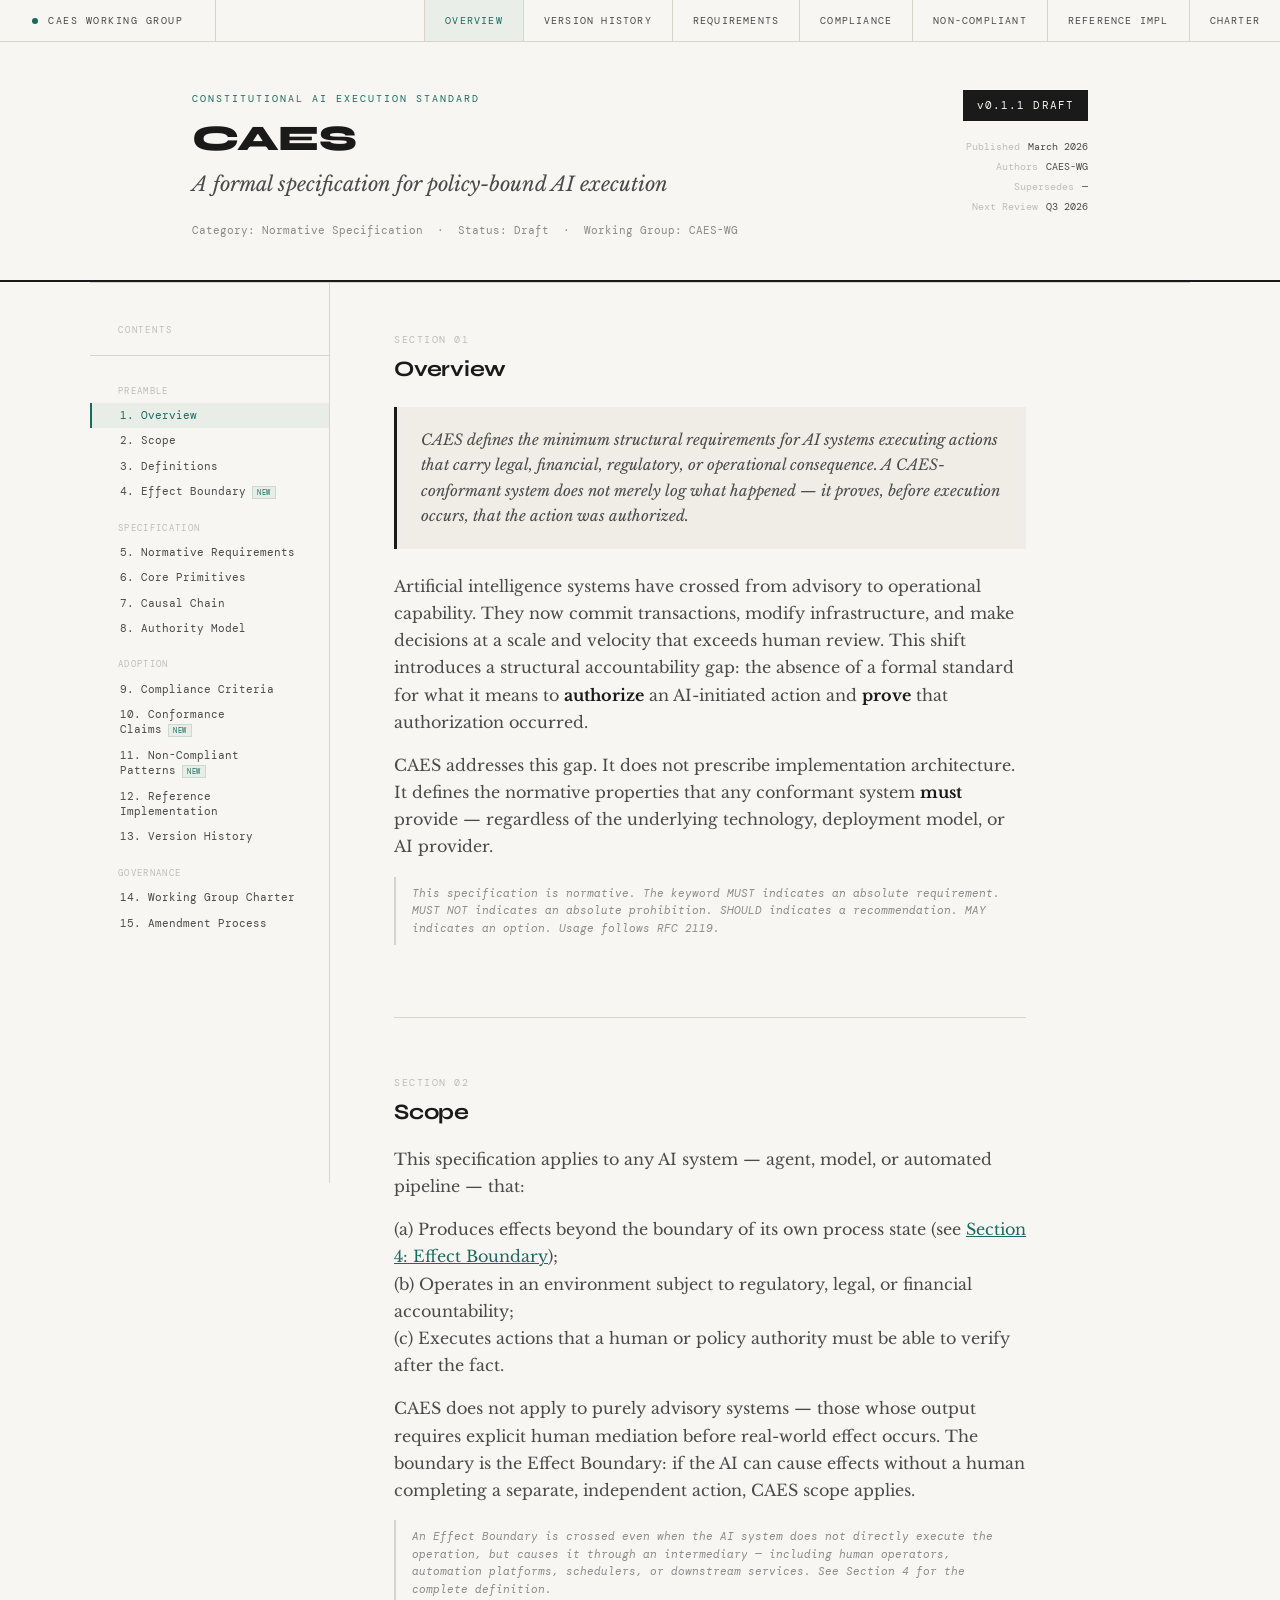
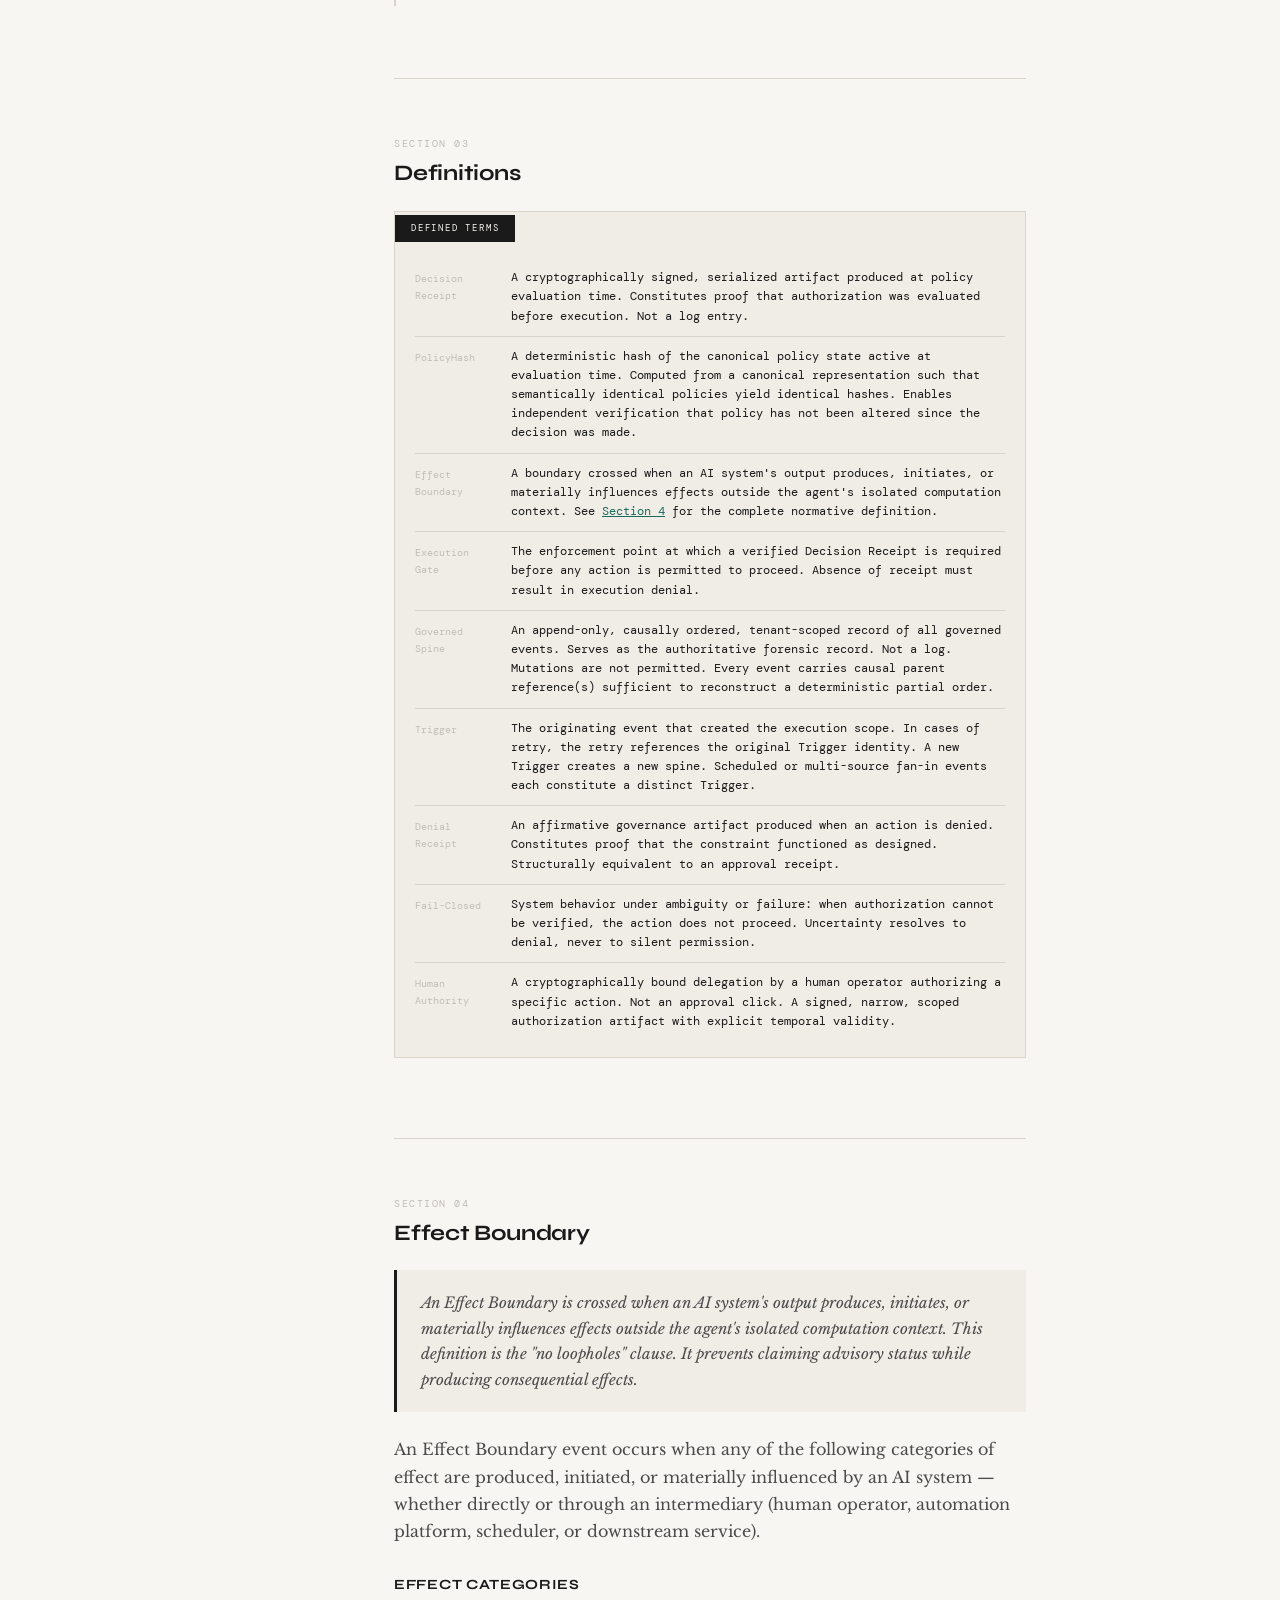
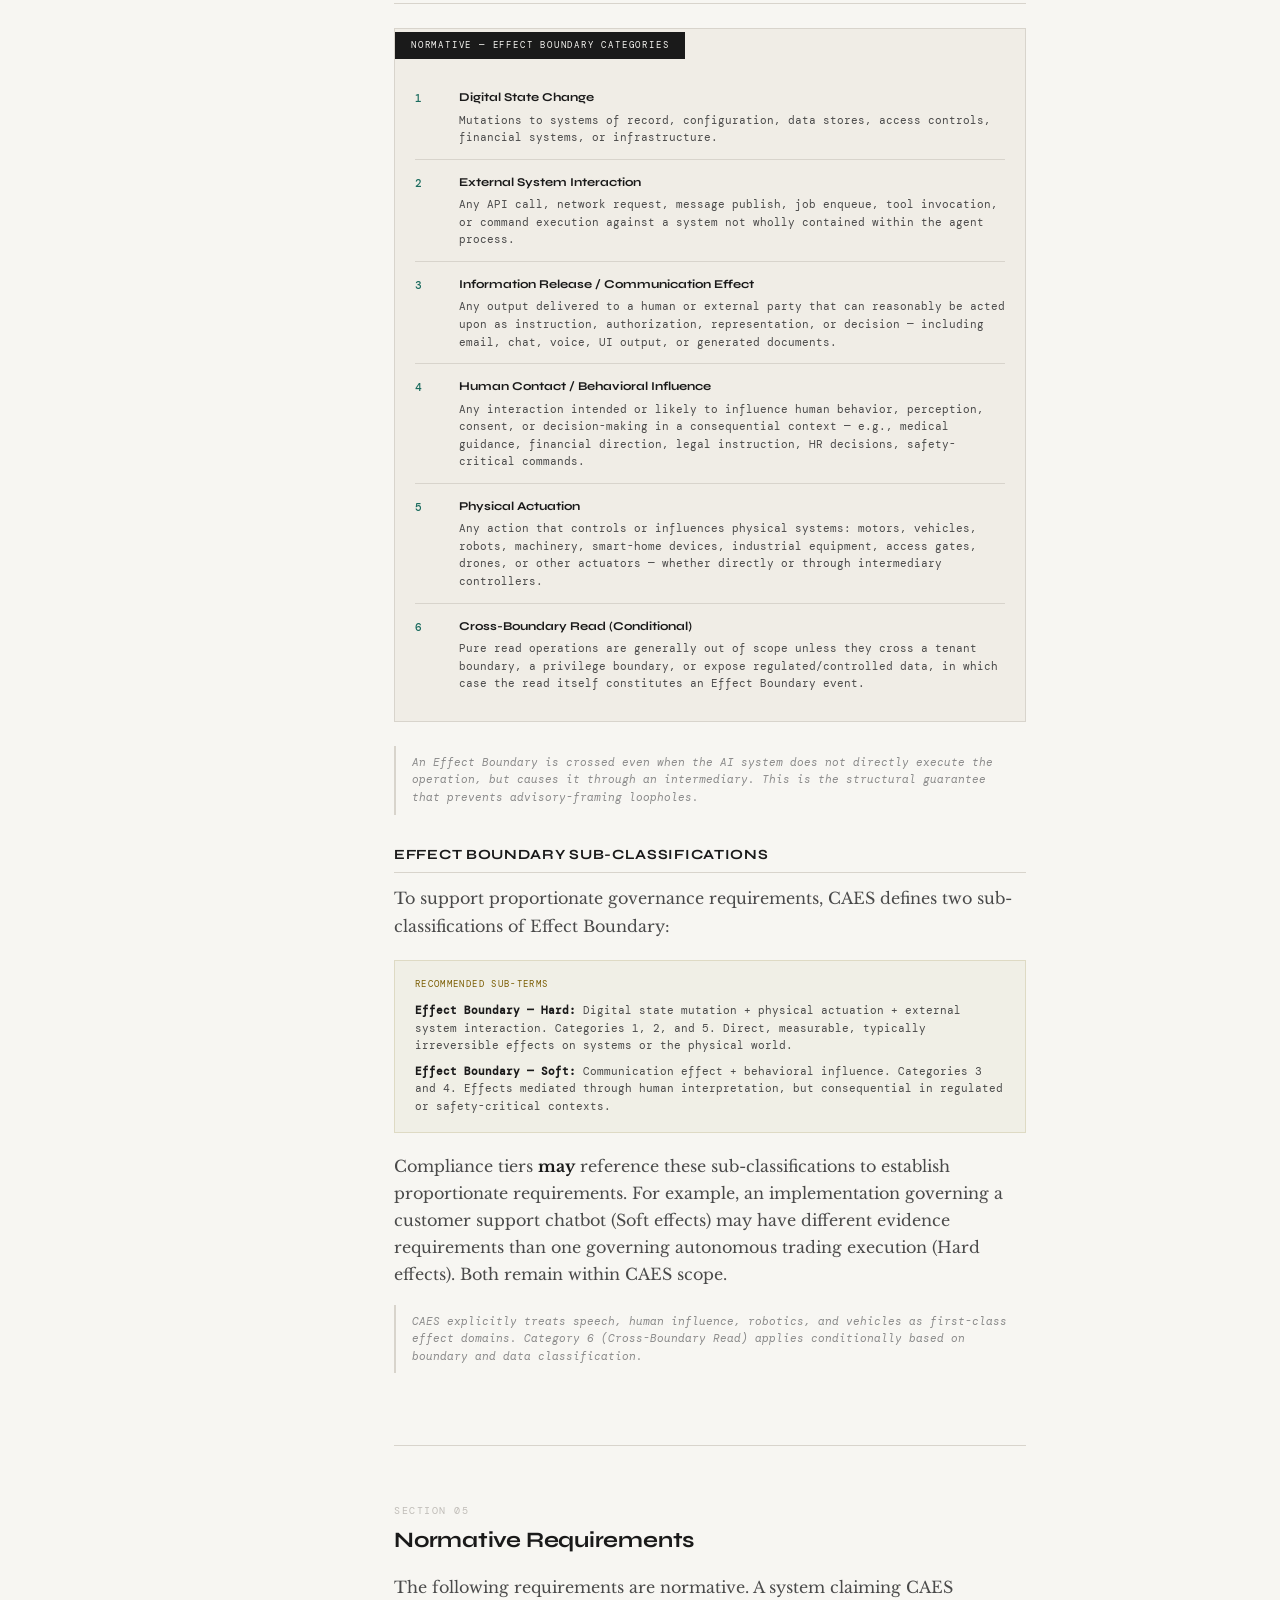
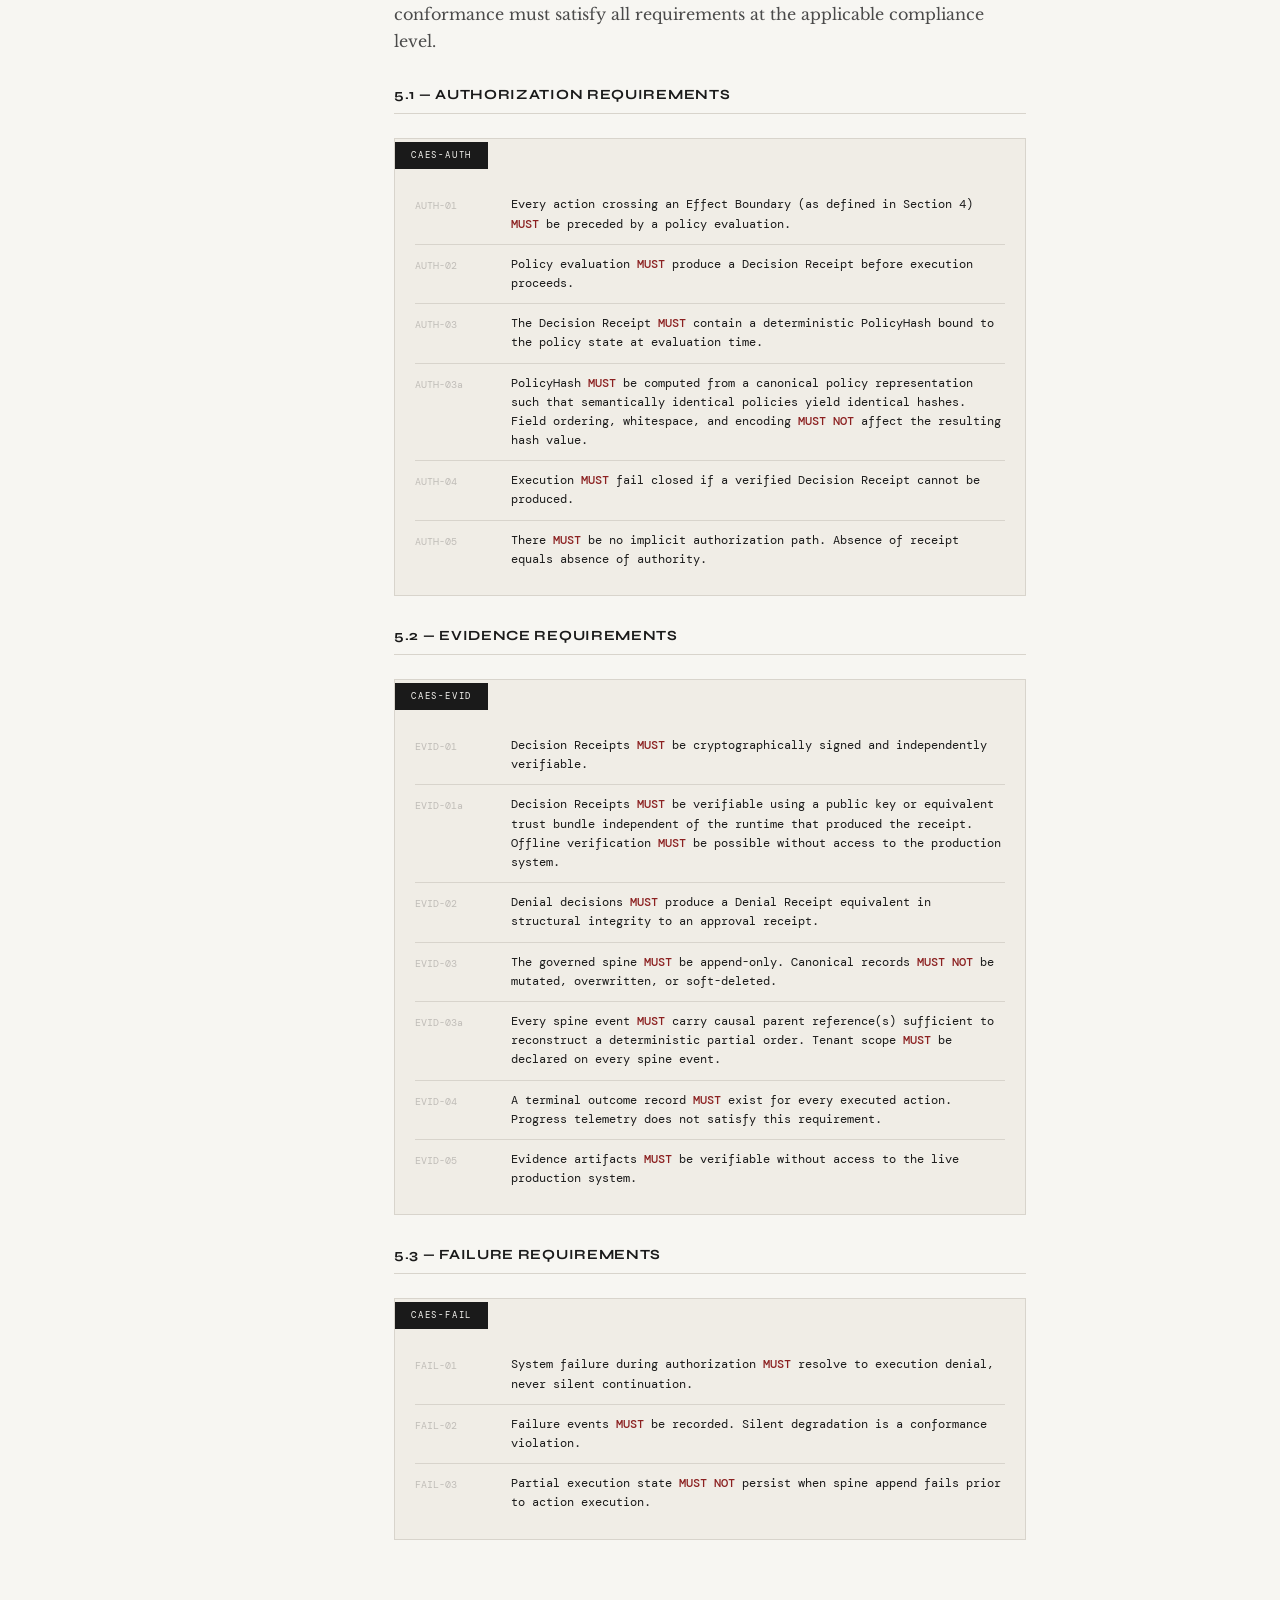
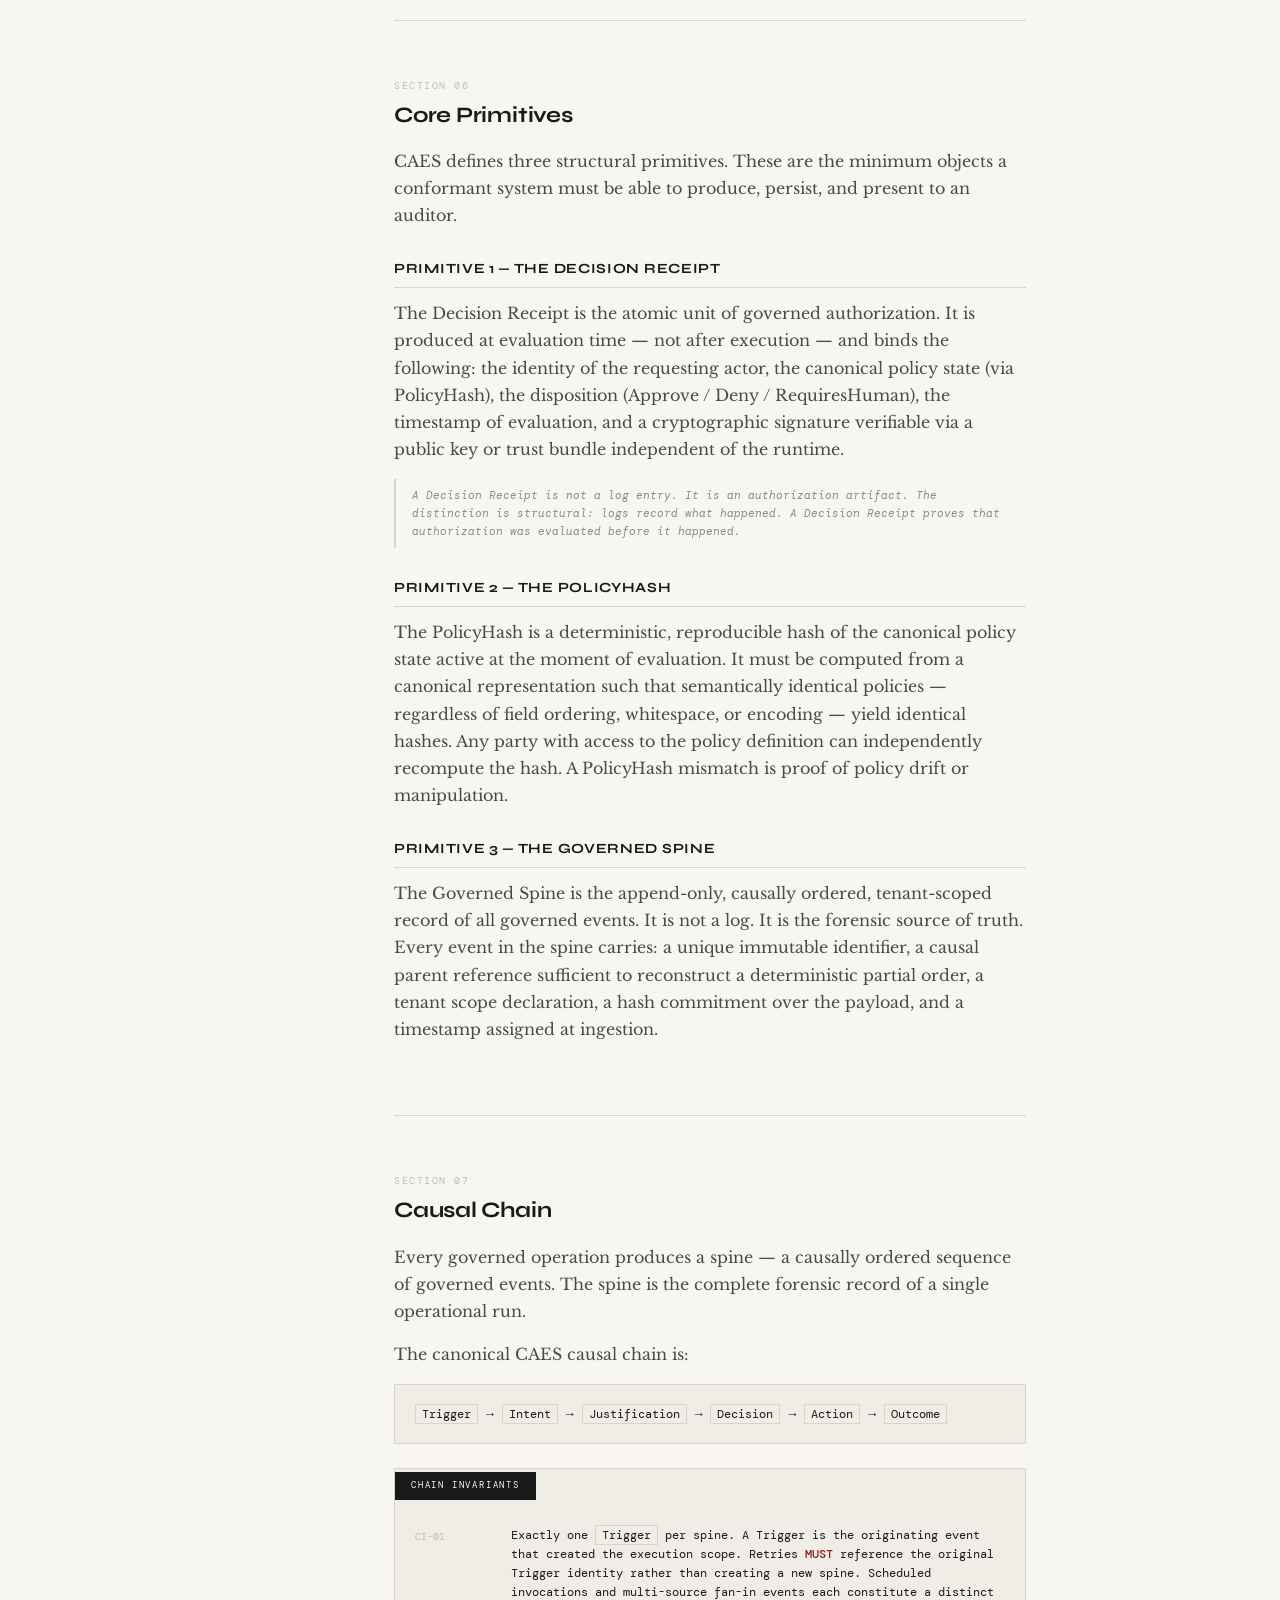
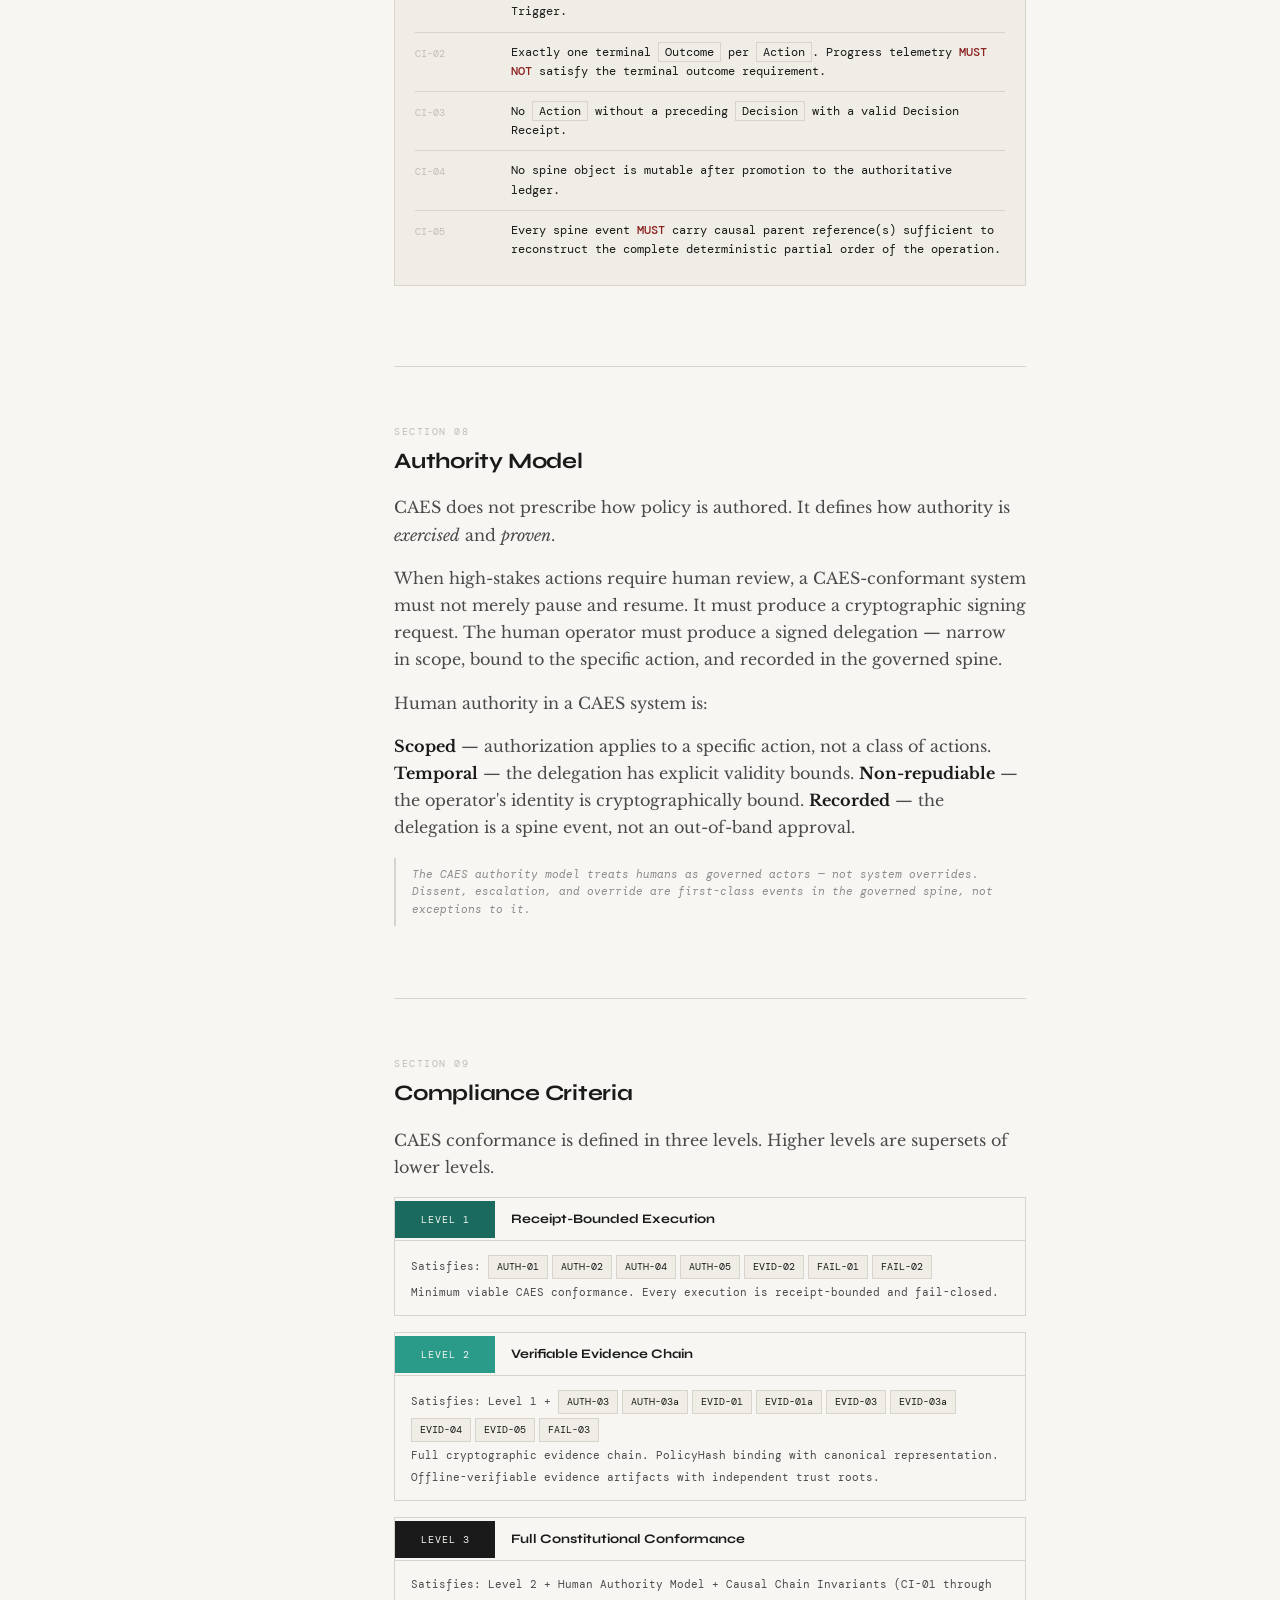
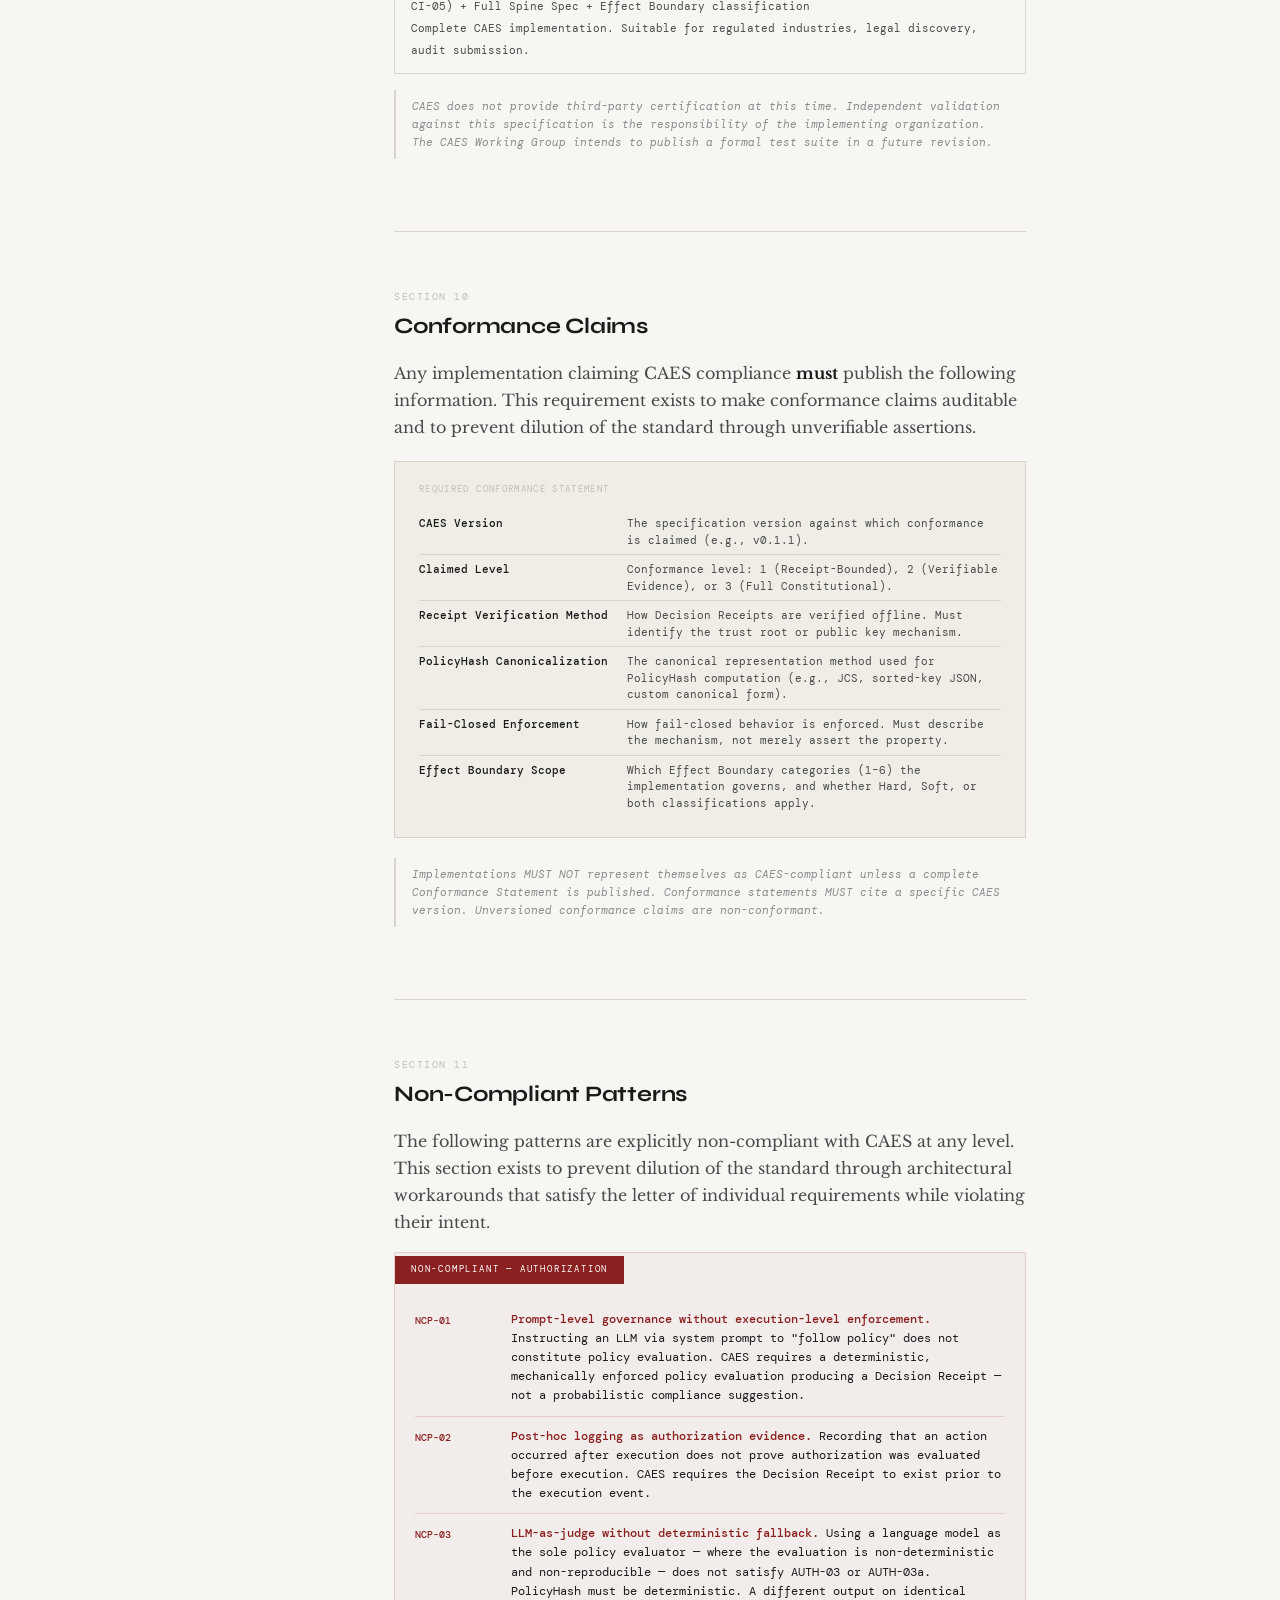
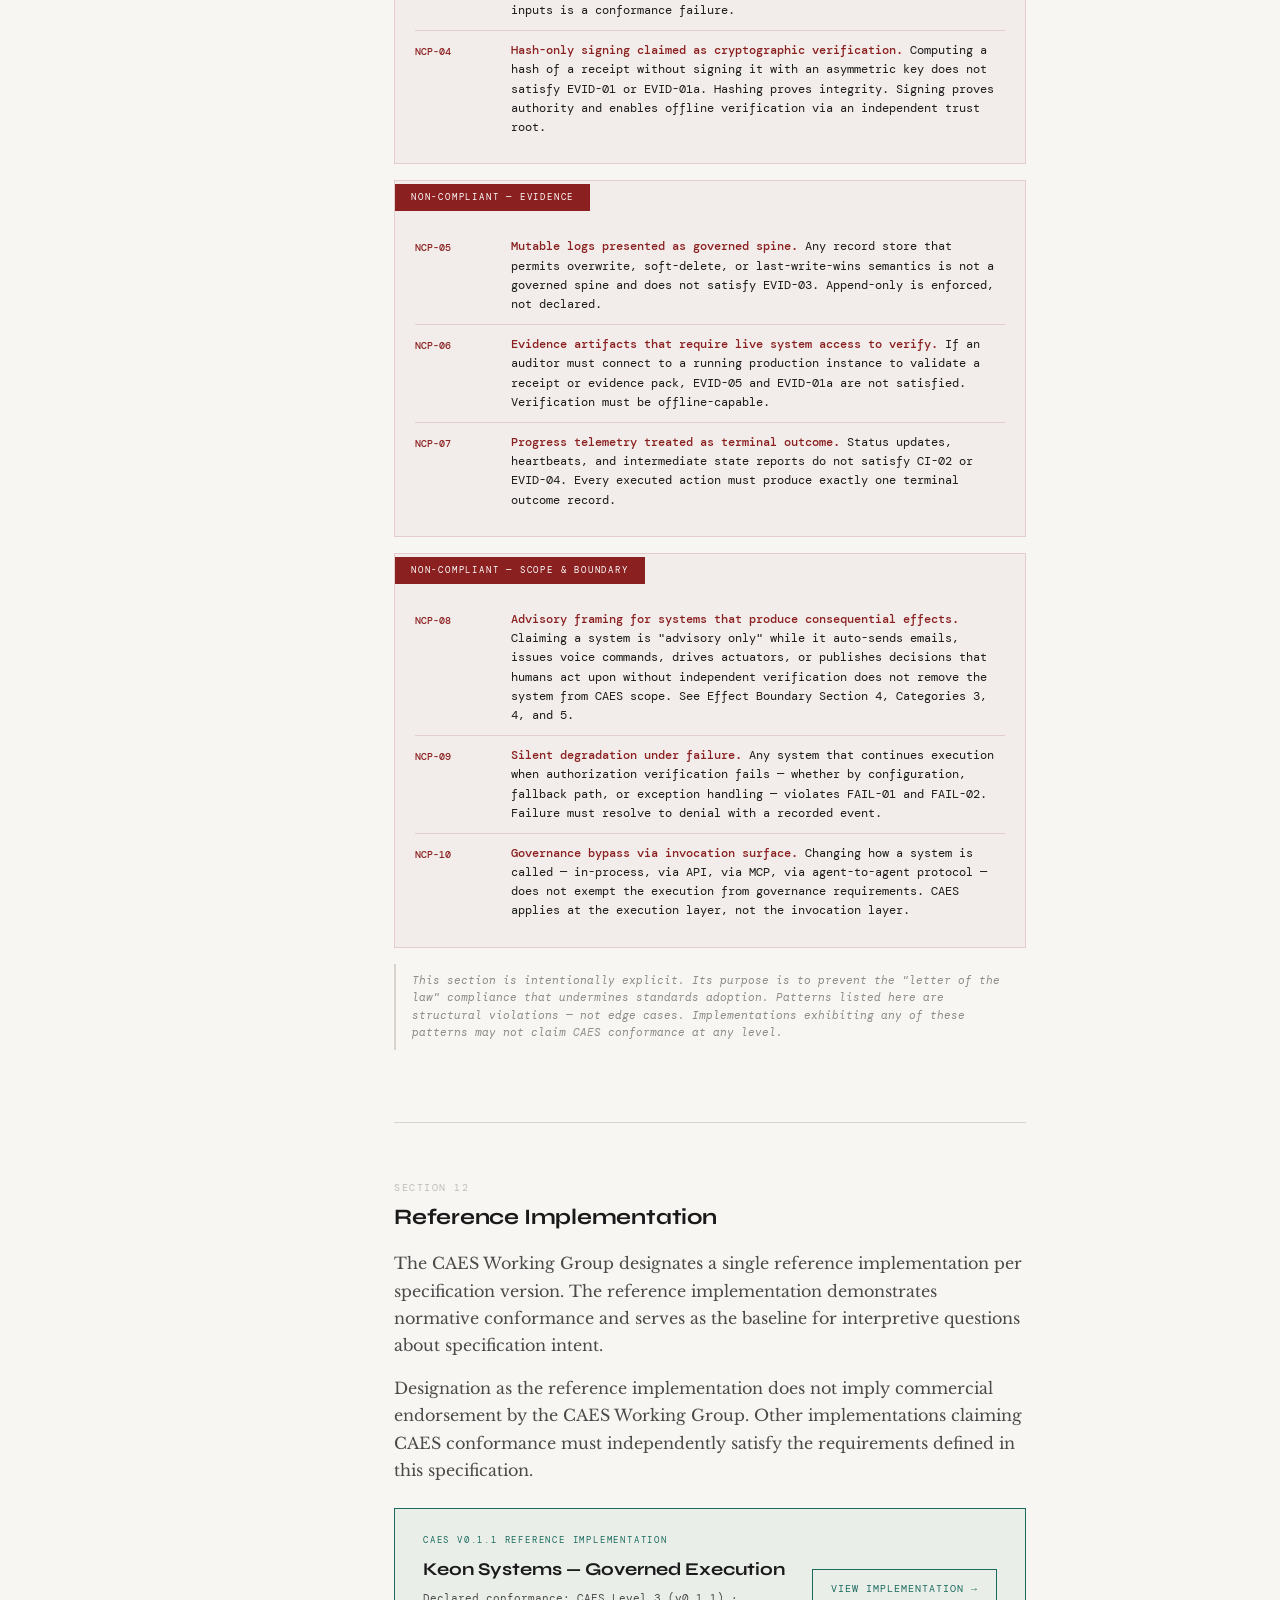
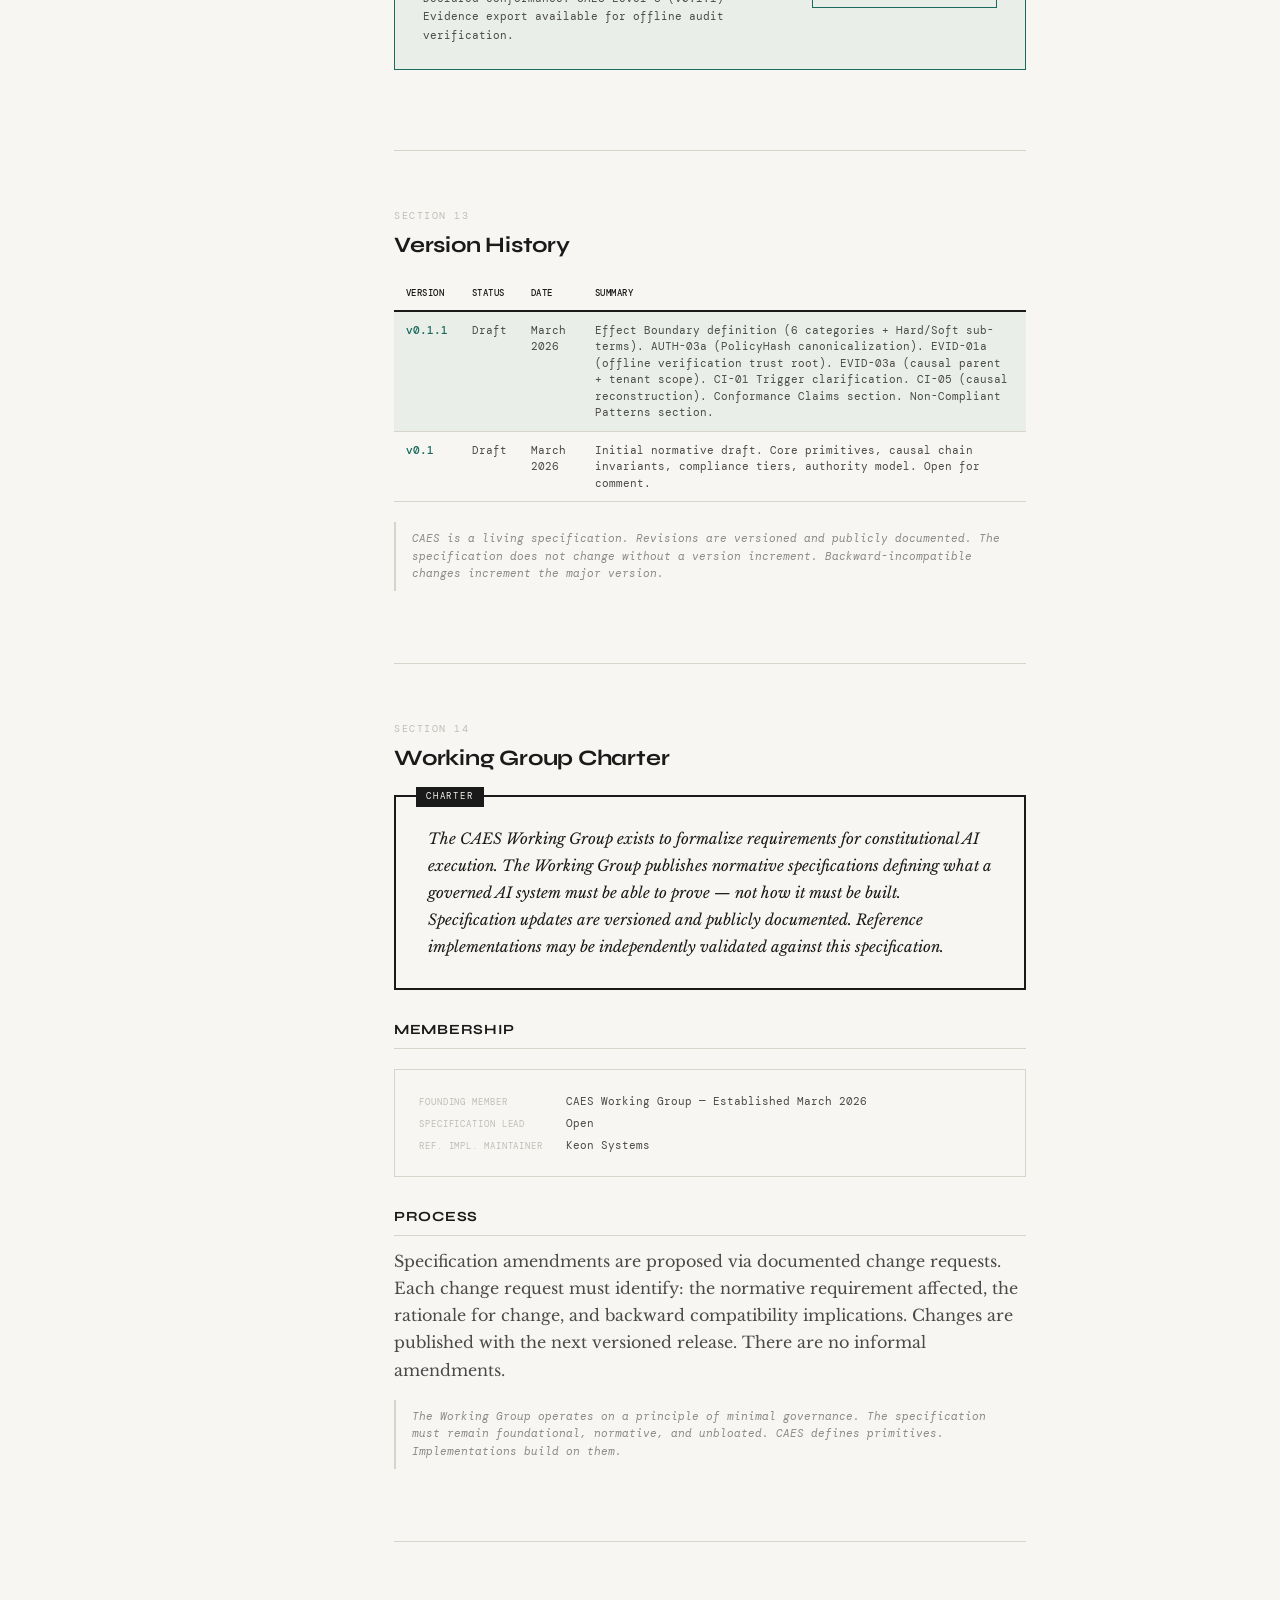
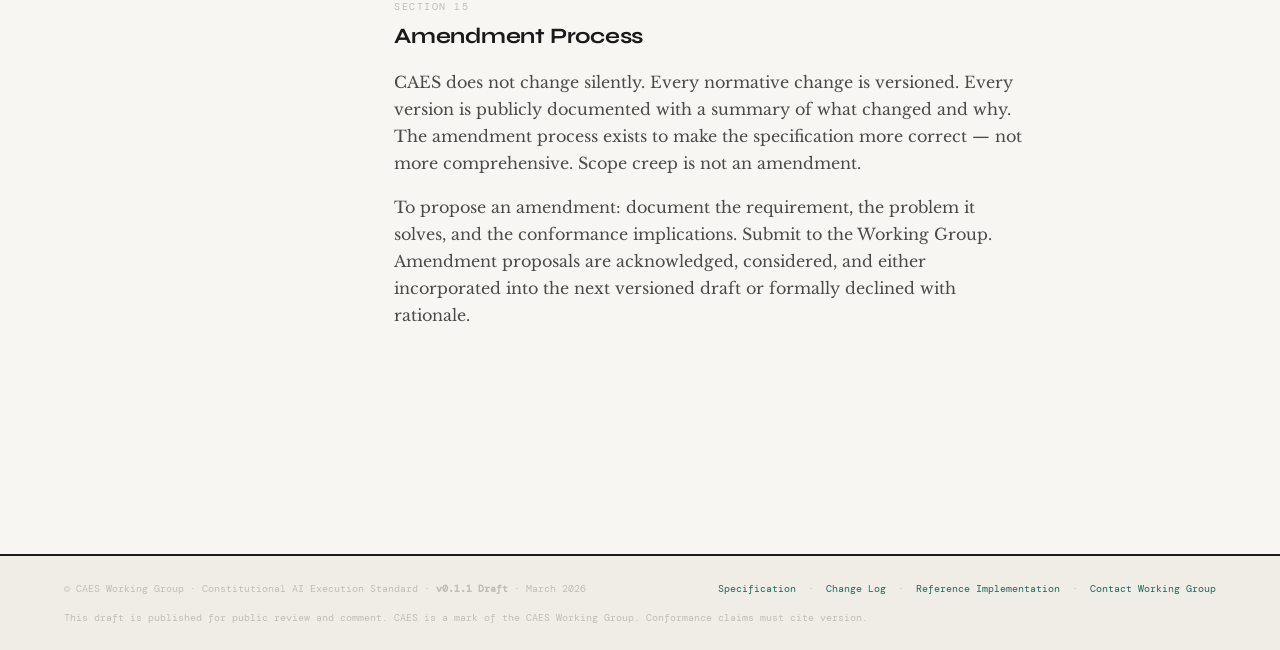
==== src/index.html @ fe8c8906 "Initial commit" ====
<!DOCTYPE html>
<html lang="en">
<head>
<meta charset="UTF-8">
<meta name="viewport" content="width=device-width, initial-scale=1.0">
<title>CAES — Constitutional AI Execution Standard · v0.1.1 (Draft)</title>
<link rel="preconnect" href="https://fonts.googleapis.com">
<link rel="preconnect" href="https://fonts.gstatic.com" crossorigin>
<link href="https://fonts.googleapis.com/css2?family=DM+Mono:ital,wght@0,300;0,400;0,500;1,400&family=Libre+Baskerville:ital,wght@0,400;0,700;1,400&family=Syne:wght@400;700;800&display=swap" rel="stylesheet">
<link rel="stylesheet" href="style.css">
</head>
<body>

<!-- HEADER -->
<header class="site-header">
  <div class="header-top">
    <div class="header-org">
      <span class="header-org-dot"></span>
      CAES Working Group
    </div>
    <nav class="header-nav">
      <a href="#overview" class="active">Overview</a>
      <a href="#versions">Version History</a>
      <a href="#normative">Requirements</a>
      <a href="#compliance">Compliance</a>
      <a href="#non-compliant">Non-Compliant</a>
      <a href="#reference">Reference Impl</a>
      <a href="#charter">Charter</a>
    </nav>
  </div>

  <div class="doc-header">
    <div class="doc-title-block">
      <div class="doc-std-label">Constitutional AI Execution Standard</div>
      <div class="doc-title">
        CAES
      </div>
      <div class="doc-subtitle">A formal specification for policy-bound AI execution</div>
      <div class="doc-formal">
        Category: Normative Specification &nbsp;·&nbsp; Status: Draft &nbsp;·&nbsp; Working Group: CAES-WG
      </div>
    </div>
    <div class="doc-meta-block">
      <div class="version-badge">v0.1.1 DRAFT</div>
      <div class="doc-meta-table">
        <div><span class="label">Published</span><span class="val">March 2026</span></div>
        <div><span class="label">Authors</span><span class="val">CAES-WG</span></div>
        <div><span class="label">Supersedes</span><span class="val">—</span></div>
        <div><span class="label">Next Review</span><span class="val">Q3 2026</span></div>
      </div>
    </div>
  </div>
</header>

<!-- PAGE BODY -->
<div class="page-body">

  <!-- SIDEBAR TOC -->
  <aside class="sidebar">
    <div class="toc-label">Contents</div>

    <div class="toc-section">
      <div class="toc-section-label">Preamble</div>
      <a href="#overview" class="toc-link active">1. Overview</a>
      <a href="#scope" class="toc-link">2. Scope</a>
      <a href="#definitions" class="toc-link">3. Definitions</a>
      <a href="#effect-boundary" class="toc-link toc-new">4. Effect Boundary</a>
    </div>

    <div class="toc-section">
      <div class="toc-section-label">Specification</div>
      <a href="#normative" class="toc-link">5. Normative Requirements</a>
      <a href="#primitives" class="toc-link">6. Core Primitives</a>
      <a href="#causal-chain" class="toc-link">7. Causal Chain</a>
      <a href="#authority" class="toc-link">8. Authority Model</a>
    </div>

    <div class="toc-section">
      <div class="toc-section-label">Adoption</div>
      <a href="#compliance" class="toc-link">9. Compliance Criteria</a>
      <a href="#conformance-claims" class="toc-link toc-new">10. Conformance Claims</a>
      <a href="#non-compliant" class="toc-link toc-new">11. Non-Compliant Patterns</a>
      <a href="#reference" class="toc-link">12. Reference Implementation</a>
      <a href="#versions" class="toc-link">13. Version History</a>
    </div>

    <div class="toc-section">
      <div class="toc-section-label">Governance</div>
      <a href="#charter" class="toc-link">14. Working Group Charter</a>
      <a href="#process" class="toc-link">15. Amendment Process</a>
    </div>
  </aside>

  <!-- MAIN -->
  <main>

    <!-- 1. OVERVIEW -->
    <section class="spec-section" id="overview">
      <div class="section-num">Section 01</div>
      <h2>Overview</h2>
      <div class="abstract-block">
        CAES defines the minimum structural requirements for AI systems executing actions that carry legal, financial, regulatory, or operational consequence. A CAES-conformant system does not merely log what happened — it proves, before execution occurs, that the action was authorized.
      </div>
      <p>Artificial intelligence systems have crossed from advisory to operational capability. They now commit transactions, modify infrastructure, and make decisions at a scale and velocity that exceeds human review. This shift introduces a structural accountability gap: the absence of a formal standard for what it means to <strong>authorize</strong> an AI-initiated action and <strong>prove</strong> that authorization occurred.</p>
      <p>CAES addresses this gap. It does not prescribe implementation architecture. It defines the normative properties that any conformant system <strong>must</strong> provide — regardless of the underlying technology, deployment model, or AI provider.</p>
      <div class="note">
        This specification is normative. The keyword MUST indicates an absolute requirement. MUST NOT indicates an absolute prohibition. SHOULD indicates a recommendation. MAY indicates an option. Usage follows RFC 2119.
      </div>
    </section>

    <!-- 2. SCOPE -->
    <section class="spec-section" id="scope">
      <div class="section-num">Section 02</div>
      <h2>Scope</h2>
      <p>This specification applies to any AI system — agent, model, or automated pipeline — that:</p>
      <p>
        (a) Produces effects beyond the boundary of its own process state (see <a href="#effect-boundary" style="color:var(--teal)">Section 4: Effect Boundary</a>);<br>
        (b) Operates in an environment subject to regulatory, legal, or financial accountability;<br>
        (c) Executes actions that a human or policy authority must be able to verify after the fact.
      </p>
      <p>CAES does not apply to purely advisory systems — those whose output requires explicit human mediation before real-world effect occurs. The boundary is the Effect Boundary: if the AI can cause effects without a human completing a separate, independent action, CAES scope applies.</p>
      <div class="note">An Effect Boundary is crossed even when the AI system does not directly execute the operation, but causes it through an intermediary — including human operators, automation platforms, schedulers, or downstream services. See Section 4 for the complete definition.</div>
    </section>

    <!-- 3. DEFINITIONS -->
    <section class="spec-section" id="definitions">
      <div class="section-num">Section 03</div>
      <h2>Definitions</h2>
      <div class="normative-block">
        <div class="normative-header">Defined Terms</div>
        <div class="normative-body">
          <div class="req-row">
            <div class="req-id">Decision Receipt</div>
            <div class="req-text">A cryptographically signed, serialized artifact produced at policy evaluation time. Constitutes proof that authorization was evaluated before execution. Not a log entry.</div>
          </div>
          <div class="req-row">
            <div class="req-id">PolicyHash</div>
            <div class="req-text">A deterministic hash of the canonical policy state active at evaluation time. Computed from a canonical representation such that semantically identical policies yield identical hashes. Enables independent verification that policy has not been altered since the decision was made.</div>
          </div>
          <div class="req-row">
            <div class="req-id">Effect Boundary</div>
            <div class="req-text">A boundary crossed when an AI system's output produces, initiates, or materially influences effects outside the agent's isolated computation context. See <a href="#effect-boundary" style="color:var(--teal)">Section 4</a> for the complete normative definition.</div>
          </div>
          <div class="req-row">
            <div class="req-id">Execution Gate</div>
            <div class="req-text">The enforcement point at which a verified Decision Receipt is required before any action is permitted to proceed. Absence of receipt must result in execution denial.</div>
          </div>
          <div class="req-row">
            <div class="req-id">Governed Spine</div>
            <div class="req-text">An append-only, causally ordered, tenant-scoped record of all governed events. Serves as the authoritative forensic record. Not a log. Mutations are not permitted. Every event carries causal parent reference(s) sufficient to reconstruct a deterministic partial order.</div>
          </div>
          <div class="req-row">
            <div class="req-id">Trigger</div>
            <div class="req-text">The originating event that created the execution scope. In cases of retry, the retry references the original Trigger identity. A new Trigger creates a new spine. Scheduled or multi-source fan-in events each constitute a distinct Trigger.</div>
          </div>
          <div class="req-row">
            <div class="req-id">Denial Receipt</div>
            <div class="req-text">An affirmative governance artifact produced when an action is denied. Constitutes proof that the constraint functioned as designed. Structurally equivalent to an approval receipt.</div>
          </div>
          <div class="req-row">
            <div class="req-id">Fail-Closed</div>
            <div class="req-text">System behavior under ambiguity or failure: when authorization cannot be verified, the action does not proceed. Uncertainty resolves to denial, never to silent permission.</div>
          </div>
          <div class="req-row">
            <div class="req-id">Human Authority</div>
            <div class="req-text">A cryptographically bound delegation by a human operator authorizing a specific action. Not an approval click. A signed, narrow, scoped authorization artifact with explicit temporal validity.</div>
          </div>
        </div>
      </div>
    </section>

    <!-- 4. EFFECT BOUNDARY (NEW) -->
    <section class="spec-section" id="effect-boundary">
      <div class="section-num">Section 04</div>
      <h2>Effect Boundary</h2>
      <div class="abstract-block">
        An Effect Boundary is crossed when an AI system's output produces, initiates, or materially influences effects outside the agent's isolated computation context. This definition is the "no loopholes" clause. It prevents claiming advisory status while producing consequential effects.
      </div>

      <p>An Effect Boundary event occurs when any of the following categories of effect are produced, initiated, or materially influenced by an AI system — whether directly or through an intermediary (human operator, automation platform, scheduler, or downstream service).</p>

      <h3>Effect Categories</h3>
      <div class="normative-block">
        <div class="normative-header">Normative — Effect Boundary Categories</div>
        <div class="normative-body">
          <div class="eb-category">
            <div class="eb-num">1</div>
            <div>
              <div class="eb-title">Digital State Change</div>
              <p class="eb-desc">Mutations to systems of record, configuration, data stores, access controls, financial systems, or infrastructure.</p>
            </div>
          </div>
          <div class="eb-category">
            <div class="eb-num">2</div>
            <div>
              <div class="eb-title">External System Interaction</div>
              <p class="eb-desc">Any API call, network request, message publish, job enqueue, tool invocation, or command execution against a system not wholly contained within the agent process.</p>
            </div>
          </div>
          <div class="eb-category">
            <div class="eb-num">3</div>
            <div>
              <div class="eb-title">Information Release / Communication Effect</div>
              <p class="eb-desc">Any output delivered to a human or external party that can reasonably be acted upon as instruction, authorization, representation, or decision — including email, chat, voice, UI output, or generated documents.</p>
            </div>
          </div>
          <div class="eb-category">
            <div class="eb-num">4</div>
            <div>
              <div class="eb-title">Human Contact / Behavioral Influence</div>
              <p class="eb-desc">Any interaction intended or likely to influence human behavior, perception, consent, or decision-making in a consequential context — e.g., medical guidance, financial direction, legal instruction, HR decisions, safety-critical commands.</p>
            </div>
          </div>
          <div class="eb-category">
            <div class="eb-num">5</div>
            <div>
              <div class="eb-title">Physical Actuation</div>
              <p class="eb-desc">Any action that controls or influences physical systems: motors, vehicles, robots, machinery, smart-home devices, industrial equipment, access gates, drones, or other actuators — whether directly or through intermediary controllers.</p>
            </div>
          </div>
          <div class="eb-category">
            <div class="eb-num">6</div>
            <div>
              <div class="eb-title">Cross-Boundary Read (Conditional)</div>
              <p class="eb-desc">Pure read operations are generally out of scope unless they cross a tenant boundary, a privilege boundary, or expose regulated/controlled data, in which case the read itself constitutes an Effect Boundary event.</p>
            </div>
          </div>
        </div>
      </div>

      <div class="note">An Effect Boundary is crossed even when the AI system does not directly execute the operation, but causes it through an intermediary. This is the structural guarantee that prevents advisory-framing loopholes.</div>

      <h3>Effect Boundary Sub-Classifications</h3>
      <p>To support proportionate governance requirements, CAES defines two sub-classifications of Effect Boundary:</p>

      <div class="eb-sub-terms">
        <div class="eb-sub-terms-label">Recommended Sub-Terms</div>
        <div class="eb-sub-term">
          <strong>Effect Boundary — Hard:</strong> <em>Digital state mutation + physical actuation + external system interaction. Categories 1, 2, and 5. Direct, measurable, typically irreversible effects on systems or the physical world.</em>
        </div>
        <div class="eb-sub-term">
          <strong>Effect Boundary — Soft:</strong> <em>Communication effect + behavioral influence. Categories 3 and 4. Effects mediated through human interpretation, but consequential in regulated or safety-critical contexts.</em>
        </div>
      </div>

      <p>Compliance tiers <strong>may</strong> reference these sub-classifications to establish proportionate requirements. For example, an implementation governing a customer support chatbot (Soft effects) may have different evidence requirements than one governing autonomous trading execution (Hard effects). Both remain within CAES scope.</p>

      <div class="note">CAES explicitly treats speech, human influence, robotics, and vehicles as first-class effect domains. Category 6 (Cross-Boundary Read) applies conditionally based on boundary and data classification.</div>
    </section>

    <!-- 5. NORMATIVE REQUIREMENTS -->
    <section class="spec-section" id="normative">
      <div class="section-num">Section 05</div>
      <h2>Normative Requirements</h2>
      <p>The following requirements are normative. A system claiming CAES conformance must satisfy all requirements at the applicable compliance level.</p>

      <h3>5.1 — Authorization Requirements</h3>
      <div class="normative-block">
        <div class="normative-header">CAES-AUTH</div>
        <div class="normative-body">
          <div class="req-row">
            <div class="req-id">AUTH-01</div>
            <div class="req-text">Every action crossing an Effect Boundary (as defined in Section 4) <span class="must">MUST</span> be preceded by a policy evaluation.</div>
          </div>
          <div class="req-row">
            <div class="req-id">AUTH-02</div>
            <div class="req-text">Policy evaluation <span class="must">MUST</span> produce a Decision Receipt before execution proceeds.</div>
          </div>
          <div class="req-row">
            <div class="req-id">AUTH-03</div>
            <div class="req-text">The Decision Receipt <span class="must">MUST</span> contain a deterministic PolicyHash bound to the policy state at evaluation time.</div>
          </div>
          <div class="req-row">
            <div class="req-id">AUTH-03a</div>
            <div class="req-text">PolicyHash <span class="must">MUST</span> be computed from a canonical policy representation such that semantically identical policies yield identical hashes. Field ordering, whitespace, and encoding <span class="must">must not</span> affect the resulting hash value.</div>
          </div>
          <div class="req-row">
            <div class="req-id">AUTH-04</div>
            <div class="req-text">Execution <span class="must">MUST</span> fail closed if a verified Decision Receipt cannot be produced.</div>
          </div>
          <div class="req-row">
            <div class="req-id">AUTH-05</div>
            <div class="req-text">There <span class="must">MUST</span> be no implicit authorization path. Absence of receipt equals absence of authority.</div>
          </div>
        </div>
      </div>

      <h3>5.2 — Evidence Requirements</h3>
      <div class="normative-block">
        <div class="normative-header">CAES-EVID</div>
        <div class="normative-body">
          <div class="req-row">
            <div class="req-id">EVID-01</div>
            <div class="req-text">Decision Receipts <span class="must">MUST</span> be cryptographically signed and independently verifiable.</div>
          </div>
          <div class="req-row">
            <div class="req-id">EVID-01a</div>
            <div class="req-text">Decision Receipts <span class="must">MUST</span> be verifiable using a public key or equivalent trust bundle independent of the runtime that produced the receipt. Offline verification <span class="must">MUST</span> be possible without access to the production system.</div>
          </div>
          <div class="req-row">
            <div class="req-id">EVID-02</div>
            <div class="req-text">Denial decisions <span class="must">MUST</span> produce a Denial Receipt equivalent in structural integrity to an approval receipt.</div>
          </div>
          <div class="req-row">
            <div class="req-id">EVID-03</div>
            <div class="req-text">The governed spine <span class="must">MUST</span> be append-only. Canonical records <span class="must-not">MUST NOT</span> be mutated, overwritten, or soft-deleted.</div>
          </div>
          <div class="req-row">
            <div class="req-id">EVID-03a</div>
            <div class="req-text">Every spine event <span class="must">MUST</span> carry causal parent reference(s) sufficient to reconstruct a deterministic partial order. Tenant scope <span class="must">MUST</span> be declared on every spine event.</div>
          </div>
          <div class="req-row">
            <div class="req-id">EVID-04</div>
            <div class="req-text">A terminal outcome record <span class="must">MUST</span> exist for every executed action. Progress telemetry does not satisfy this requirement.</div>
          </div>
          <div class="req-row">
            <div class="req-id">EVID-05</div>
            <div class="req-text">Evidence artifacts <span class="must">MUST</span> be verifiable without access to the live production system.</div>
          </div>
        </div>
      </div>

      <h3>5.3 — Failure Requirements</h3>
      <div class="normative-block">
        <div class="normative-header">CAES-FAIL</div>
        <div class="normative-body">
          <div class="req-row">
            <div class="req-id">FAIL-01</div>
            <div class="req-text">System failure during authorization <span class="must">MUST</span> resolve to execution denial, never silent continuation.</div>
          </div>
          <div class="req-row">
            <div class="req-id">FAIL-02</div>
            <div class="req-text">Failure events <span class="must">MUST</span> be recorded. Silent degradation is a conformance violation.</div>
          </div>
          <div class="req-row">
            <div class="req-id">FAIL-03</div>
            <div class="req-text">Partial execution state <span class="must-not">MUST NOT</span> persist when spine append fails prior to action execution.</div>
          </div>
        </div>
      </div>
    </section>

    <!-- 6. CORE PRIMITIVES -->
    <section class="spec-section" id="primitives">
      <div class="section-num">Section 06</div>
      <h2>Core Primitives</h2>
      <p>CAES defines three structural primitives. These are the minimum objects a conformant system must be able to produce, persist, and present to an auditor.</p>

      <h3>Primitive 1 — The Decision Receipt</h3>
      <p>The Decision Receipt is the atomic unit of governed authorization. It is produced at evaluation time — not after execution — and binds the following: the identity of the requesting actor, the canonical policy state (via PolicyHash), the disposition (Approve / Deny / RequiresHuman), the timestamp of evaluation, and a cryptographic signature verifiable via a public key or trust bundle independent of the runtime.</p>
      <div class="note">A Decision Receipt is not a log entry. It is an authorization artifact. The distinction is structural: logs record what happened. A Decision Receipt proves that authorization was evaluated before it happened.</div>

      <h3>Primitive 2 — The PolicyHash</h3>
      <p>The PolicyHash is a deterministic, reproducible hash of the canonical policy state active at the moment of evaluation. It must be computed from a canonical representation such that semantically identical policies — regardless of field ordering, whitespace, or encoding — yield identical hashes. Any party with access to the policy definition can independently recompute the hash. A PolicyHash mismatch is proof of policy drift or manipulation.</p>

      <h3>Primitive 3 — The Governed Spine</h3>
      <p>The Governed Spine is the append-only, causally ordered, tenant-scoped record of all governed events. It is not a log. It is the forensic source of truth. Every event in the spine carries: a unique immutable identifier, a causal parent reference sufficient to reconstruct a deterministic partial order, a tenant scope declaration, a hash commitment over the payload, and a timestamp assigned at ingestion.</p>
    </section>

    <!-- 7. CAUSAL CHAIN -->
    <section class="spec-section" id="causal-chain">
      <div class="section-num">Section 07</div>
      <h2>Causal Chain</h2>
      <p>Every governed operation produces a spine — a causally ordered sequence of governed events. The spine is the complete forensic record of a single operational run.</p>
      <p>The canonical CAES causal chain is:</p>
      <p style="font-family:var(--mono);font-size:13px;color:var(--ink);background:var(--paper-warm);border:1px solid var(--rule);padding:16px 20px;line-height:2;">
        <code>Trigger</code> → <code>Intent</code> → <code>Justification</code> → <code>Decision</code> → <code>Action</code> → <code>Outcome</code>
      </p>
      <div class="normative-block">
        <div class="normative-header">Chain Invariants</div>
        <div class="normative-body">
          <div class="req-row">
            <div class="req-id">CI-01</div>
            <div class="req-text">Exactly one <code>Trigger</code> per spine. A Trigger is the originating event that created the execution scope. Retries <span class="must">MUST</span> reference the original Trigger identity rather than creating a new spine. Scheduled invocations and multi-source fan-in events each constitute a distinct Trigger.</div>
          </div>
          <div class="req-row">
            <div class="req-id">CI-02</div>
            <div class="req-text">Exactly one terminal <code>Outcome</code> per <code>Action</code>. Progress telemetry <span class="must-not">MUST NOT</span> satisfy the terminal outcome requirement.</div>
          </div>
          <div class="req-row">
            <div class="req-id">CI-03</div>
            <div class="req-text">No <code>Action</code> without a preceding <code>Decision</code> with a valid Decision Receipt.</div>
          </div>
          <div class="req-row">
            <div class="req-id">CI-04</div>
            <div class="req-text">No spine object is mutable after promotion to the authoritative ledger.</div>
          </div>
          <div class="req-row">
            <div class="req-id">CI-05</div>
            <div class="req-text">Every spine event <span class="must">MUST</span> carry causal parent reference(s) sufficient to reconstruct the complete deterministic partial order of the operation.</div>
          </div>
        </div>
      </div>
    </section>

    <!-- 8. AUTHORITY MODEL -->
    <section class="spec-section" id="authority">
      <div class="section-num">Section 08</div>
      <h2>Authority Model</h2>
      <p>CAES does not prescribe how policy is authored. It defines how authority is <em>exercised</em> and <em>proven</em>.</p>
      <p>When high-stakes actions require human review, a CAES-conformant system must not merely pause and resume. It must produce a cryptographic signing request. The human operator must produce a signed delegation — narrow in scope, bound to the specific action, and recorded in the governed spine.</p>
      <p>Human authority in a CAES system is:</p>
      <p><strong>Scoped</strong> — authorization applies to a specific action, not a class of actions. <strong>Temporal</strong> — the delegation has explicit validity bounds. <strong>Non-repudiable</strong> — the operator's identity is cryptographically bound. <strong>Recorded</strong> — the delegation is a spine event, not an out-of-band approval.</p>
      <div class="note">The CAES authority model treats humans as governed actors — not system overrides. Dissent, escalation, and override are first-class events in the governed spine, not exceptions to it.</div>
    </section>

    <!-- 9. COMPLIANCE -->
    <section class="spec-section" id="compliance">
      <div class="section-num">Section 09</div>
      <h2>Compliance Criteria</h2>
      <p>CAES conformance is defined in three levels. Higher levels are supersets of lower levels.</p>

      <div class="tier-block">
        <div class="tier-header">
          <div class="tier-level l1">Level 1</div>
          <div class="tier-name">Receipt-Bounded Execution</div>
        </div>
        <div class="tier-reqs">
          Satisfies: <span>AUTH-01</span><span>AUTH-02</span><span>AUTH-04</span><span>AUTH-05</span><span>EVID-02</span><span>FAIL-01</span><span>FAIL-02</span><br>
          Minimum viable CAES conformance. Every execution is receipt-bounded and fail-closed.
        </div>
      </div>

      <div class="tier-block">
        <div class="tier-header">
          <div class="tier-level l2">Level 2</div>
          <div class="tier-name">Verifiable Evidence Chain</div>
        </div>
        <div class="tier-reqs">
          Satisfies: Level 1 + <span>AUTH-03</span><span>AUTH-03a</span><span>EVID-01</span><span>EVID-01a</span><span>EVID-03</span><span>EVID-03a</span><span>EVID-04</span><span>EVID-05</span><span>FAIL-03</span><br>
          Full cryptographic evidence chain. PolicyHash binding with canonical representation. Offline-verifiable evidence artifacts with independent trust roots.
        </div>
      </div>

      <div class="tier-block">
        <div class="tier-header">
          <div class="tier-level l3">Level 3</div>
          <div class="tier-name">Full Constitutional Conformance</div>
        </div>
        <div class="tier-reqs">
          Satisfies: Level 2 + Human Authority Model + Causal Chain Invariants (CI-01 through CI-05) + Full Spine Spec + Effect Boundary classification<br>
          Complete CAES implementation. Suitable for regulated industries, legal discovery, audit submission.
        </div>
      </div>

      <div class="note">CAES does not provide third-party certification at this time. Independent validation against this specification is the responsibility of the implementing organization. The CAES Working Group intends to publish a formal test suite in a future revision.</div>
    </section>

    <!-- 10. CONFORMANCE CLAIMS (NEW) -->
    <section class="spec-section" id="conformance-claims">
      <div class="section-num">Section 10</div>
      <h2>Conformance Claims</h2>
      <p>Any implementation claiming CAES compliance <strong>must</strong> publish the following information. This requirement exists to make conformance claims auditable and to prevent dilution of the standard through unverifiable assertions.</p>

      <div class="claim-block">
        <div class="claim-label">Required Conformance Statement</div>
        <div class="claim-field">
          <div class="claim-field-name">CAES Version</div>
          <div class="claim-field-desc">The specification version against which conformance is claimed (e.g., v0.1.1).</div>
        </div>
        <div class="claim-field">
          <div class="claim-field-name">Claimed Level</div>
          <div class="claim-field-desc">Conformance level: 1 (Receipt-Bounded), 2 (Verifiable Evidence), or 3 (Full Constitutional).</div>
        </div>
        <div class="claim-field">
          <div class="claim-field-name">Receipt Verification Method</div>
          <div class="claim-field-desc">How Decision Receipts are verified offline. Must identify the trust root or public key mechanism.</div>
        </div>
        <div class="claim-field">
          <div class="claim-field-name">PolicyHash Canonicalization</div>
          <div class="claim-field-desc">The canonical representation method used for PolicyHash computation (e.g., JCS, sorted-key JSON, custom canonical form).</div>
        </div>
        <div class="claim-field">
          <div class="claim-field-name">Fail-Closed Enforcement</div>
          <div class="claim-field-desc">How fail-closed behavior is enforced. Must describe the mechanism, not merely assert the property.</div>
        </div>
        <div class="claim-field">
          <div class="claim-field-name">Effect Boundary Scope</div>
          <div class="claim-field-desc">Which Effect Boundary categories (1–6) the implementation governs, and whether Hard, Soft, or both classifications apply.</div>
        </div>
      </div>

      <div class="note">Implementations MUST NOT represent themselves as CAES-compliant unless a complete Conformance Statement is published. Conformance statements MUST cite a specific CAES version. Unversioned conformance claims are non-conformant.</div>
    </section>

    <!-- 11. NON-COMPLIANT PATTERNS (NEW) -->
    <section class="spec-section" id="non-compliant">
      <div class="section-num">Section 11</div>
      <h2>Non-Compliant Patterns</h2>
      <p>The following patterns are explicitly non-compliant with CAES at any level. This section exists to prevent dilution of the standard through architectural workarounds that satisfy the letter of individual requirements while violating their intent.</p>

      <div class="antipattern-block">
        <div class="antipattern-header">Non-Compliant — Authorization</div>
        <div class="antipattern-body">
          <div class="ap-row">
            <div class="ap-id">NCP-01</div>
            <div class="ap-text"><span class="violation">Prompt-level governance without execution-level enforcement.</span> Instructing an LLM via system prompt to "follow policy" does not constitute policy evaluation. CAES requires a deterministic, mechanically enforced policy evaluation producing a Decision Receipt — not a probabilistic compliance suggestion.</div>
          </div>
          <div class="ap-row">
            <div class="ap-id">NCP-02</div>
            <div class="ap-text"><span class="violation">Post-hoc logging as authorization evidence.</span> Recording that an action occurred after execution does not prove authorization was evaluated before execution. CAES requires the Decision Receipt to exist prior to the execution event.</div>
          </div>
          <div class="ap-row">
            <div class="ap-id">NCP-03</div>
            <div class="ap-text"><span class="violation">LLM-as-judge without deterministic fallback.</span> Using a language model as the sole policy evaluator — where the evaluation is non-deterministic and non-reproducible — does not satisfy AUTH-03 or AUTH-03a. PolicyHash must be deterministic. A different output on identical inputs is a conformance failure.</div>
          </div>
          <div class="ap-row">
            <div class="ap-id">NCP-04</div>
            <div class="ap-text"><span class="violation">Hash-only signing claimed as cryptographic verification.</span> Computing a hash of a receipt without signing it with an asymmetric key does not satisfy EVID-01 or EVID-01a. Hashing proves integrity. Signing proves authority and enables offline verification via an independent trust root.</div>
          </div>
        </div>
      </div>

      <div class="antipattern-block">
        <div class="antipattern-header">Non-Compliant — Evidence</div>
        <div class="antipattern-body">
          <div class="ap-row">
            <div class="ap-id">NCP-05</div>
            <div class="ap-text"><span class="violation">Mutable logs presented as governed spine.</span> Any record store that permits overwrite, soft-delete, or last-write-wins semantics is not a governed spine and does not satisfy EVID-03. Append-only is enforced, not declared.</div>
          </div>
          <div class="ap-row">
            <div class="ap-id">NCP-06</div>
            <div class="ap-text"><span class="violation">Evidence artifacts that require live system access to verify.</span> If an auditor must connect to a running production instance to validate a receipt or evidence pack, EVID-05 and EVID-01a are not satisfied. Verification must be offline-capable.</div>
          </div>
          <div class="ap-row">
            <div class="ap-id">NCP-07</div>
            <div class="ap-text"><span class="violation">Progress telemetry treated as terminal outcome.</span> Status updates, heartbeats, and intermediate state reports do not satisfy CI-02 or EVID-04. Every executed action must produce exactly one terminal outcome record.</div>
          </div>
        </div>
      </div>

      <div class="antipattern-block">
        <div class="antipattern-header">Non-Compliant — Scope &amp; Boundary</div>
        <div class="antipattern-body">
          <div class="ap-row">
            <div class="ap-id">NCP-08</div>
            <div class="ap-text"><span class="violation">Advisory framing for systems that produce consequential effects.</span> Claiming a system is "advisory only" while it auto-sends emails, issues voice commands, drives actuators, or publishes decisions that humans act upon without independent verification does not remove the system from CAES scope. See Effect Boundary Section 4, Categories 3, 4, and 5.</div>
          </div>
          <div class="ap-row">
            <div class="ap-id">NCP-09</div>
            <div class="ap-text"><span class="violation">Silent degradation under failure.</span> Any system that continues execution when authorization verification fails — whether by configuration, fallback path, or exception handling — violates FAIL-01 and FAIL-02. Failure must resolve to denial with a recorded event.</div>
          </div>
          <div class="ap-row">
            <div class="ap-id">NCP-10</div>
            <div class="ap-text"><span class="violation">Governance bypass via invocation surface.</span> Changing how a system is called — in-process, via API, via MCP, via agent-to-agent protocol — does not exempt the execution from governance requirements. CAES applies at the execution layer, not the invocation layer.</div>
          </div>
        </div>
      </div>

      <div class="note">This section is intentionally explicit. Its purpose is to prevent the "letter of the law" compliance that undermines standards adoption. Patterns listed here are structural violations — not edge cases. Implementations exhibiting any of these patterns may not claim CAES conformance at any level.</div>
    </section>

    <!-- 12. REFERENCE IMPLEMENTATION -->
    <section class="spec-section" id="reference">
      <div class="section-num">Section 12</div>
      <h2>Reference Implementation</h2>
      <p>The CAES Working Group designates a single reference implementation per specification version. The reference implementation demonstrates normative conformance and serves as the baseline for interpretive questions about specification intent.</p>
      <p>Designation as the reference implementation does not imply commercial endorsement by the CAES Working Group. Other implementations claiming CAES conformance must independently satisfy the requirements defined in this specification.</p>

      <div class="ref-impl-block">
        <div>
          <div class="ref-impl-label">CAES v0.1.1 Reference Implementation</div>
          <div class="ref-impl-name">Keon Systems — Governed Execution</div>
          <p class="ref-impl-desc">Declared conformance: CAES Level 3 (v0.1.1) · Evidence export available for offline audit verification.</p>
        </div>
        <a href="https://keon.systems" class="ref-impl-link">View Implementation →</a>
      </div>
    </section>

    <!-- 13. VERSION HISTORY -->
    <section class="spec-section" id="versions">
      <div class="section-num">Section 13</div>
      <h2>Version History</h2>
      <table class="version-table">
        <thead>
          <tr>
            <th>Version</th>
            <th>Status</th>
            <th>Date</th>
            <th>Summary</th>
          </tr>
        </thead>
        <tbody>
          <tr class="current">
            <td class="ver">v0.1.1</td>
            <td>Draft</td>
            <td>March 2026</td>
            <td>Effect Boundary definition (6 categories + Hard/Soft sub-terms). AUTH-03a (PolicyHash canonicalization). EVID-01a (offline verification trust root). EVID-03a (causal parent + tenant scope). CI-01 Trigger clarification. CI-05 (causal reconstruction). Conformance Claims section. Non-Compliant Patterns section.</td>
          </tr>
          <tr>
            <td class="ver">v0.1</td>
            <td>Draft</td>
            <td>March 2026</td>
            <td>Initial normative draft. Core primitives, causal chain invariants, compliance tiers, authority model. Open for comment.</td>
          </tr>
        </tbody>
      </table>
      <div class="note">CAES is a living specification. Revisions are versioned and publicly documented. The specification does not change without a version increment. Backward-incompatible changes increment the major version.</div>
    </section>

    <!-- 14. CHARTER -->
    <section class="spec-section" id="charter">
      <div class="section-num">Section 14</div>
      <h2>Working Group Charter</h2>

      <div class="charter-block">
        <p>The CAES Working Group exists to formalize requirements for constitutional AI execution. The Working Group publishes normative specifications defining what a governed AI system must be able to prove — not how it must be built. Specification updates are versioned and publicly documented. Reference implementations may be independently validated against this specification.</p>
      </div>

      <h3>Membership</h3>
      <div class="wg-block">
        <div><span class="wg-role">Founding Member</span> CAES Working Group — Established March 2026</div>
        <div><span class="wg-role">Specification Lead</span> Open</div>
        <div><span class="wg-role">Ref. Impl. Maintainer</span> Keon Systems</div>
      </div>

      <h3>Process</h3>
      <p>Specification amendments are proposed via documented change requests. Each change request must identify: the normative requirement affected, the rationale for change, and backward compatibility implications. Changes are published with the next versioned release. There are no informal amendments.</p>
      <div class="note">The Working Group operates on a principle of minimal governance. The specification must remain foundational, normative, and unbloated. CAES defines primitives. Implementations build on them.</div>
    </section>

    <!-- 15. AMENDMENT PROCESS -->
    <section class="spec-section" id="process">
      <div class="section-num">Section 15</div>
      <h2>Amendment Process</h2>
      <p>CAES does not change silently. Every normative change is versioned. Every version is publicly documented with a summary of what changed and why. The amendment process exists to make the specification more correct — not more comprehensive. Scope creep is not an amendment.</p>
      <p>To propose an amendment: document the requirement, the problem it solves, and the conformance implications. Submit to the Working Group. Amendment proposals are acknowledged, considered, and either incorporated into the next versioned draft or formally declined with rationale.</p>
    </section>

  </main>
</div>

<!-- FOOTER -->
<footer>
  <div>© CAES Working Group · Constitutional AI Execution Standard · <strong>v0.1.1 Draft</strong> · March 2026</div>
  <div>
    <a href="#">Specification</a> &nbsp;·&nbsp;
    <a href="#">Change Log</a> &nbsp;·&nbsp;
    <a href="#">Reference Implementation</a> &nbsp;·&nbsp;
    <a href="#">Contact Working Group</a>
  </div>
  <div>This draft is published for public review and comment. CAES is a mark of the CAES Working Group. Conformance claims must cite version.</div>
</footer>

<script>
  // Highlight active TOC link on scroll
  const sections = document.querySelectorAll('.spec-section');
  const links = document.querySelectorAll('.toc-link');

  const observer = new IntersectionObserver(entries => {
    entries.forEach(e => {
      if (e.isIntersecting) {
        links.forEach(l => l.classList.remove('active'));
        const id = e.target.id;
        const active = document.querySelector(`.toc-link[href="#${id}"]`);
        if (active) active.classList.add('active');
      }
    });
  }, { threshold: 0.3 });

  sections.forEach(s => observer.observe(s));
</script>
</body>
</html>
---- src/style.css ----
*, *::before, *::after { box-sizing: border-box; margin: 0; padding: 0; }

  :root {
    --paper: #f7f6f2;
    --paper-warm: #f0ede6;
    --ink: #1a1a1a;
    --ink-mid: #4a4a4a;
    --ink-light: #8a8a8a;
    --ink-ghost: #c0bdb8;
    --rule: #d8d4cc;
    --teal: #1a6b5e;
    --teal-light: #2a9b88;
    --teal-pale: rgba(26, 107, 94, 0.06);
    --red: #8b2020;
    --red-pale: rgba(139, 32, 32, 0.04);
    --red-border: rgba(139, 32, 32, 0.15);
    --amber: #7a5c00;
    --amber-pale: rgba(122, 92, 0, 0.05);
    --amber-border: rgba(122, 92, 0, 0.15);
    --mono: 'DM Mono', monospace;
    --serif: 'Libre Baskerville', serif;
    --display: 'Syne', sans-serif;
    --col-width: 680px;
  }

  html { scroll-behavior: smooth; }

  body {
    background: var(--paper);
    color: var(--ink);
    font-family: var(--serif);
    line-height: 1.7;
    font-size: 16px;
  }

  /* ─── HEADER BAR ─── */
  .site-header {
    border-bottom: 2px solid var(--ink);
    padding: 0;
  }

  .header-top {
    display: flex;
    align-items: stretch;
    border-bottom: 1px solid var(--rule);
  }

  .header-org {
    padding: 12px 32px;
    border-right: 1px solid var(--rule);
    font-family: var(--mono);
    font-size: 10px;
    letter-spacing: 0.15em;
    text-transform: uppercase;
    color: var(--ink-mid);
    display: flex;
    align-items: center;
    gap: 10px;
  }
  .header-org-dot {
    width: 6px; height: 6px;
    background: var(--teal);
    border-radius: 50%;
  }

  .header-nav {
    display: flex;
    align-items: stretch;
    margin-left: auto;
    flex-wrap: wrap;
  }
  .header-nav a {
    font-family: var(--mono);
    font-size: 10px;
    letter-spacing: 0.12em;
    text-transform: uppercase;
    color: var(--ink-mid);
    text-decoration: none;
    padding: 12px 20px;
    border-left: 1px solid var(--rule);
    display: flex;
    align-items: center;
    transition: background 0.15s, color 0.15s;
  }
  .header-nav a:hover { background: var(--paper-warm); color: var(--ink); }
  .header-nav a.active { color: var(--teal); background: var(--teal-pale); }

  /* RFC-style document header */
  .doc-header {
    padding: 48px 32px 40px;
    display: grid;
    grid-template-columns: 1fr auto;
    gap: 32px;
    align-items: start;
    max-width: 960px;
    margin: 0 auto;
  }

  .doc-title-block {}

  .doc-std-label {
    font-family: var(--mono);
    font-size: 10px;
    letter-spacing: 0.2em;
    text-transform: uppercase;
    color: var(--teal);
    margin-bottom: 12px;
  }

  .doc-title {
    font-family: var(--display);
    font-weight: 800;
    font-size: 36px;
    letter-spacing: -0.01em;
    line-height: 1.1;
    color: var(--ink);
    margin-bottom: 8px;
  }

  .doc-subtitle {
    font-family: var(--serif);
    font-style: italic;
    font-size: 20px;
    color: var(--ink-mid);
    margin-bottom: 20px;
  }

  .doc-formal {
    font-family: var(--mono);
    font-size: 11px;
    color: var(--ink-light);
    line-height: 1.8;
  }

  .doc-meta-block {
    text-align: right;
    flex-shrink: 0;
  }

  .version-badge {
    display: inline-block;
    background: var(--ink);
    color: var(--paper);
    font-family: var(--mono);
    font-size: 11px;
    letter-spacing: 0.1em;
    padding: 6px 14px;
    margin-bottom: 16px;
  }

  .doc-meta-table {
    font-family: var(--mono);
    font-size: 10px;
    color: var(--ink-light);
    text-align: right;
    line-height: 2;
  }
  .doc-meta-table .label { color: var(--ink-ghost); margin-right: 8px; }
  .doc-meta-table .val { color: var(--ink-mid); }

  /* ─── LAYOUT ─── */
  .page-body {
    display: grid;
    grid-template-columns: 240px 1fr;
    max-width: 1100px;
    margin: 0 auto;
    border-top: 1px solid var(--rule);
    min-height: 100vh;
  }

  /* ─── SIDEBAR TOC ─── */
  .sidebar {
    border-right: 1px solid var(--rule);
    padding: 40px 0;
    position: sticky;
    top: 0;
    height: 100vh;
    overflow-y: auto;
  }

  .toc-label {
    font-family: var(--mono);
    font-size: 9px;
    letter-spacing: 0.2em;
    text-transform: uppercase;
    color: var(--ink-ghost);
    padding: 0 28px 16px;
    border-bottom: 1px solid var(--rule);
    margin-bottom: 16px;
  }

  .toc-section {
    margin-bottom: 4px;
  }

  .toc-section-label {
    font-family: var(--mono);
    font-size: 9px;
    letter-spacing: 0.15em;
    text-transform: uppercase;
    color: var(--ink-ghost);
    padding: 12px 28px 4px;
  }

  .toc-link {
    display: block;
    font-family: var(--mono);
    font-size: 11px;
    color: var(--ink-mid);
    text-decoration: none;
    padding: 5px 28px;
    transition: all 0.15s;
    border-left: 2px solid transparent;
    line-height: 1.4;
  }
  .toc-link:hover { color: var(--ink); border-left-color: var(--ink-ghost); }
  .toc-link.active { color: var(--teal); border-left-color: var(--teal); background: var(--teal-pale); }

  .toc-link.toc-new {
    position: relative;
  }
  .toc-link.toc-new::after {
    content: 'NEW';
    font-size: 7px;
    letter-spacing: 0.1em;
    color: var(--teal);
    background: var(--teal-pale);
    border: 1px solid rgba(26,107,94,0.15);
    padding: 1px 4px;
    margin-left: 6px;
    vertical-align: middle;
  }

  /* ─── MAIN CONTENT ─── */
  main {
    padding: 48px 64px 96px;
    max-width: 760px;
  }

  /* RFC-style section headers */
  .spec-section {
    margin-bottom: 56px;
    padding-bottom: 56px;
    border-bottom: 1px solid var(--rule);
  }
  .spec-section:last-child { border-bottom: none; }

  .section-num {
    font-family: var(--mono);
    font-size: 10px;
    letter-spacing: 0.15em;
    color: var(--ink-ghost);
    text-transform: uppercase;
    margin-bottom: 8px;
  }

  h2 {
    font-family: var(--display);
    font-weight: 700;
    font-size: 22px;
    letter-spacing: -0.01em;
    color: var(--ink);
    margin-bottom: 20px;
    line-height: 1.2;
  }

  h3 {
    font-family: var(--display);
    font-weight: 700;
    font-size: 14px;
    letter-spacing: 0.05em;
    text-transform: uppercase;
    color: var(--ink);
    margin: 28px 0 12px;
    padding-bottom: 6px;
    border-bottom: 1px solid var(--rule);
  }

  h4 {
    font-family: var(--display);
    font-weight: 700;
    font-size: 13px;
    color: var(--ink);
    margin: 20px 0 8px;
  }

  p {
    margin-bottom: 16px;
    color: var(--ink-mid);
  }
  p strong { color: var(--ink); font-weight: 700; }

  /* Abstract callout */
  .abstract-block {
    background: var(--paper-warm);
    border-left: 3px solid var(--ink);
    padding: 20px 24px;
    margin: 24px 0;
    font-style: italic;
    color: var(--ink-mid);
    font-size: 15px;
    line-height: 1.7;
  }

  /* NORMATIVE requirements */
  .normative-block {
    border: 1px solid var(--rule);
    background: var(--paper-warm);
    margin: 24px 0;
  }

  .normative-header {
    font-family: var(--mono);
    font-size: 9px;
    letter-spacing: 0.2em;
    text-transform: uppercase;
    color: var(--paper);
    background: var(--ink);
    padding: 6px 16px;
    display: inline-block;
  }

  .normative-body {
    padding: 16px 20px;
  }

  .req-row {
    display: grid;
    grid-template-columns: 80px 1fr;
    gap: 16px;
    padding: 10px 0;
    border-bottom: 1px solid var(--rule);
    align-items: start;
  }
  .req-row:last-child { border-bottom: none; }

  .req-id {
    font-family: var(--mono);
    font-size: 10px;
    color: var(--ink-ghost);
    padding-top: 2px;
  }

  .req-text {
    font-family: var(--mono);
    font-size: 12px;
    color: var(--ink);
    line-height: 1.6;
  }
  .req-text .must,
  .req-text .must-not {
    color: var(--red);
    font-weight: 500;
    text-transform: uppercase;
  }

  /* Anti-pattern / non-compliant blocks */
  .antipattern-block {
    border: 1px solid var(--red-border);
    background: var(--red-pale);
    margin: 16px 0;
    overflow: hidden;
  }

  .antipattern-header {
    font-family: var(--mono);
    font-size: 9px;
    letter-spacing: 0.2em;
    text-transform: uppercase;
    color: #fff;
    background: var(--red);
    padding: 6px 16px;
    display: inline-block;
  }

  .antipattern-body {
    padding: 16px 20px;
  }

  .ap-row {
    display: grid;
    grid-template-columns: 80px 1fr;
    gap: 16px;
    padding: 10px 0;
    border-bottom: 1px solid var(--red-border);
    align-items: start;
  }
  .ap-row:last-child { border-bottom: none; }

  .ap-id {
    font-family: var(--mono);
    font-size: 10px;
    color: var(--red);
    padding-top: 2px;
    font-weight: 500;
  }

  .ap-text {
    font-family: var(--mono);
    font-size: 12px;
    color: var(--ink);
    line-height: 1.6;
  }
  .ap-text .violation {
    color: var(--red);
    font-weight: 500;
  }

  /* Conformance claim block */
  .claim-block {
    border: 1px solid var(--rule);
    background: var(--paper-warm);
    margin: 20px 0;
    padding: 20px 24px;
  }
  .claim-block .claim-label {
    font-family: var(--mono);
    font-size: 9px;
    letter-spacing: 0.15em;
    text-transform: uppercase;
    color: var(--ink-ghost);
    margin-bottom: 12px;
  }
  .claim-field {
    display: grid;
    grid-template-columns: 200px 1fr;
    gap: 8px;
    padding: 6px 0;
    border-bottom: 1px solid var(--rule);
    font-family: var(--mono);
    font-size: 11px;
    line-height: 1.5;
  }
  .claim-field:last-child { border-bottom: none; }
  .claim-field-name { color: var(--ink); font-weight: 500; }
  .claim-field-desc { color: var(--ink-mid); }

  /* Effect boundary definition blocks */
  .eb-category {
    display: grid;
    grid-template-columns: 32px 1fr;
    gap: 12px;
    padding: 12px 0;
    border-bottom: 1px solid var(--rule);
    align-items: start;
  }
  .eb-category:last-child { border-bottom: none; }

  .eb-num {
    font-family: var(--mono);
    font-size: 11px;
    color: var(--teal);
    font-weight: 500;
    padding-top: 2px;
  }

  .eb-title {
    font-family: var(--display);
    font-weight: 700;
    font-size: 12px;
    color: var(--ink);
    margin-bottom: 4px;
  }

  .eb-desc {
    font-family: var(--mono);
    font-size: 11px;
    color: var(--ink-mid);
    line-height: 1.6;
    margin: 0;
  }

  .eb-sub-terms {
    border: 1px solid var(--amber-border);
    background: var(--amber-pale);
    padding: 16px 20px;
    margin: 20px 0;
  }
  .eb-sub-terms-label {
    font-family: var(--mono);
    font-size: 9px;
    letter-spacing: 0.15em;
    text-transform: uppercase;
    color: var(--amber);
    margin-bottom: 10px;
  }
  .eb-sub-term {
    font-family: var(--mono);
    font-size: 11px;
    color: var(--ink);
    line-height: 1.6;
    margin-bottom: 8px;
  }
  .eb-sub-term:last-child { margin-bottom: 0; }
  .eb-sub-term strong { color: var(--ink); }
  .eb-sub-term em { color: var(--ink-mid); font-style: normal; }

  /* Version table */
  .version-table {
    width: 100%;
    border-collapse: collapse;
    font-family: var(--mono);
    font-size: 11px;
    margin: 20px 0;
  }
  .version-table th {
    text-align: left;
    padding: 8px 12px;
    border-bottom: 2px solid var(--ink);
    color: var(--ink);
    font-weight: 500;
    letter-spacing: 0.05em;
    text-transform: uppercase;
    font-size: 9px;
  }
  .version-table td {
    padding: 10px 12px;
    border-bottom: 1px solid var(--rule);
    color: var(--ink-mid);
    vertical-align: top;
    line-height: 1.5;
  }
  .version-table tr:hover td { background: var(--paper-warm); }
  .version-table .ver { color: var(--teal); font-weight: 500; }
  .version-table .current td { background: var(--teal-pale); }

  /* Compliance tiers */
  .tier-block {
    border: 1px solid var(--rule);
    margin: 16px 0;
    overflow: hidden;
  }

  .tier-header {
    display: grid;
    grid-template-columns: 100px 1fr;
    align-items: center;
    border-bottom: 1px solid var(--rule);
  }

  .tier-level {
    font-family: var(--mono);
    font-size: 10px;
    letter-spacing: 0.1em;
    text-transform: uppercase;
    color: var(--paper);
    background: var(--ink);
    padding: 10px 16px;
    text-align: center;
  }
  .tier-level.l1 { background: var(--teal); }
  .tier-level.l2 { background: var(--teal-light); }
  .tier-level.l3 { background: var(--ink); }

  .tier-name {
    font-family: var(--display);
    font-weight: 700;
    font-size: 13px;
    padding: 10px 16px;
    color: var(--ink);
  }

  .tier-reqs {
    padding: 12px 16px;
    font-family: var(--mono);
    font-size: 11px;
    color: var(--ink-mid);
    line-height: 2;
  }
  .tier-reqs span {
    display: inline-block;
    background: var(--paper-warm);
    border: 1px solid var(--rule);
    padding: 1px 8px;
    margin: 2px 4px 2px 0;
    font-size: 10px;
    color: var(--ink);
  }

  /* Charter block */
  .charter-block {
    border: 2px solid var(--ink);
    padding: 28px 32px;
    margin: 24px 0;
    position: relative;
  }
  .charter-block::before {
    content: 'CHARTER';
    position: absolute;
    top: -10px; left: 20px;
    font-family: var(--mono);
    font-size: 9px;
    letter-spacing: 0.2em;
    color: var(--paper);
    background: var(--ink);
    padding: 2px 10px;
  }
  .charter-block p {
    font-size: 15px;
    line-height: 1.8;
    color: var(--ink);
    font-style: italic;
    margin: 0;
  }

  /* Reference impl block */
  .ref-impl-block {
    border: 1px solid var(--teal);
    background: var(--teal-pale);
    padding: 24px 28px;
    margin: 24px 0;
    display: grid;
    grid-template-columns: 1fr auto;
    gap: 24px;
    align-items: center;
  }
  .ref-impl-label {
    font-family: var(--mono);
    font-size: 9px;
    letter-spacing: 0.2em;
    text-transform: uppercase;
    color: var(--teal);
    margin-bottom: 6px;
  }
  .ref-impl-name {
    font-family: var(--display);
    font-weight: 700;
    font-size: 18px;
    color: var(--ink);
    margin-bottom: 4px;
  }
  .ref-impl-desc {
    font-family: var(--mono);
    font-size: 11px;
    color: var(--ink-mid);
    margin: 0;
  }
  .ref-impl-link {
    font-family: var(--mono);
    font-size: 10px;
    letter-spacing: 0.1em;
    text-transform: uppercase;
    color: var(--teal);
    text-decoration: none;
    border: 1px solid var(--teal);
    padding: 10px 18px;
    white-space: nowrap;
    transition: all 0.15s;
    flex-shrink: 0;
  }
  .ref-impl-link:hover { background: var(--teal); color: var(--paper); }

  /* Working group members */
  .wg-block {
    font-family: var(--mono);
    font-size: 11px;
    color: var(--ink-mid);
    line-height: 2;
    border: 1px solid var(--rule);
    padding: 20px 24px;
    margin: 20px 0;
  }
  .wg-block .wg-role {
    color: var(--ink-ghost);
    font-size: 9px;
    letter-spacing: 0.1em;
    text-transform: uppercase;
    display: inline-block;
    min-width: 140px;
  }

  /* Inline code */
  code {
    font-family: var(--mono);
    font-size: 12px;
    background: var(--paper-warm);
    border: 1px solid var(--rule);
    padding: 1px 6px;
    color: var(--ink);
  }

  /* Note blocks */
  .note {
    font-family: var(--mono);
    font-size: 11px;
    color: var(--ink-light);
    border-left: 2px solid var(--rule);
    padding: 8px 16px;
    margin: 16px 0;
    font-style: italic;
    line-height: 1.6;
  }

  /* Footer */
  footer {
    border-top: 2px solid var(--ink);
    padding: 24px 64px;
    display: flex;
    justify-content: space-between;
    align-items: center;
    font-family: var(--mono);
    font-size: 10px;
    color: var(--ink-ghost);
    background: var(--paper-warm);
    flex-wrap: wrap;
    gap: 12px;
  }
  footer a { color: var(--teal); text-decoration: none; }

  /* Responsive */
  @media (max-width: 860px) {
    .page-body { grid-template-columns: 1fr; }
    .sidebar { display: none; }
    main { padding: 32px 24px 64px; }
    .doc-header { grid-template-columns: 1fr; }
    .doc-meta-block { text-align: left; }
    footer { padding: 24px; flex-direction: column; align-items: flex-start; }
  }
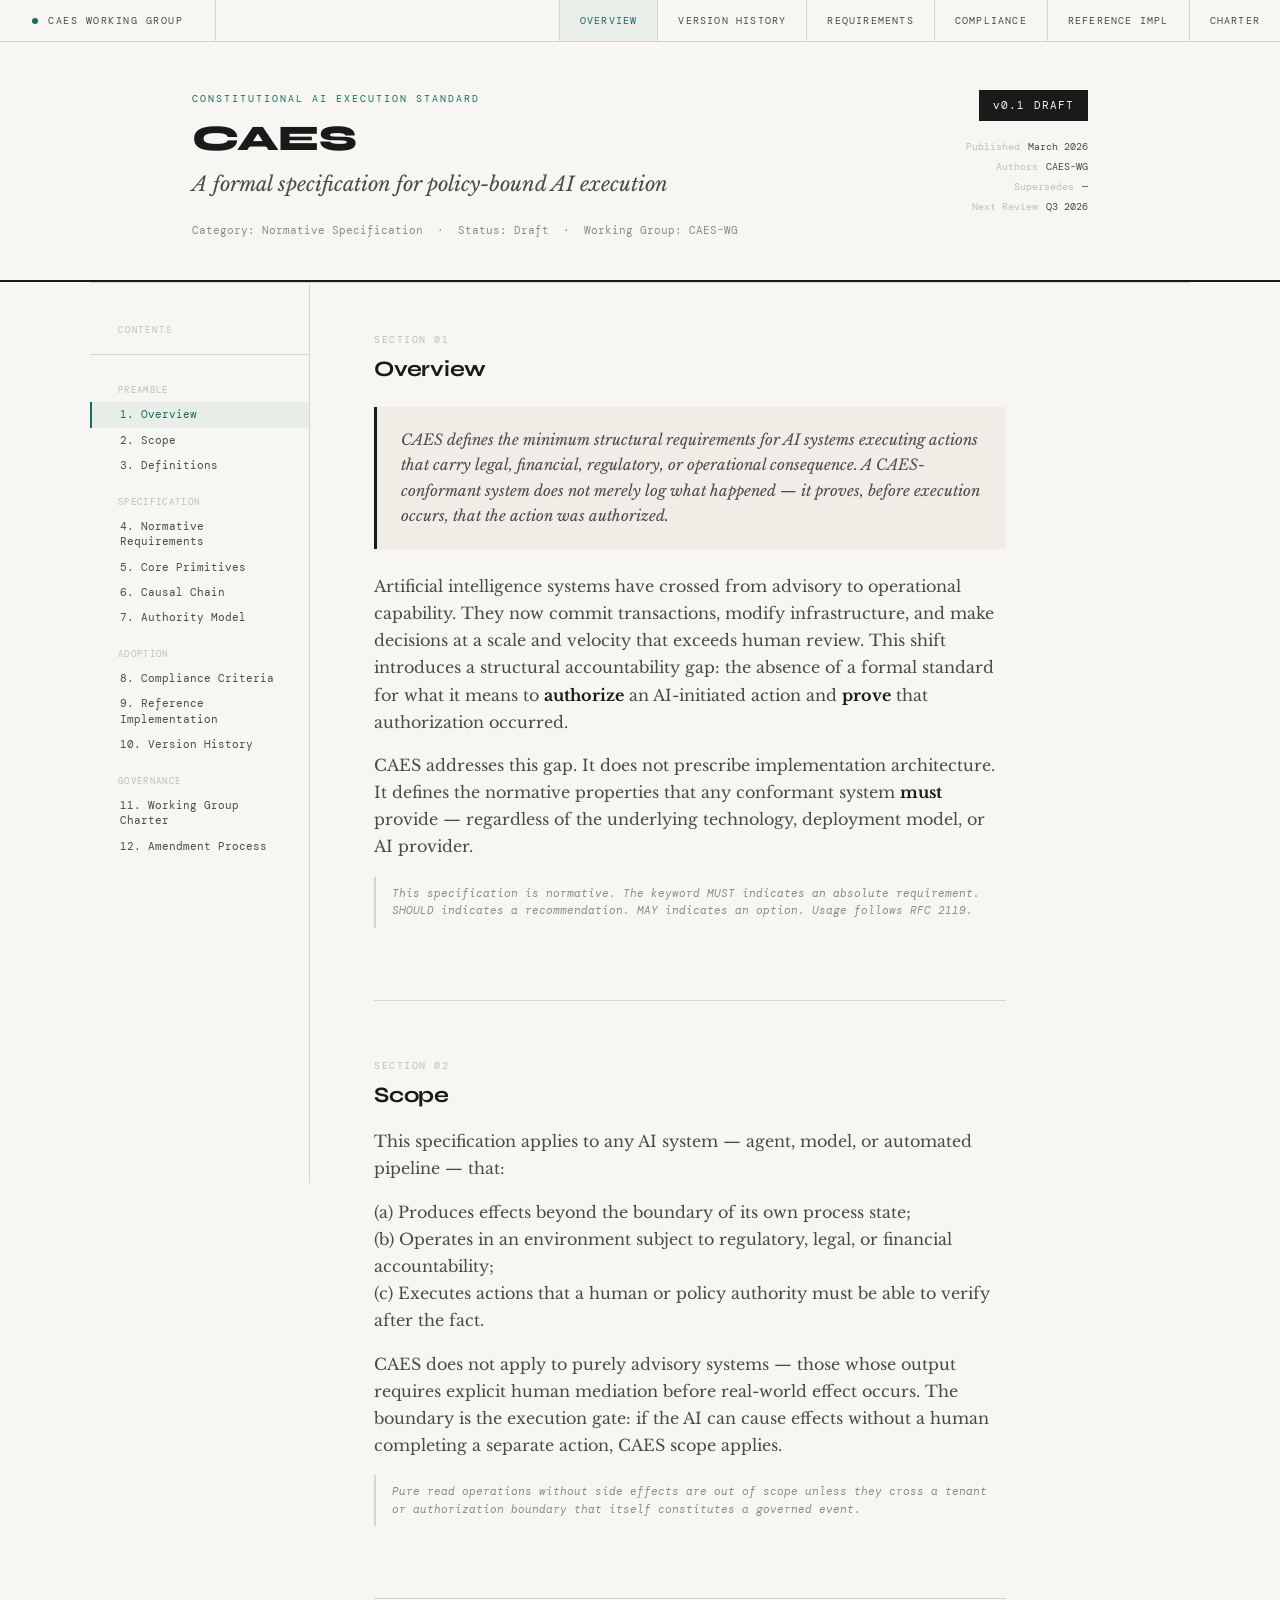
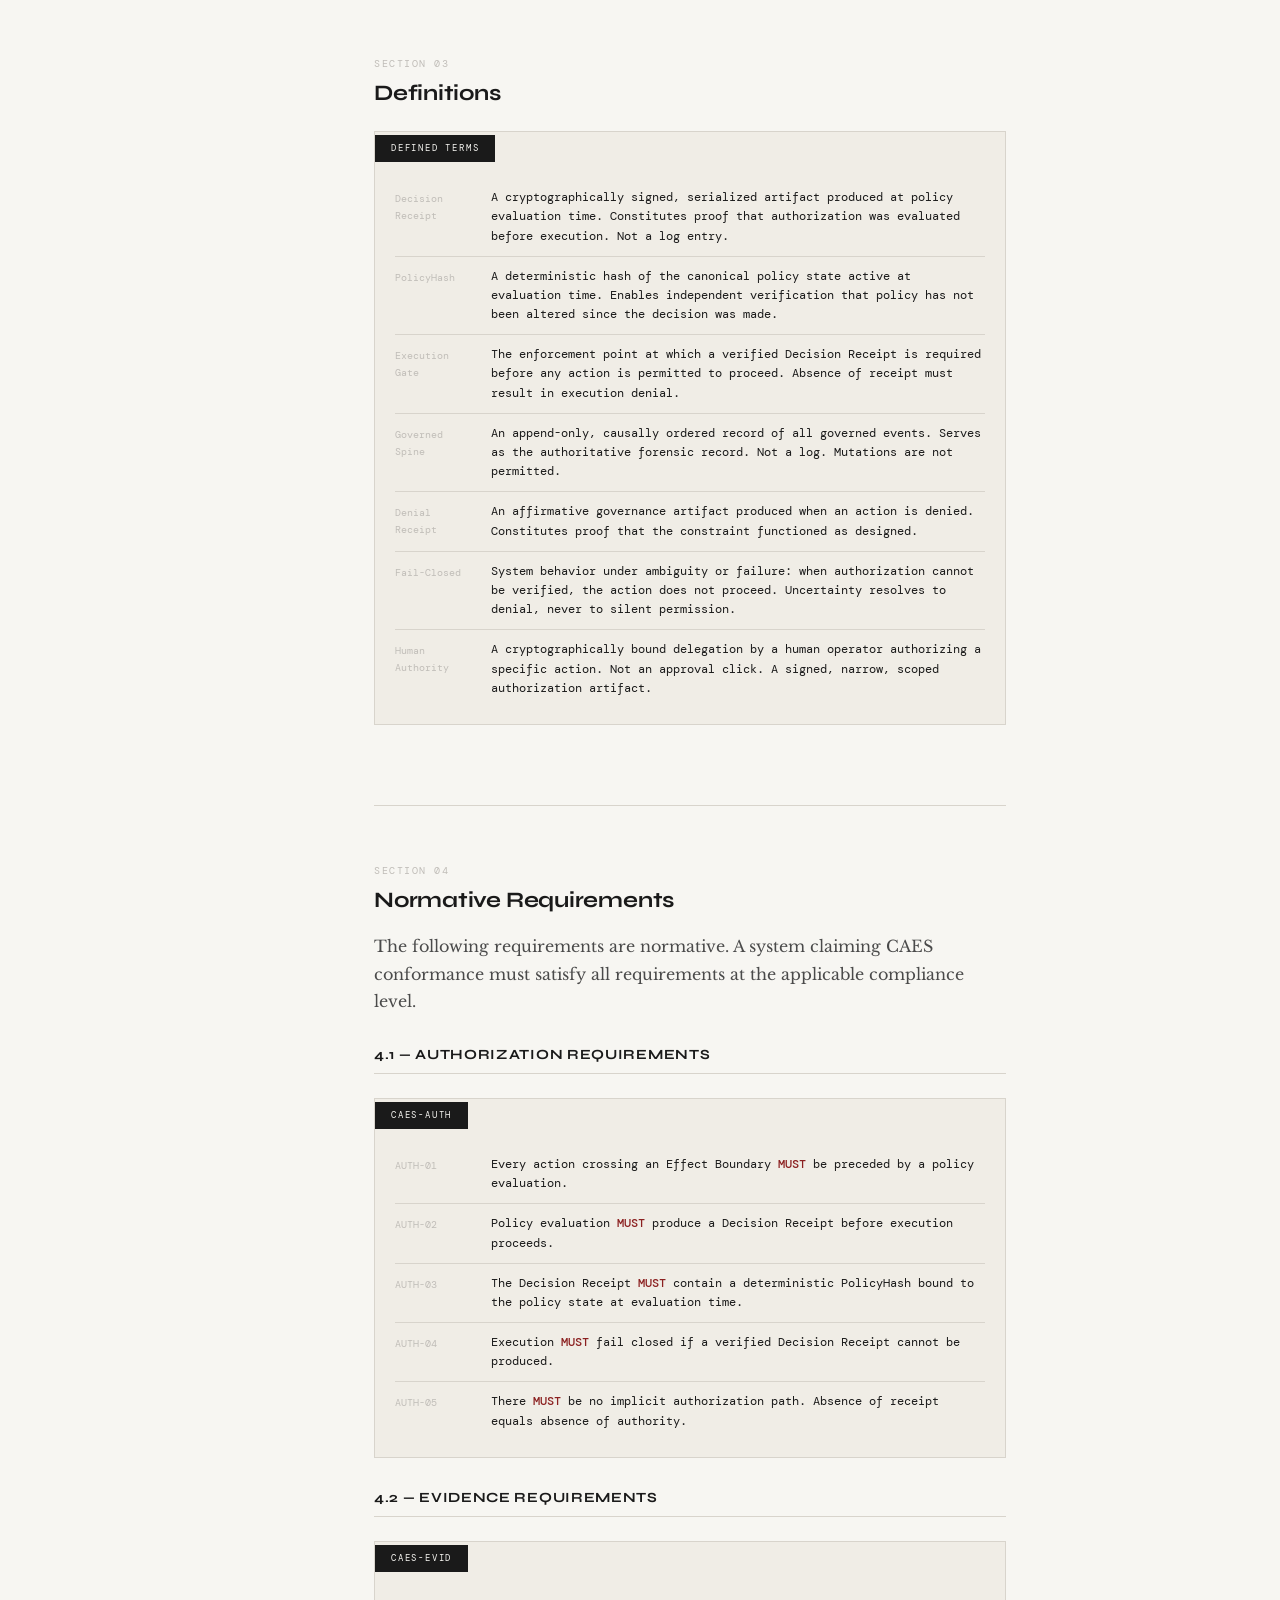
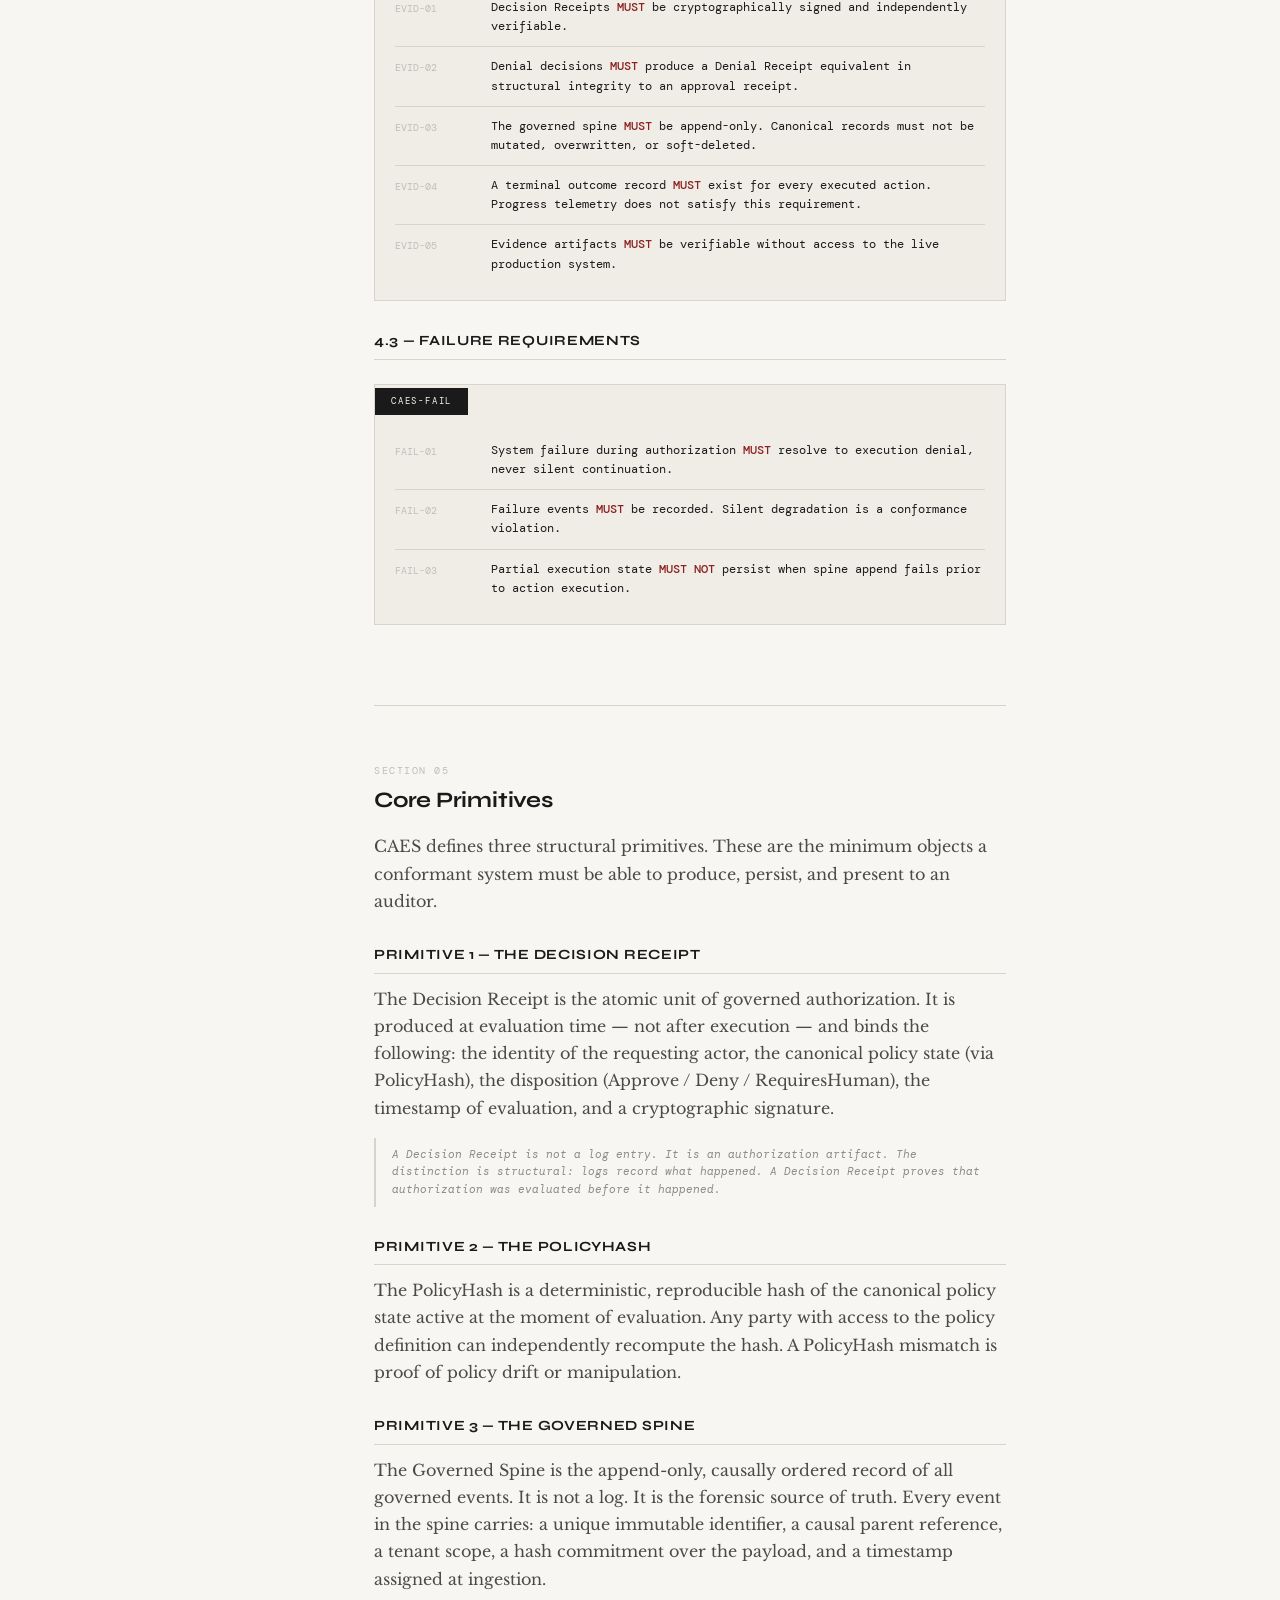
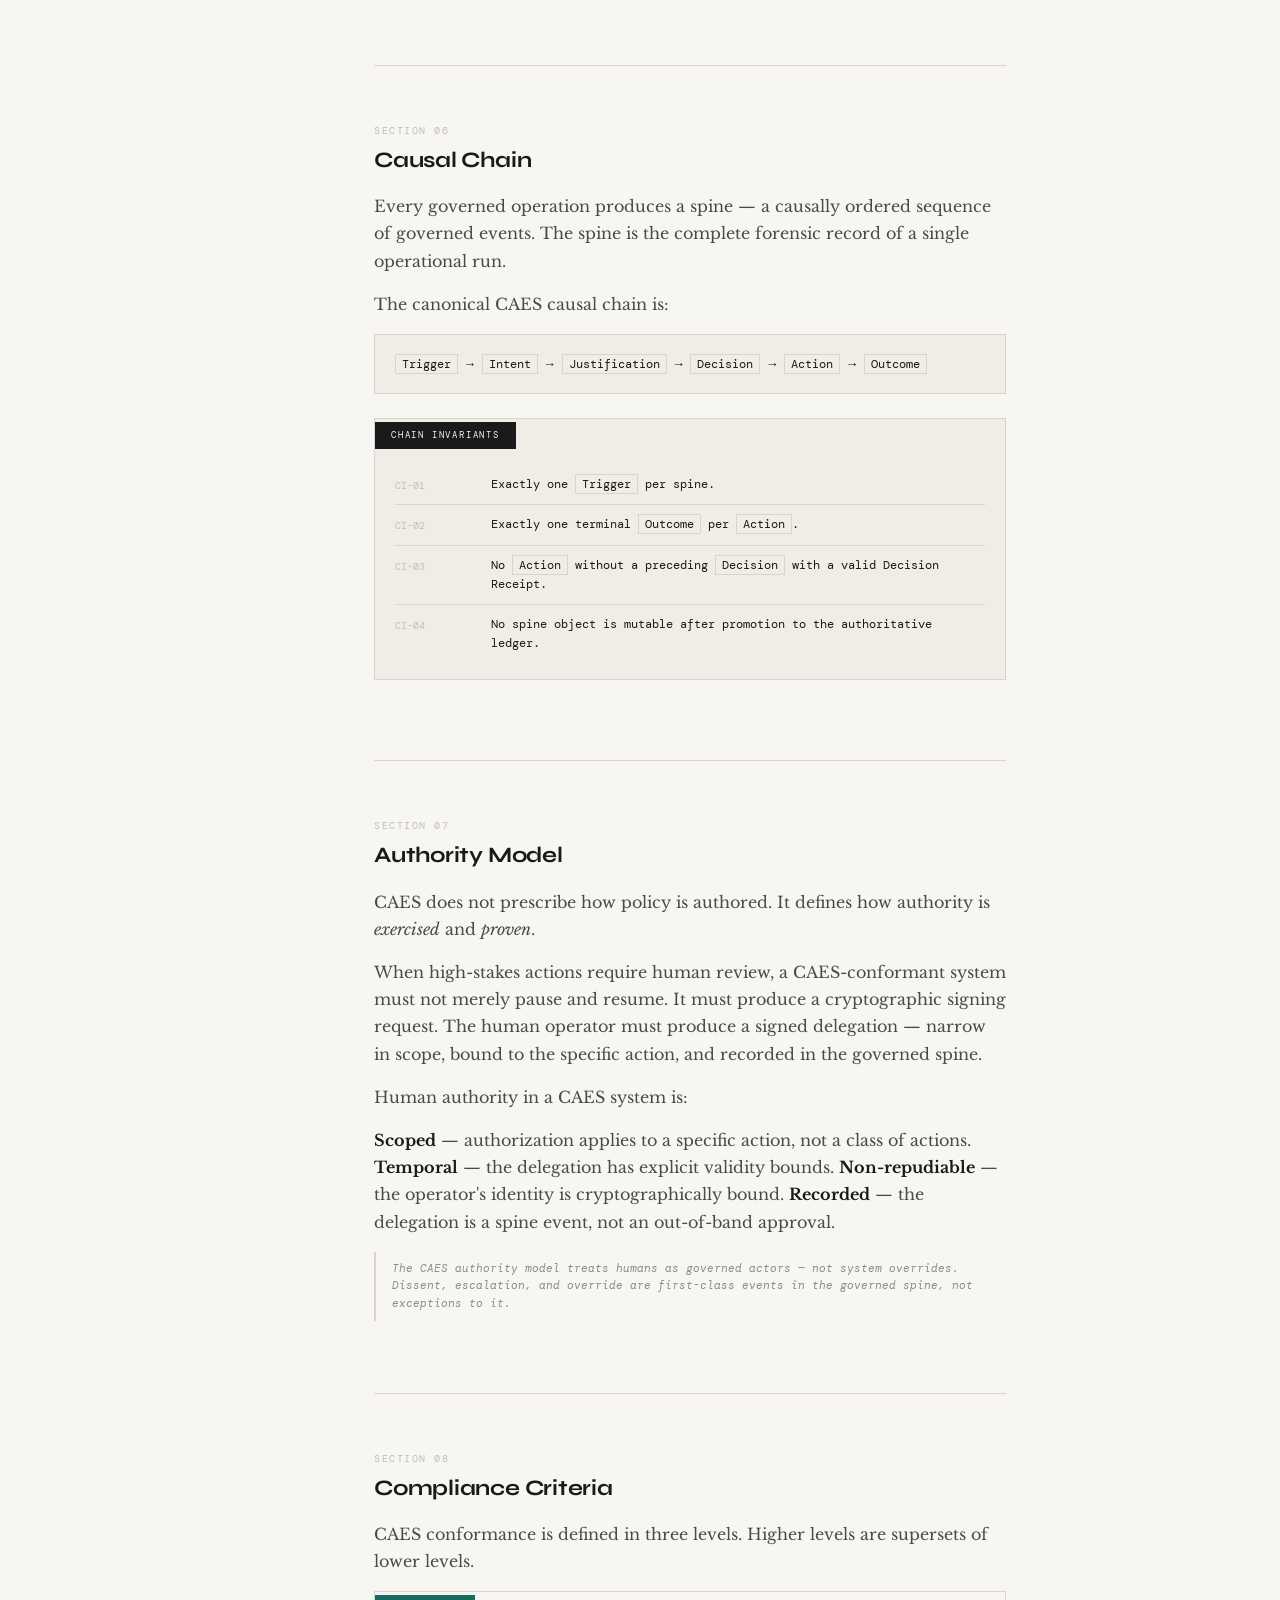
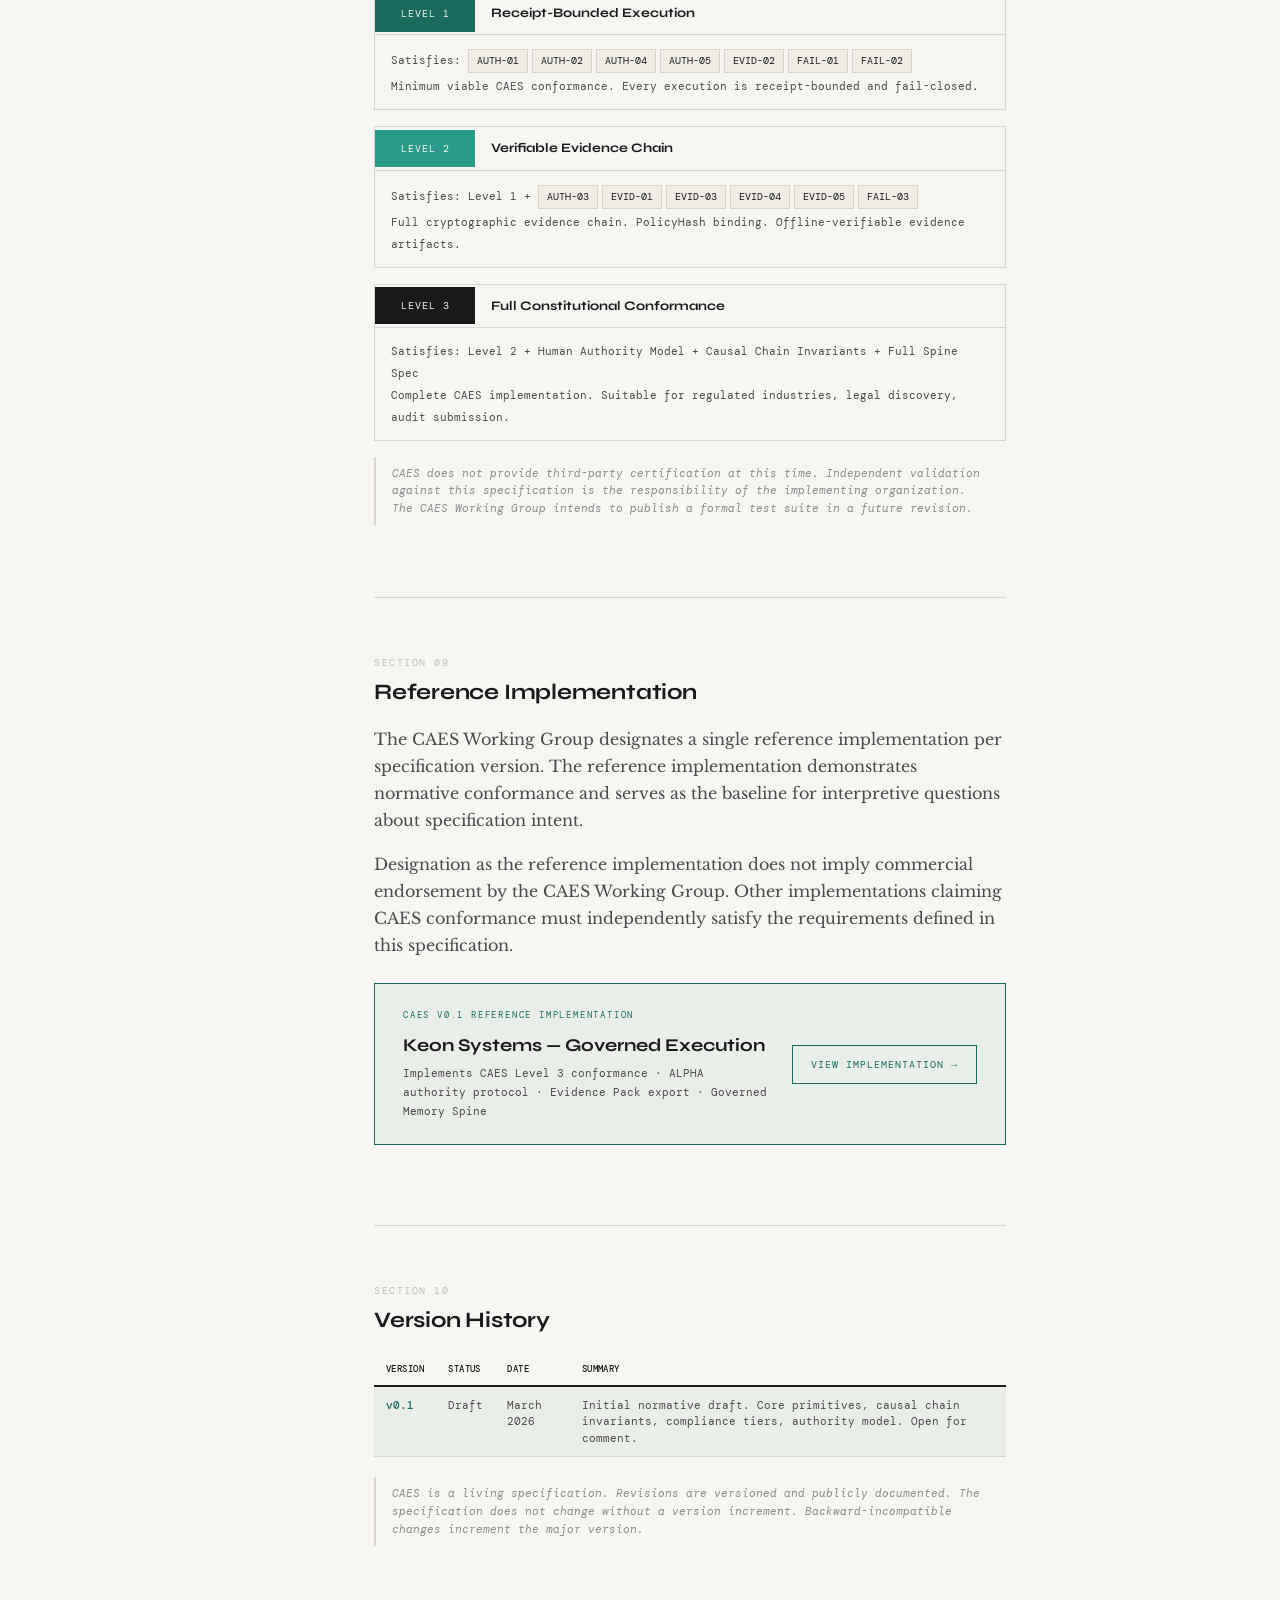
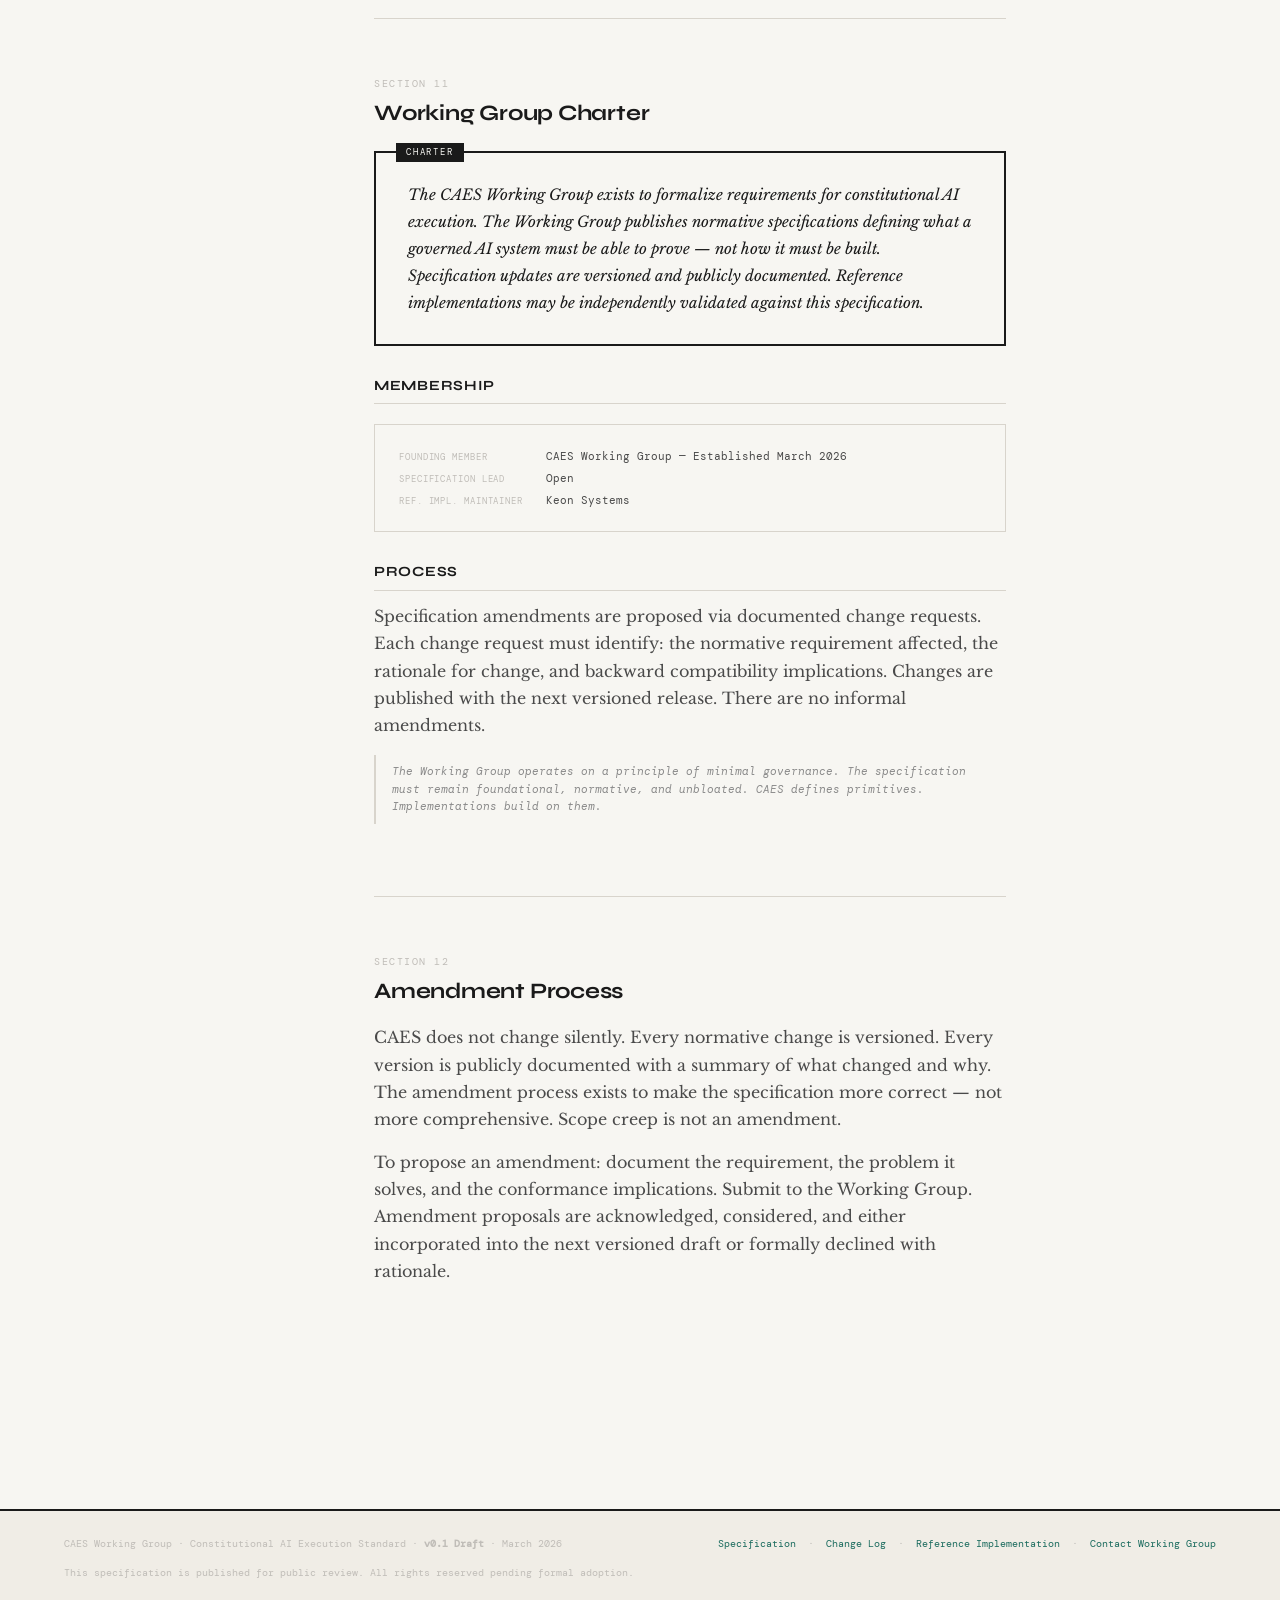
==== commit 26b9c7f4: "chore: checkpoint workspace changes" ====
--- a/src/index.html
+++ b/src/index.html
@@ -3,11 +3,549 @@
 <head>
 <meta charset="UTF-8">
 <meta name="viewport" content="width=device-width, initial-scale=1.0">
-<title>CAES — Constitutional AI Execution Standard · v0.1.1 (Draft)</title>
+<title>CAES — Constitutional AI Execution Standard · v0.1</title>
 <link rel="preconnect" href="https://fonts.googleapis.com">
 <link rel="preconnect" href="https://fonts.gstatic.com" crossorigin>
 <link href="https://fonts.googleapis.com/css2?family=DM+Mono:ital,wght@0,300;0,400;0,500;1,400&family=Libre+Baskerville:ital,wght@0,400;0,700;1,400&family=Syne:wght@400;700;800&display=swap" rel="stylesheet">
-<link rel="stylesheet" href="style.css">
+<style>
+  *, *::before, *::after { box-sizing: border-box; margin: 0; padding: 0; }
+
+  :root {
+    --paper: #f7f6f2;
+    --paper-warm: #f0ede6;
+    --ink: #1a1a1a;
+    --ink-mid: #4a4a4a;
+    --ink-light: #8a8a8a;
+    --ink-ghost: #c0bdb8;
+    --rule: #d8d4cc;
+    --teal: #1a6b5e;
+    --teal-light: #2a9b88;
+    --teal-pale: rgba(26, 107, 94, 0.06);
+    --red: #8b2020;
+    --mono: 'DM Mono', monospace;
+    --serif: 'Libre Baskerville', serif;
+    --display: 'Syne', sans-serif;
+    --col-width: 680px;
+  }
+
+  html { scroll-behavior: smooth; }
+
+  body {
+    background: var(--paper);
+    color: var(--ink);
+    font-family: var(--serif);
+    line-height: 1.7;
+    font-size: 16px;
+  }
+
+  /* ─── HEADER BAR ─── */
+  .site-header {
+    border-bottom: 2px solid var(--ink);
+    padding: 0;
+  }
+
+  .header-top {
+    display: flex;
+    align-items: stretch;
+    border-bottom: 1px solid var(--rule);
+  }
+
+  .header-org {
+    padding: 12px 32px;
+    border-right: 1px solid var(--rule);
+    font-family: var(--mono);
+    font-size: 10px;
+    letter-spacing: 0.15em;
+    text-transform: uppercase;
+    color: var(--ink-mid);
+    display: flex;
+    align-items: center;
+    gap: 10px;
+  }
+  .header-org-dot {
+    width: 6px; height: 6px;
+    background: var(--teal);
+    border-radius: 50%;
+  }
+
+  .header-nav {
+    display: flex;
+    align-items: stretch;
+    margin-left: auto;
+  }
+  .header-nav a {
+    font-family: var(--mono);
+    font-size: 10px;
+    letter-spacing: 0.12em;
+    text-transform: uppercase;
+    color: var(--ink-mid);
+    text-decoration: none;
+    padding: 12px 20px;
+    border-left: 1px solid var(--rule);
+    display: flex;
+    align-items: center;
+    transition: background 0.15s, color 0.15s;
+  }
+  .header-nav a:hover { background: var(--paper-warm); color: var(--ink); }
+  .header-nav a.active { color: var(--teal); background: var(--teal-pale); }
+
+  /* RFC-style document header */
+  .doc-header {
+    padding: 48px 32px 40px;
+    display: grid;
+    grid-template-columns: 1fr auto;
+    gap: 32px;
+    align-items: start;
+    max-width: 960px;
+    margin: 0 auto;
+  }
+
+  .doc-title-block {}
+
+  .doc-std-label {
+    font-family: var(--mono);
+    font-size: 10px;
+    letter-spacing: 0.2em;
+    text-transform: uppercase;
+    color: var(--teal);
+    margin-bottom: 12px;
+  }
+
+  .doc-title {
+    font-family: var(--display);
+    font-weight: 800;
+    font-size: 36px;
+    letter-spacing: -0.01em;
+    line-height: 1.1;
+    color: var(--ink);
+    margin-bottom: 8px;
+  }
+
+  .doc-subtitle {
+    font-family: var(--serif);
+    font-style: italic;
+    font-size: 20px;
+    color: var(--ink-mid);
+    margin-bottom: 20px;
+  }
+
+  .doc-formal {
+    font-family: var(--mono);
+    font-size: 11px;
+    color: var(--ink-light);
+    line-height: 1.8;
+  }
+
+  .doc-meta-block {
+    text-align: right;
+    flex-shrink: 0;
+  }
+
+  .version-badge {
+    display: inline-block;
+    background: var(--ink);
+    color: var(--paper);
+    font-family: var(--mono);
+    font-size: 11px;
+    letter-spacing: 0.1em;
+    padding: 6px 14px;
+    margin-bottom: 16px;
+  }
+
+  .doc-meta-table {
+    font-family: var(--mono);
+    font-size: 10px;
+    color: var(--ink-light);
+    text-align: right;
+    line-height: 2;
+  }
+  .doc-meta-table .label { color: var(--ink-ghost); margin-right: 8px; }
+  .doc-meta-table .val { color: var(--ink-mid); }
+
+  /* ─── LAYOUT ─── */
+  .page-body {
+    display: grid;
+    grid-template-columns: 220px 1fr;
+    max-width: 1100px;
+    margin: 0 auto;
+    border-top: 1px solid var(--rule);
+    min-height: 100vh;
+  }
+
+  /* ─── SIDEBAR TOC ─── */
+  .sidebar {
+    border-right: 1px solid var(--rule);
+    padding: 40px 0;
+    position: sticky;
+    top: 0;
+    height: 100vh;
+    overflow-y: auto;
+  }
+
+  .toc-label {
+    font-family: var(--mono);
+    font-size: 9px;
+    letter-spacing: 0.2em;
+    text-transform: uppercase;
+    color: var(--ink-ghost);
+    padding: 0 28px 16px;
+    border-bottom: 1px solid var(--rule);
+    margin-bottom: 16px;
+  }
+
+  .toc-section {
+    margin-bottom: 4px;
+  }
+
+  .toc-section-label {
+    font-family: var(--mono);
+    font-size: 9px;
+    letter-spacing: 0.15em;
+    text-transform: uppercase;
+    color: var(--ink-ghost);
+    padding: 12px 28px 4px;
+  }
+
+  .toc-link {
+    display: block;
+    font-family: var(--mono);
+    font-size: 11px;
+    color: var(--ink-mid);
+    text-decoration: none;
+    padding: 5px 28px;
+    transition: all 0.15s;
+    border-left: 2px solid transparent;
+    line-height: 1.4;
+  }
+  .toc-link:hover { color: var(--ink); border-left-color: var(--ink-ghost); }
+  .toc-link.active { color: var(--teal); border-left-color: var(--teal); background: var(--teal-pale); }
+
+  /* ─── MAIN CONTENT ─── */
+  main {
+    padding: 48px 64px 96px;
+    max-width: 760px;
+  }
+
+  /* RFC-style section headers */
+  .spec-section {
+    margin-bottom: 56px;
+    padding-bottom: 56px;
+    border-bottom: 1px solid var(--rule);
+  }
+  .spec-section:last-child { border-bottom: none; }
+
+  .section-num {
+    font-family: var(--mono);
+    font-size: 10px;
+    letter-spacing: 0.15em;
+    color: var(--ink-ghost);
+    text-transform: uppercase;
+    margin-bottom: 8px;
+  }
+
+  h2 {
+    font-family: var(--display);
+    font-weight: 700;
+    font-size: 22px;
+    letter-spacing: -0.01em;
+    color: var(--ink);
+    margin-bottom: 20px;
+    line-height: 1.2;
+  }
+
+  h3 {
+    font-family: var(--display);
+    font-weight: 700;
+    font-size: 14px;
+    letter-spacing: 0.05em;
+    text-transform: uppercase;
+    color: var(--ink);
+    margin: 28px 0 12px;
+    padding-bottom: 6px;
+    border-bottom: 1px solid var(--rule);
+  }
+
+  p {
+    margin-bottom: 16px;
+    color: var(--ink-mid);
+  }
+  p strong { color: var(--ink); font-weight: 700; }
+
+  /* Abstract callout */
+  .abstract-block {
+    background: var(--paper-warm);
+    border-left: 3px solid var(--ink);
+    padding: 20px 24px;
+    margin: 24px 0;
+    font-style: italic;
+    color: var(--ink-mid);
+    font-size: 15px;
+    line-height: 1.7;
+  }
+
+  /* NORMATIVE requirements */
+  .normative-block {
+    border: 1px solid var(--rule);
+    background: var(--paper-warm);
+    margin: 24px 0;
+  }
+
+  .normative-header {
+    font-family: var(--mono);
+    font-size: 9px;
+    letter-spacing: 0.2em;
+    text-transform: uppercase;
+    color: var(--paper);
+    background: var(--ink);
+    padding: 6px 16px;
+    display: inline-block;
+  }
+
+  .normative-body {
+    padding: 16px 20px;
+  }
+
+  .req-row {
+    display: grid;
+    grid-template-columns: 80px 1fr;
+    gap: 16px;
+    padding: 10px 0;
+    border-bottom: 1px solid var(--rule);
+    align-items: start;
+  }
+  .req-row:last-child { border-bottom: none; }
+
+  .req-id {
+    font-family: var(--mono);
+    font-size: 10px;
+    color: var(--ink-ghost);
+    padding-top: 2px;
+  }
+
+  .req-text {
+    font-family: var(--mono);
+    font-size: 12px;
+    color: var(--ink);
+    line-height: 1.6;
+  }
+  .req-text .must {
+    color: var(--red);
+    font-weight: 500;
+    text-transform: uppercase;
+  }
+
+  /* Version table */
+  .version-table {
+    width: 100%;
+    border-collapse: collapse;
+    font-family: var(--mono);
+    font-size: 11px;
+    margin: 20px 0;
+  }
+  .version-table th {
+    text-align: left;
+    padding: 8px 12px;
+    border-bottom: 2px solid var(--ink);
+    color: var(--ink);
+    font-weight: 500;
+    letter-spacing: 0.05em;
+    text-transform: uppercase;
+    font-size: 9px;
+  }
+  .version-table td {
+    padding: 10px 12px;
+    border-bottom: 1px solid var(--rule);
+    color: var(--ink-mid);
+    vertical-align: top;
+    line-height: 1.5;
+  }
+  .version-table tr:hover td { background: var(--paper-warm); }
+  .version-table .ver { color: var(--teal); font-weight: 500; }
+  .version-table .current td { background: var(--teal-pale); }
+
+  /* Compliance tiers */
+  .tier-block {
+    border: 1px solid var(--rule);
+    margin: 16px 0;
+    overflow: hidden;
+  }
+
+  .tier-header {
+    display: grid;
+    grid-template-columns: 100px 1fr;
+    align-items: center;
+    border-bottom: 1px solid var(--rule);
+  }
+
+  .tier-level {
+    font-family: var(--mono);
+    font-size: 10px;
+    letter-spacing: 0.1em;
+    text-transform: uppercase;
+    color: var(--paper);
+    background: var(--ink);
+    padding: 10px 16px;
+    text-align: center;
+  }
+  .tier-level.l1 { background: var(--teal); }
+  .tier-level.l2 { background: var(--teal-light); }
+  .tier-level.l3 { background: var(--ink); }
+
+  .tier-name {
+    font-family: var(--display);
+    font-weight: 700;
+    font-size: 13px;
+    padding: 10px 16px;
+    color: var(--ink);
+  }
+
+  .tier-reqs {
+    padding: 12px 16px;
+    font-family: var(--mono);
+    font-size: 11px;
+    color: var(--ink-mid);
+    line-height: 2;
+  }
+  .tier-reqs span {
+    display: inline-block;
+    background: var(--paper-warm);
+    border: 1px solid var(--rule);
+    padding: 1px 8px;
+    margin: 2px 4px 2px 0;
+    font-size: 10px;
+    color: var(--ink);
+  }
+
+  /* Charter block */
+  .charter-block {
+    border: 2px solid var(--ink);
+    padding: 28px 32px;
+    margin: 24px 0;
+    position: relative;
+  }
+  .charter-block::before {
+    content: 'CHARTER';
+    position: absolute;
+    top: -10px; left: 20px;
+    font-family: var(--mono);
+    font-size: 9px;
+    letter-spacing: 0.2em;
+    color: var(--paper);
+    background: var(--ink);
+    padding: 2px 10px;
+  }
+  .charter-block p {
+    font-size: 15px;
+    line-height: 1.8;
+    color: var(--ink);
+    font-style: italic;
+    margin: 0;
+  }
+
+  /* Reference impl block */
+  .ref-impl-block {
+    border: 1px solid var(--teal);
+    background: var(--teal-pale);
+    padding: 24px 28px;
+    margin: 24px 0;
+    display: grid;
+    grid-template-columns: 1fr auto;
+    gap: 24px;
+    align-items: center;
+  }
+  .ref-impl-label {
+    font-family: var(--mono);
+    font-size: 9px;
+    letter-spacing: 0.2em;
+    text-transform: uppercase;
+    color: var(--teal);
+    margin-bottom: 6px;
+  }
+  .ref-impl-name {
+    font-family: var(--display);
+    font-weight: 700;
+    font-size: 18px;
+    color: var(--ink);
+    margin-bottom: 4px;
+  }
+  .ref-impl-desc {
+    font-family: var(--mono);
+    font-size: 11px;
+    color: var(--ink-mid);
+    margin: 0;
+  }
+  .ref-impl-link {
+    font-family: var(--mono);
+    font-size: 10px;
+    letter-spacing: 0.1em;
+    text-transform: uppercase;
+    color: var(--teal);
+    text-decoration: none;
+    border: 1px solid var(--teal);
+    padding: 10px 18px;
+    white-space: nowrap;
+    transition: all 0.15s;
+    flex-shrink: 0;
+  }
+  .ref-impl-link:hover { background: var(--teal); color: var(--paper); }
+
+  /* Working group members */
+  .wg-block {
+    font-family: var(--mono);
+    font-size: 11px;
+    color: var(--ink-mid);
+    line-height: 2;
+    border: 1px solid var(--rule);
+    padding: 20px 24px;
+    margin: 20px 0;
+  }
+  .wg-block .wg-role {
+    color: var(--ink-ghost);
+    font-size: 9px;
+    letter-spacing: 0.1em;
+    text-transform: uppercase;
+    display: inline-block;
+    min-width: 140px;
+  }
+
+  /* Inline code */
+  code {
+    font-family: var(--mono);
+    font-size: 12px;
+    background: var(--paper-warm);
+    border: 1px solid var(--rule);
+    padding: 1px 6px;
+    color: var(--ink);
+  }
+
+  /* Note blocks */
+  .note {
+    font-family: var(--mono);
+    font-size: 11px;
+    color: var(--ink-light);
+    border-left: 2px solid var(--rule);
+    padding: 8px 16px;
+    margin: 16px 0;
+    font-style: italic;
+    line-height: 1.6;
+  }
+
+  /* Footer */
+  footer {
+    border-top: 2px solid var(--ink);
+    padding: 24px 64px;
+    display: flex;
+    justify-content: space-between;
+    align-items: center;
+    font-family: var(--mono);
+    font-size: 10px;
+    color: var(--ink-ghost);
+    background: var(--paper-warm);
+    flex-wrap: wrap;
+    gap: 12px;
+  }
+  footer a { color: var(--teal); text-decoration: none; }
+</style>
 </head>
 <body>
 
@@ -23,7 +561,6 @@
       <a href="#versions">Version History</a>
       <a href="#normative">Requirements</a>
       <a href="#compliance">Compliance</a>
-      <a href="#non-compliant">Non-Compliant</a>
       <a href="#reference">Reference Impl</a>
       <a href="#charter">Charter</a>
     </nav>
@@ -32,16 +569,14 @@
   <div class="doc-header">
     <div class="doc-title-block">
       <div class="doc-std-label">Constitutional AI Execution Standard</div>
-      <div class="doc-title">
-        CAES
-      </div>
+      <div class="doc-title">CAES</div>
       <div class="doc-subtitle">A formal specification for policy-bound AI execution</div>
       <div class="doc-formal">
         Category: Normative Specification &nbsp;·&nbsp; Status: Draft &nbsp;·&nbsp; Working Group: CAES-WG
       </div>
     </div>
     <div class="doc-meta-block">
-      <div class="version-badge">v0.1.1 DRAFT</div>
+      <div class="version-badge">v0.1 DRAFT</div>
       <div class="doc-meta-table">
         <div><span class="label">Published</span><span class="val">March 2026</span></div>
         <div><span class="label">Authors</span><span class="val">CAES-WG</span></div>
@@ -64,30 +599,27 @@
       <a href="#overview" class="toc-link active">1. Overview</a>
       <a href="#scope" class="toc-link">2. Scope</a>
       <a href="#definitions" class="toc-link">3. Definitions</a>
-      <a href="#effect-boundary" class="toc-link toc-new">4. Effect Boundary</a>
     </div>
 
     <div class="toc-section">
       <div class="toc-section-label">Specification</div>
-      <a href="#normative" class="toc-link">5. Normative Requirements</a>
-      <a href="#primitives" class="toc-link">6. Core Primitives</a>
-      <a href="#causal-chain" class="toc-link">7. Causal Chain</a>
-      <a href="#authority" class="toc-link">8. Authority Model</a>
+      <a href="#normative" class="toc-link">4. Normative Requirements</a>
+      <a href="#primitives" class="toc-link">5. Core Primitives</a>
+      <a href="#causal-chain" class="toc-link">6. Causal Chain</a>
+      <a href="#authority" class="toc-link">7. Authority Model</a>
     </div>
 
     <div class="toc-section">
       <div class="toc-section-label">Adoption</div>
-      <a href="#compliance" class="toc-link">9. Compliance Criteria</a>
-      <a href="#conformance-claims" class="toc-link toc-new">10. Conformance Claims</a>
-      <a href="#non-compliant" class="toc-link toc-new">11. Non-Compliant Patterns</a>
-      <a href="#reference" class="toc-link">12. Reference Implementation</a>
-      <a href="#versions" class="toc-link">13. Version History</a>
+      <a href="#compliance" class="toc-link">8. Compliance Criteria</a>
+      <a href="#reference" class="toc-link">9. Reference Implementation</a>
+      <a href="#versions" class="toc-link">10. Version History</a>
     </div>
 
     <div class="toc-section">
       <div class="toc-section-label">Governance</div>
-      <a href="#charter" class="toc-link">14. Working Group Charter</a>
-      <a href="#process" class="toc-link">15. Amendment Process</a>
+      <a href="#charter" class="toc-link">11. Working Group Charter</a>
+      <a href="#process" class="toc-link">12. Amendment Process</a>
     </div>
   </aside>
 
@@ -104,7 +636,7 @@
       <p>Artificial intelligence systems have crossed from advisory to operational capability. They now commit transactions, modify infrastructure, and make decisions at a scale and velocity that exceeds human review. This shift introduces a structural accountability gap: the absence of a formal standard for what it means to <strong>authorize</strong> an AI-initiated action and <strong>prove</strong> that authorization occurred.</p>
       <p>CAES addresses this gap. It does not prescribe implementation architecture. It defines the normative properties that any conformant system <strong>must</strong> provide — regardless of the underlying technology, deployment model, or AI provider.</p>
       <div class="note">
-        This specification is normative. The keyword MUST indicates an absolute requirement. MUST NOT indicates an absolute prohibition. SHOULD indicates a recommendation. MAY indicates an option. Usage follows RFC 2119.
+        This specification is normative. The keyword MUST indicates an absolute requirement. SHOULD indicates a recommendation. MAY indicates an option. Usage follows RFC 2119.
       </div>
     </section>
 
@@ -114,12 +646,12 @@
       <h2>Scope</h2>
       <p>This specification applies to any AI system — agent, model, or automated pipeline — that:</p>
       <p>
-        (a) Produces effects beyond the boundary of its own process state (see <a href="#effect-boundary" style="color:var(--teal)">Section 4: Effect Boundary</a>);<br>
+        (a) Produces effects beyond the boundary of its own process state;<br>
         (b) Operates in an environment subject to regulatory, legal, or financial accountability;<br>
         (c) Executes actions that a human or policy authority must be able to verify after the fact.
       </p>
-      <p>CAES does not apply to purely advisory systems — those whose output requires explicit human mediation before real-world effect occurs. The boundary is the Effect Boundary: if the AI can cause effects without a human completing a separate, independent action, CAES scope applies.</p>
-      <div class="note">An Effect Boundary is crossed even when the AI system does not directly execute the operation, but causes it through an intermediary — including human operators, automation platforms, schedulers, or downstream services. See Section 4 for the complete definition.</div>
+      <p>CAES does not apply to purely advisory systems — those whose output requires explicit human mediation before real-world effect occurs. The boundary is the execution gate: if the AI can cause effects without a human completing a separate action, CAES scope applies.</p>
+      <div class="note">Pure read operations without side effects are out of scope unless they cross a tenant or authorization boundary that itself constitutes a governed event.</div>
     </section>
 
     <!-- 3. DEFINITIONS -->
@@ -135,11 +667,7 @@
           </div>
           <div class="req-row">
             <div class="req-id">PolicyHash</div>
-            <div class="req-text">A deterministic hash of the canonical policy state active at evaluation time. Computed from a canonical representation such that semantically identical policies yield identical hashes. Enables independent verification that policy has not been altered since the decision was made.</div>
-          </div>
-          <div class="req-row">
-            <div class="req-id">Effect Boundary</div>
-            <div class="req-text">A boundary crossed when an AI system's output produces, initiates, or materially influences effects outside the agent's isolated computation context. See <a href="#effect-boundary" style="color:var(--teal)">Section 4</a> for the complete normative definition.</div>
+            <div class="req-text">A deterministic hash of the canonical policy state active at evaluation time. Enables independent verification that policy has not been altered since the decision was made.</div>
           </div>
           <div class="req-row">
             <div class="req-id">Execution Gate</div>
@@ -147,15 +675,11 @@
           </div>
           <div class="req-row">
             <div class="req-id">Governed Spine</div>
-            <div class="req-text">An append-only, causally ordered, tenant-scoped record of all governed events. Serves as the authoritative forensic record. Not a log. Mutations are not permitted. Every event carries causal parent reference(s) sufficient to reconstruct a deterministic partial order.</div>
-          </div>
-          <div class="req-row">
-            <div class="req-id">Trigger</div>
-            <div class="req-text">The originating event that created the execution scope. In cases of retry, the retry references the original Trigger identity. A new Trigger creates a new spine. Scheduled or multi-source fan-in events each constitute a distinct Trigger.</div>
+            <div class="req-text">An append-only, causally ordered record of all governed events. Serves as the authoritative forensic record. Not a log. Mutations are not permitted.</div>
           </div>
           <div class="req-row">
             <div class="req-id">Denial Receipt</div>
-            <div class="req-text">An affirmative governance artifact produced when an action is denied. Constitutes proof that the constraint functioned as designed. Structurally equivalent to an approval receipt.</div>
+            <div class="req-text">An affirmative governance artifact produced when an action is denied. Constitutes proof that the constraint functioned as designed.</div>
           </div>
           <div class="req-row">
             <div class="req-id">Fail-Closed</div>
@@ -163,203 +687,112 @@
           </div>
           <div class="req-row">
             <div class="req-id">Human Authority</div>
-            <div class="req-text">A cryptographically bound delegation by a human operator authorizing a specific action. Not an approval click. A signed, narrow, scoped authorization artifact with explicit temporal validity.</div>
-          </div>
-        </div>
-      </div>
-    </section>
-
-    <!-- 4. EFFECT BOUNDARY (NEW) -->
-    <section class="spec-section" id="effect-boundary">
+            <div class="req-text">A cryptographically bound delegation by a human operator authorizing a specific action. Not an approval click. A signed, narrow, scoped authorization artifact.</div>
+          </div>
+        </div>
+      </div>
+    </section>
+
+    <!-- 4. NORMATIVE REQUIREMENTS -->
+    <section class="spec-section" id="normative">
       <div class="section-num">Section 04</div>
-      <h2>Effect Boundary</h2>
-      <div class="abstract-block">
-        An Effect Boundary is crossed when an AI system's output produces, initiates, or materially influences effects outside the agent's isolated computation context. This definition is the "no loopholes" clause. It prevents claiming advisory status while producing consequential effects.
-      </div>
-
-      <p>An Effect Boundary event occurs when any of the following categories of effect are produced, initiated, or materially influenced by an AI system — whether directly or through an intermediary (human operator, automation platform, scheduler, or downstream service).</p>
-
-      <h3>Effect Categories</h3>
-      <div class="normative-block">
-        <div class="normative-header">Normative — Effect Boundary Categories</div>
-        <div class="normative-body">
-          <div class="eb-category">
-            <div class="eb-num">1</div>
-            <div>
-              <div class="eb-title">Digital State Change</div>
-              <p class="eb-desc">Mutations to systems of record, configuration, data stores, access controls, financial systems, or infrastructure.</p>
-            </div>
-          </div>
-          <div class="eb-category">
-            <div class="eb-num">2</div>
-            <div>
-              <div class="eb-title">External System Interaction</div>
-              <p class="eb-desc">Any API call, network request, message publish, job enqueue, tool invocation, or command execution against a system not wholly contained within the agent process.</p>
-            </div>
-          </div>
-          <div class="eb-category">
-            <div class="eb-num">3</div>
-            <div>
-              <div class="eb-title">Information Release / Communication Effect</div>
-              <p class="eb-desc">Any output delivered to a human or external party that can reasonably be acted upon as instruction, authorization, representation, or decision — including email, chat, voice, UI output, or generated documents.</p>
-            </div>
-          </div>
-          <div class="eb-category">
-            <div class="eb-num">4</div>
-            <div>
-              <div class="eb-title">Human Contact / Behavioral Influence</div>
-              <p class="eb-desc">Any interaction intended or likely to influence human behavior, perception, consent, or decision-making in a consequential context — e.g., medical guidance, financial direction, legal instruction, HR decisions, safety-critical commands.</p>
-            </div>
-          </div>
-          <div class="eb-category">
-            <div class="eb-num">5</div>
-            <div>
-              <div class="eb-title">Physical Actuation</div>
-              <p class="eb-desc">Any action that controls or influences physical systems: motors, vehicles, robots, machinery, smart-home devices, industrial equipment, access gates, drones, or other actuators — whether directly or through intermediary controllers.</p>
-            </div>
-          </div>
-          <div class="eb-category">
-            <div class="eb-num">6</div>
-            <div>
-              <div class="eb-title">Cross-Boundary Read (Conditional)</div>
-              <p class="eb-desc">Pure read operations are generally out of scope unless they cross a tenant boundary, a privilege boundary, or expose regulated/controlled data, in which case the read itself constitutes an Effect Boundary event.</p>
-            </div>
-          </div>
-        </div>
-      </div>
-
-      <div class="note">An Effect Boundary is crossed even when the AI system does not directly execute the operation, but causes it through an intermediary. This is the structural guarantee that prevents advisory-framing loopholes.</div>
-
-      <h3>Effect Boundary Sub-Classifications</h3>
-      <p>To support proportionate governance requirements, CAES defines two sub-classifications of Effect Boundary:</p>
-
-      <div class="eb-sub-terms">
-        <div class="eb-sub-terms-label">Recommended Sub-Terms</div>
-        <div class="eb-sub-term">
-          <strong>Effect Boundary — Hard:</strong> <em>Digital state mutation + physical actuation + external system interaction. Categories 1, 2, and 5. Direct, measurable, typically irreversible effects on systems or the physical world.</em>
-        </div>
-        <div class="eb-sub-term">
-          <strong>Effect Boundary — Soft:</strong> <em>Communication effect + behavioral influence. Categories 3 and 4. Effects mediated through human interpretation, but consequential in regulated or safety-critical contexts.</em>
-        </div>
-      </div>
-
-      <p>Compliance tiers <strong>may</strong> reference these sub-classifications to establish proportionate requirements. For example, an implementation governing a customer support chatbot (Soft effects) may have different evidence requirements than one governing autonomous trading execution (Hard effects). Both remain within CAES scope.</p>
-
-      <div class="note">CAES explicitly treats speech, human influence, robotics, and vehicles as first-class effect domains. Category 6 (Cross-Boundary Read) applies conditionally based on boundary and data classification.</div>
-    </section>
-
-    <!-- 5. NORMATIVE REQUIREMENTS -->
-    <section class="spec-section" id="normative">
-      <div class="section-num">Section 05</div>
       <h2>Normative Requirements</h2>
       <p>The following requirements are normative. A system claiming CAES conformance must satisfy all requirements at the applicable compliance level.</p>
 
-      <h3>5.1 — Authorization Requirements</h3>
+      <h3>4.1 — Authorization Requirements</h3>
       <div class="normative-block">
         <div class="normative-header">CAES-AUTH</div>
         <div class="normative-body">
           <div class="req-row">
             <div class="req-id">AUTH-01</div>
-            <div class="req-text">Every action crossing an Effect Boundary (as defined in Section 4) <span class="must">MUST</span> be preceded by a policy evaluation.</div>
+            <div class="req-text">Every action crossing an Effect Boundary <span class="must">must</span> be preceded by a policy evaluation.</div>
           </div>
           <div class="req-row">
             <div class="req-id">AUTH-02</div>
-            <div class="req-text">Policy evaluation <span class="must">MUST</span> produce a Decision Receipt before execution proceeds.</div>
+            <div class="req-text">Policy evaluation <span class="must">must</span> produce a Decision Receipt before execution proceeds.</div>
           </div>
           <div class="req-row">
             <div class="req-id">AUTH-03</div>
-            <div class="req-text">The Decision Receipt <span class="must">MUST</span> contain a deterministic PolicyHash bound to the policy state at evaluation time.</div>
-          </div>
-          <div class="req-row">
-            <div class="req-id">AUTH-03a</div>
-            <div class="req-text">PolicyHash <span class="must">MUST</span> be computed from a canonical policy representation such that semantically identical policies yield identical hashes. Field ordering, whitespace, and encoding <span class="must">must not</span> affect the resulting hash value.</div>
+            <div class="req-text">The Decision Receipt <span class="must">must</span> contain a deterministic PolicyHash bound to the policy state at evaluation time.</div>
           </div>
           <div class="req-row">
             <div class="req-id">AUTH-04</div>
-            <div class="req-text">Execution <span class="must">MUST</span> fail closed if a verified Decision Receipt cannot be produced.</div>
+            <div class="req-text">Execution <span class="must">must</span> fail closed if a verified Decision Receipt cannot be produced.</div>
           </div>
           <div class="req-row">
             <div class="req-id">AUTH-05</div>
-            <div class="req-text">There <span class="must">MUST</span> be no implicit authorization path. Absence of receipt equals absence of authority.</div>
-          </div>
-        </div>
-      </div>
-
-      <h3>5.2 — Evidence Requirements</h3>
+            <div class="req-text">There <span class="must">must</span> be no implicit authorization path. Absence of receipt equals absence of authority.</div>
+          </div>
+        </div>
+      </div>
+
+      <h3>4.2 — Evidence Requirements</h3>
       <div class="normative-block">
         <div class="normative-header">CAES-EVID</div>
         <div class="normative-body">
           <div class="req-row">
             <div class="req-id">EVID-01</div>
-            <div class="req-text">Decision Receipts <span class="must">MUST</span> be cryptographically signed and independently verifiable.</div>
-          </div>
-          <div class="req-row">
-            <div class="req-id">EVID-01a</div>
-            <div class="req-text">Decision Receipts <span class="must">MUST</span> be verifiable using a public key or equivalent trust bundle independent of the runtime that produced the receipt. Offline verification <span class="must">MUST</span> be possible without access to the production system.</div>
+            <div class="req-text">Decision Receipts <span class="must">must</span> be cryptographically signed and independently verifiable.</div>
           </div>
           <div class="req-row">
             <div class="req-id">EVID-02</div>
-            <div class="req-text">Denial decisions <span class="must">MUST</span> produce a Denial Receipt equivalent in structural integrity to an approval receipt.</div>
+            <div class="req-text">Denial decisions <span class="must">must</span> produce a Denial Receipt equivalent in structural integrity to an approval receipt.</div>
           </div>
           <div class="req-row">
             <div class="req-id">EVID-03</div>
-            <div class="req-text">The governed spine <span class="must">MUST</span> be append-only. Canonical records <span class="must-not">MUST NOT</span> be mutated, overwritten, or soft-deleted.</div>
-          </div>
-          <div class="req-row">
-            <div class="req-id">EVID-03a</div>
-            <div class="req-text">Every spine event <span class="must">MUST</span> carry causal parent reference(s) sufficient to reconstruct a deterministic partial order. Tenant scope <span class="must">MUST</span> be declared on every spine event.</div>
+            <div class="req-text">The governed spine <span class="must">must</span> be append-only. Canonical records must not be mutated, overwritten, or soft-deleted.</div>
           </div>
           <div class="req-row">
             <div class="req-id">EVID-04</div>
-            <div class="req-text">A terminal outcome record <span class="must">MUST</span> exist for every executed action. Progress telemetry does not satisfy this requirement.</div>
+            <div class="req-text">A terminal outcome record <span class="must">must</span> exist for every executed action. Progress telemetry does not satisfy this requirement.</div>
           </div>
           <div class="req-row">
             <div class="req-id">EVID-05</div>
-            <div class="req-text">Evidence artifacts <span class="must">MUST</span> be verifiable without access to the live production system.</div>
-          </div>
-        </div>
-      </div>
-
-      <h3>5.3 — Failure Requirements</h3>
+            <div class="req-text">Evidence artifacts <span class="must">must</span> be verifiable without access to the live production system.</div>
+          </div>
+        </div>
+      </div>
+
+      <h3>4.3 — Failure Requirements</h3>
       <div class="normative-block">
         <div class="normative-header">CAES-FAIL</div>
         <div class="normative-body">
           <div class="req-row">
             <div class="req-id">FAIL-01</div>
-            <div class="req-text">System failure during authorization <span class="must">MUST</span> resolve to execution denial, never silent continuation.</div>
+            <div class="req-text">System failure during authorization <span class="must">must</span> resolve to execution denial, never silent continuation.</div>
           </div>
           <div class="req-row">
             <div class="req-id">FAIL-02</div>
-            <div class="req-text">Failure events <span class="must">MUST</span> be recorded. Silent degradation is a conformance violation.</div>
+            <div class="req-text">Failure events <span class="must">must</span> be recorded. Silent degradation is a conformance violation.</div>
           </div>
           <div class="req-row">
             <div class="req-id">FAIL-03</div>
-            <div class="req-text">Partial execution state <span class="must-not">MUST NOT</span> persist when spine append fails prior to action execution.</div>
-          </div>
-        </div>
-      </div>
-    </section>
-
-    <!-- 6. CORE PRIMITIVES -->
+            <div class="req-text">Partial execution state <span class="must not">must not</span> persist when spine append fails prior to action execution.</div>
+          </div>
+        </div>
+      </div>
+    </section>
+
+    <!-- 5. CORE PRIMITIVES -->
     <section class="spec-section" id="primitives">
-      <div class="section-num">Section 06</div>
+      <div class="section-num">Section 05</div>
       <h2>Core Primitives</h2>
       <p>CAES defines three structural primitives. These are the minimum objects a conformant system must be able to produce, persist, and present to an auditor.</p>
 
       <h3>Primitive 1 — The Decision Receipt</h3>
-      <p>The Decision Receipt is the atomic unit of governed authorization. It is produced at evaluation time — not after execution — and binds the following: the identity of the requesting actor, the canonical policy state (via PolicyHash), the disposition (Approve / Deny / RequiresHuman), the timestamp of evaluation, and a cryptographic signature verifiable via a public key or trust bundle independent of the runtime.</p>
+      <p>The Decision Receipt is the atomic unit of governed authorization. It is produced at evaluation time — not after execution — and binds the following: the identity of the requesting actor, the canonical policy state (via PolicyHash), the disposition (Approve / Deny / RequiresHuman), the timestamp of evaluation, and a cryptographic signature.</p>
       <div class="note">A Decision Receipt is not a log entry. It is an authorization artifact. The distinction is structural: logs record what happened. A Decision Receipt proves that authorization was evaluated before it happened.</div>
 
       <h3>Primitive 2 — The PolicyHash</h3>
-      <p>The PolicyHash is a deterministic, reproducible hash of the canonical policy state active at the moment of evaluation. It must be computed from a canonical representation such that semantically identical policies — regardless of field ordering, whitespace, or encoding — yield identical hashes. Any party with access to the policy definition can independently recompute the hash. A PolicyHash mismatch is proof of policy drift or manipulation.</p>
+      <p>The PolicyHash is a deterministic, reproducible hash of the canonical policy state active at the moment of evaluation. Any party with access to the policy definition can independently recompute the hash. A PolicyHash mismatch is proof of policy drift or manipulation.</p>
 
       <h3>Primitive 3 — The Governed Spine</h3>
-      <p>The Governed Spine is the append-only, causally ordered, tenant-scoped record of all governed events. It is not a log. It is the forensic source of truth. Every event in the spine carries: a unique immutable identifier, a causal parent reference sufficient to reconstruct a deterministic partial order, a tenant scope declaration, a hash commitment over the payload, and a timestamp assigned at ingestion.</p>
-    </section>
-
-    <!-- 7. CAUSAL CHAIN -->
+      <p>The Governed Spine is the append-only, causally ordered record of all governed events. It is not a log. It is the forensic source of truth. Every event in the spine carries: a unique immutable identifier, a causal parent reference, a tenant scope, a hash commitment over the payload, and a timestamp assigned at ingestion.</p>
+    </section>
+
+    <!-- 6. CAUSAL CHAIN -->
     <section class="spec-section" id="causal-chain">
-      <div class="section-num">Section 07</div>
+      <div class="section-num">Section 06</div>
       <h2>Causal Chain</h2>
       <p>Every governed operation produces a spine — a causally ordered sequence of governed events. The spine is the complete forensic record of a single operational run.</p>
       <p>The canonical CAES causal chain is:</p>
@@ -371,11 +804,11 @@
         <div class="normative-body">
           <div class="req-row">
             <div class="req-id">CI-01</div>
-            <div class="req-text">Exactly one <code>Trigger</code> per spine. A Trigger is the originating event that created the execution scope. Retries <span class="must">MUST</span> reference the original Trigger identity rather than creating a new spine. Scheduled invocations and multi-source fan-in events each constitute a distinct Trigger.</div>
+            <div class="req-text">Exactly one <code>Trigger</code> per spine.</div>
           </div>
           <div class="req-row">
             <div class="req-id">CI-02</div>
-            <div class="req-text">Exactly one terminal <code>Outcome</code> per <code>Action</code>. Progress telemetry <span class="must-not">MUST NOT</span> satisfy the terminal outcome requirement.</div>
+            <div class="req-text">Exactly one terminal <code>Outcome</code> per <code>Action</code>.</div>
           </div>
           <div class="req-row">
             <div class="req-id">CI-03</div>
@@ -385,17 +818,13 @@
             <div class="req-id">CI-04</div>
             <div class="req-text">No spine object is mutable after promotion to the authoritative ledger.</div>
           </div>
-          <div class="req-row">
-            <div class="req-id">CI-05</div>
-            <div class="req-text">Every spine event <span class="must">MUST</span> carry causal parent reference(s) sufficient to reconstruct the complete deterministic partial order of the operation.</div>
-          </div>
-        </div>
-      </div>
-    </section>
-
-    <!-- 8. AUTHORITY MODEL -->
+        </div>
+      </div>
+    </section>
+
+    <!-- 7. AUTHORITY MODEL -->
     <section class="spec-section" id="authority">
-      <div class="section-num">Section 08</div>
+      <div class="section-num">Section 07</div>
       <h2>Authority Model</h2>
       <p>CAES does not prescribe how policy is authored. It defines how authority is <em>exercised</em> and <em>proven</em>.</p>
       <p>When high-stakes actions require human review, a CAES-conformant system must not merely pause and resume. It must produce a cryptographic signing request. The human operator must produce a signed delegation — narrow in scope, bound to the specific action, and recorded in the governed spine.</p>
@@ -404,9 +833,9 @@
       <div class="note">The CAES authority model treats humans as governed actors — not system overrides. Dissent, escalation, and override are first-class events in the governed spine, not exceptions to it.</div>
     </section>
 
-    <!-- 9. COMPLIANCE -->
+    <!-- 8. COMPLIANCE -->
     <section class="spec-section" id="compliance">
-      <div class="section-num">Section 09</div>
+      <div class="section-num">Section 08</div>
       <h2>Compliance Criteria</h2>
       <p>CAES conformance is defined in three levels. Higher levels are supersets of lower levels.</p>
 
@@ -427,8 +856,8 @@
           <div class="tier-name">Verifiable Evidence Chain</div>
         </div>
         <div class="tier-reqs">
-          Satisfies: Level 1 + <span>AUTH-03</span><span>AUTH-03a</span><span>EVID-01</span><span>EVID-01a</span><span>EVID-03</span><span>EVID-03a</span><span>EVID-04</span><span>EVID-05</span><span>FAIL-03</span><br>
-          Full cryptographic evidence chain. PolicyHash binding with canonical representation. Offline-verifiable evidence artifacts with independent trust roots.
+          Satisfies: Level 1 + <span>AUTH-03</span><span>EVID-01</span><span>EVID-03</span><span>EVID-04</span><span>EVID-05</span><span>FAIL-03</span><br>
+          Full cryptographic evidence chain. PolicyHash binding. Offline-verifiable evidence artifacts.
         </div>
       </div>
 
@@ -438,7 +867,7 @@
           <div class="tier-name">Full Constitutional Conformance</div>
         </div>
         <div class="tier-reqs">
-          Satisfies: Level 2 + Human Authority Model + Causal Chain Invariants (CI-01 through CI-05) + Full Spine Spec + Effect Boundary classification<br>
+          Satisfies: Level 2 + Human Authority Model + Causal Chain Invariants + Full Spine Spec<br>
           Complete CAES implementation. Suitable for regulated industries, legal discovery, audit submission.
         </div>
       </div>
@@ -446,130 +875,26 @@
       <div class="note">CAES does not provide third-party certification at this time. Independent validation against this specification is the responsibility of the implementing organization. The CAES Working Group intends to publish a formal test suite in a future revision.</div>
     </section>
 
-    <!-- 10. CONFORMANCE CLAIMS (NEW) -->
-    <section class="spec-section" id="conformance-claims">
-      <div class="section-num">Section 10</div>
-      <h2>Conformance Claims</h2>
-      <p>Any implementation claiming CAES compliance <strong>must</strong> publish the following information. This requirement exists to make conformance claims auditable and to prevent dilution of the standard through unverifiable assertions.</p>
-
-      <div class="claim-block">
-        <div class="claim-label">Required Conformance Statement</div>
-        <div class="claim-field">
-          <div class="claim-field-name">CAES Version</div>
-          <div class="claim-field-desc">The specification version against which conformance is claimed (e.g., v0.1.1).</div>
-        </div>
-        <div class="claim-field">
-          <div class="claim-field-name">Claimed Level</div>
-          <div class="claim-field-desc">Conformance level: 1 (Receipt-Bounded), 2 (Verifiable Evidence), or 3 (Full Constitutional).</div>
-        </div>
-        <div class="claim-field">
-          <div class="claim-field-name">Receipt Verification Method</div>
-          <div class="claim-field-desc">How Decision Receipts are verified offline. Must identify the trust root or public key mechanism.</div>
-        </div>
-        <div class="claim-field">
-          <div class="claim-field-name">PolicyHash Canonicalization</div>
-          <div class="claim-field-desc">The canonical representation method used for PolicyHash computation (e.g., JCS, sorted-key JSON, custom canonical form).</div>
-        </div>
-        <div class="claim-field">
-          <div class="claim-field-name">Fail-Closed Enforcement</div>
-          <div class="claim-field-desc">How fail-closed behavior is enforced. Must describe the mechanism, not merely assert the property.</div>
-        </div>
-        <div class="claim-field">
-          <div class="claim-field-name">Effect Boundary Scope</div>
-          <div class="claim-field-desc">Which Effect Boundary categories (1–6) the implementation governs, and whether Hard, Soft, or both classifications apply.</div>
-        </div>
-      </div>
-
-      <div class="note">Implementations MUST NOT represent themselves as CAES-compliant unless a complete Conformance Statement is published. Conformance statements MUST cite a specific CAES version. Unversioned conformance claims are non-conformant.</div>
-    </section>
-
-    <!-- 11. NON-COMPLIANT PATTERNS (NEW) -->
-    <section class="spec-section" id="non-compliant">
-      <div class="section-num">Section 11</div>
-      <h2>Non-Compliant Patterns</h2>
-      <p>The following patterns are explicitly non-compliant with CAES at any level. This section exists to prevent dilution of the standard through architectural workarounds that satisfy the letter of individual requirements while violating their intent.</p>
-
-      <div class="antipattern-block">
-        <div class="antipattern-header">Non-Compliant — Authorization</div>
-        <div class="antipattern-body">
-          <div class="ap-row">
-            <div class="ap-id">NCP-01</div>
-            <div class="ap-text"><span class="violation">Prompt-level governance without execution-level enforcement.</span> Instructing an LLM via system prompt to "follow policy" does not constitute policy evaluation. CAES requires a deterministic, mechanically enforced policy evaluation producing a Decision Receipt — not a probabilistic compliance suggestion.</div>
-          </div>
-          <div class="ap-row">
-            <div class="ap-id">NCP-02</div>
-            <div class="ap-text"><span class="violation">Post-hoc logging as authorization evidence.</span> Recording that an action occurred after execution does not prove authorization was evaluated before execution. CAES requires the Decision Receipt to exist prior to the execution event.</div>
-          </div>
-          <div class="ap-row">
-            <div class="ap-id">NCP-03</div>
-            <div class="ap-text"><span class="violation">LLM-as-judge without deterministic fallback.</span> Using a language model as the sole policy evaluator — where the evaluation is non-deterministic and non-reproducible — does not satisfy AUTH-03 or AUTH-03a. PolicyHash must be deterministic. A different output on identical inputs is a conformance failure.</div>
-          </div>
-          <div class="ap-row">
-            <div class="ap-id">NCP-04</div>
-            <div class="ap-text"><span class="violation">Hash-only signing claimed as cryptographic verification.</span> Computing a hash of a receipt without signing it with an asymmetric key does not satisfy EVID-01 or EVID-01a. Hashing proves integrity. Signing proves authority and enables offline verification via an independent trust root.</div>
-          </div>
-        </div>
-      </div>
-
-      <div class="antipattern-block">
-        <div class="antipattern-header">Non-Compliant — Evidence</div>
-        <div class="antipattern-body">
-          <div class="ap-row">
-            <div class="ap-id">NCP-05</div>
-            <div class="ap-text"><span class="violation">Mutable logs presented as governed spine.</span> Any record store that permits overwrite, soft-delete, or last-write-wins semantics is not a governed spine and does not satisfy EVID-03. Append-only is enforced, not declared.</div>
-          </div>
-          <div class="ap-row">
-            <div class="ap-id">NCP-06</div>
-            <div class="ap-text"><span class="violation">Evidence artifacts that require live system access to verify.</span> If an auditor must connect to a running production instance to validate a receipt or evidence pack, EVID-05 and EVID-01a are not satisfied. Verification must be offline-capable.</div>
-          </div>
-          <div class="ap-row">
-            <div class="ap-id">NCP-07</div>
-            <div class="ap-text"><span class="violation">Progress telemetry treated as terminal outcome.</span> Status updates, heartbeats, and intermediate state reports do not satisfy CI-02 or EVID-04. Every executed action must produce exactly one terminal outcome record.</div>
-          </div>
-        </div>
-      </div>
-
-      <div class="antipattern-block">
-        <div class="antipattern-header">Non-Compliant — Scope &amp; Boundary</div>
-        <div class="antipattern-body">
-          <div class="ap-row">
-            <div class="ap-id">NCP-08</div>
-            <div class="ap-text"><span class="violation">Advisory framing for systems that produce consequential effects.</span> Claiming a system is "advisory only" while it auto-sends emails, issues voice commands, drives actuators, or publishes decisions that humans act upon without independent verification does not remove the system from CAES scope. See Effect Boundary Section 4, Categories 3, 4, and 5.</div>
-          </div>
-          <div class="ap-row">
-            <div class="ap-id">NCP-09</div>
-            <div class="ap-text"><span class="violation">Silent degradation under failure.</span> Any system that continues execution when authorization verification fails — whether by configuration, fallback path, or exception handling — violates FAIL-01 and FAIL-02. Failure must resolve to denial with a recorded event.</div>
-          </div>
-          <div class="ap-row">
-            <div class="ap-id">NCP-10</div>
-            <div class="ap-text"><span class="violation">Governance bypass via invocation surface.</span> Changing how a system is called — in-process, via API, via MCP, via agent-to-agent protocol — does not exempt the execution from governance requirements. CAES applies at the execution layer, not the invocation layer.</div>
-          </div>
-        </div>
-      </div>
-
-      <div class="note">This section is intentionally explicit. Its purpose is to prevent the "letter of the law" compliance that undermines standards adoption. Patterns listed here are structural violations — not edge cases. Implementations exhibiting any of these patterns may not claim CAES conformance at any level.</div>
-    </section>
-
-    <!-- 12. REFERENCE IMPLEMENTATION -->
+    <!-- 9. REFERENCE IMPLEMENTATION -->
     <section class="spec-section" id="reference">
-      <div class="section-num">Section 12</div>
+      <div class="section-num">Section 09</div>
       <h2>Reference Implementation</h2>
       <p>The CAES Working Group designates a single reference implementation per specification version. The reference implementation demonstrates normative conformance and serves as the baseline for interpretive questions about specification intent.</p>
       <p>Designation as the reference implementation does not imply commercial endorsement by the CAES Working Group. Other implementations claiming CAES conformance must independently satisfy the requirements defined in this specification.</p>
 
       <div class="ref-impl-block">
         <div>
-          <div class="ref-impl-label">CAES v0.1.1 Reference Implementation</div>
+          <div class="ref-impl-label">CAES v0.1 Reference Implementation</div>
           <div class="ref-impl-name">Keon Systems — Governed Execution</div>
-          <p class="ref-impl-desc">Declared conformance: CAES Level 3 (v0.1.1) · Evidence export available for offline audit verification.</p>
-        </div>
-        <a href="https://keon.systems" class="ref-impl-link">View Implementation →</a>
-      </div>
-    </section>
-
-    <!-- 13. VERSION HISTORY -->
+          <p class="ref-impl-desc">Implements CAES Level 3 conformance · ALPHA authority protocol · Evidence Pack export · Governed Memory Spine</p>
+        </div>
+        <a href="https://keonsystems.com" class="ref-impl-link">View Implementation →</a>
+      </div>
+    </section>
+
+    <!-- 10. VERSION HISTORY -->
     <section class="spec-section" id="versions">
-      <div class="section-num">Section 13</div>
+      <div class="section-num">Section 10</div>
       <h2>Version History</h2>
       <table class="version-table">
         <thead>
@@ -582,12 +907,6 @@
         </thead>
         <tbody>
           <tr class="current">
-            <td class="ver">v0.1.1</td>
-            <td>Draft</td>
-            <td>March 2026</td>
-            <td>Effect Boundary definition (6 categories + Hard/Soft sub-terms). AUTH-03a (PolicyHash canonicalization). EVID-01a (offline verification trust root). EVID-03a (causal parent + tenant scope). CI-01 Trigger clarification. CI-05 (causal reconstruction). Conformance Claims section. Non-Compliant Patterns section.</td>
-          </tr>
-          <tr>
             <td class="ver">v0.1</td>
             <td>Draft</td>
             <td>March 2026</td>
@@ -598,9 +917,9 @@
       <div class="note">CAES is a living specification. Revisions are versioned and publicly documented. The specification does not change without a version increment. Backward-incompatible changes increment the major version.</div>
     </section>
 
-    <!-- 14. CHARTER -->
+    <!-- 11. CHARTER -->
     <section class="spec-section" id="charter">
-      <div class="section-num">Section 14</div>
+      <div class="section-num">Section 11</div>
       <h2>Working Group Charter</h2>
 
       <div class="charter-block">
@@ -619,9 +938,9 @@
       <div class="note">The Working Group operates on a principle of minimal governance. The specification must remain foundational, normative, and unbloated. CAES defines primitives. Implementations build on them.</div>
     </section>
 
-    <!-- 15. AMENDMENT PROCESS -->
+    <!-- 12. AMENDMENT PROCESS -->
     <section class="spec-section" id="process">
-      <div class="section-num">Section 15</div>
+      <div class="section-num">Section 12</div>
       <h2>Amendment Process</h2>
       <p>CAES does not change silently. Every normative change is versioned. Every version is publicly documented with a summary of what changed and why. The amendment process exists to make the specification more correct — not more comprehensive. Scope creep is not an amendment.</p>
       <p>To propose an amendment: document the requirement, the problem it solves, and the conformance implications. Submit to the Working Group. Amendment proposals are acknowledged, considered, and either incorporated into the next versioned draft or formally declined with rationale.</p>
@@ -632,14 +951,14 @@
 
 <!-- FOOTER -->
 <footer>
-  <div>© CAES Working Group · Constitutional AI Execution Standard · <strong>v0.1.1 Draft</strong> · March 2026</div>
+  <div>CAES Working Group · Constitutional AI Execution Standard · <strong>v0.1 Draft</strong> · March 2026</div>
   <div>
     <a href="#">Specification</a> &nbsp;·&nbsp;
     <a href="#">Change Log</a> &nbsp;·&nbsp;
     <a href="#">Reference Implementation</a> &nbsp;·&nbsp;
     <a href="#">Contact Working Group</a>
   </div>
-  <div>This draft is published for public review and comment. CAES is a mark of the CAES Working Group. Conformance claims must cite version.</div>
+  <div>This specification is published for public review. All rights reserved pending formal adoption.</div>
 </footer>
 
 <script>
@@ -661,4 +980,4 @@
   sections.forEach(s => observer.observe(s));
 </script>
 </body>
-</html>+</html>
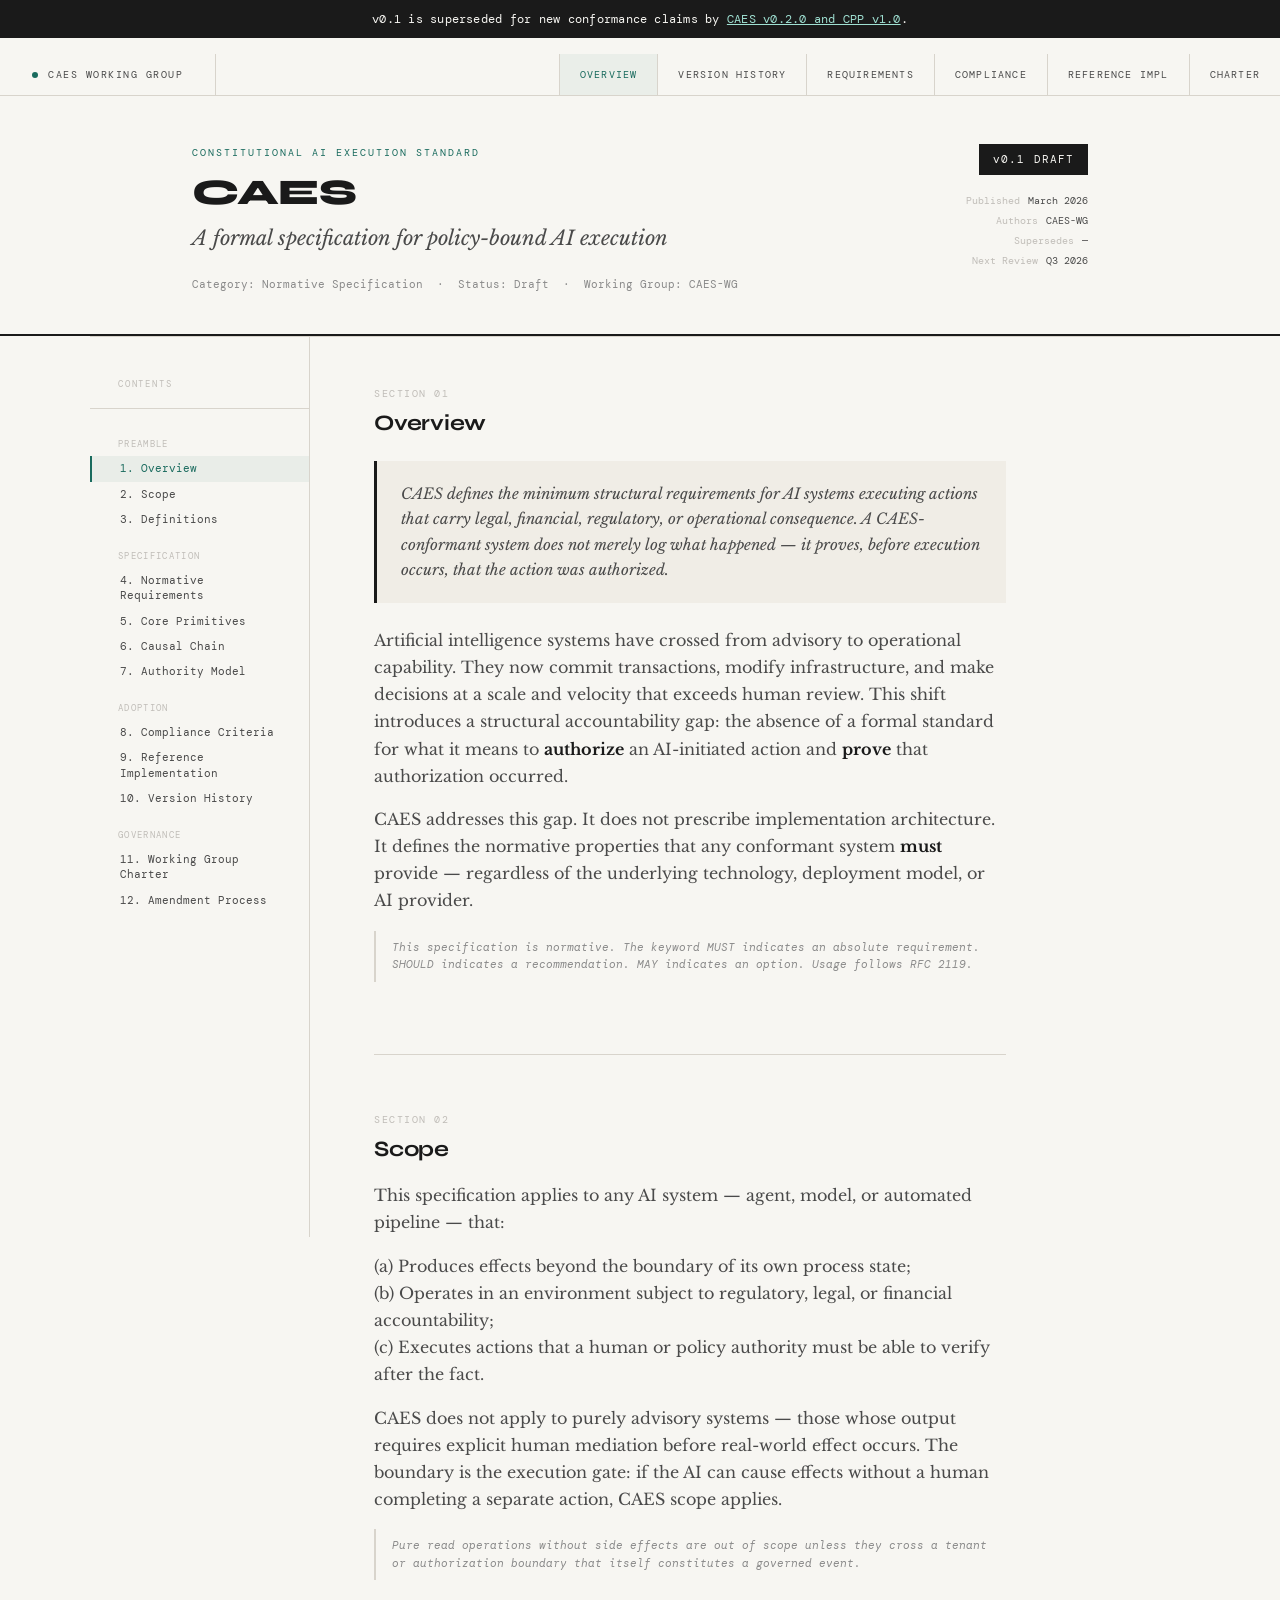
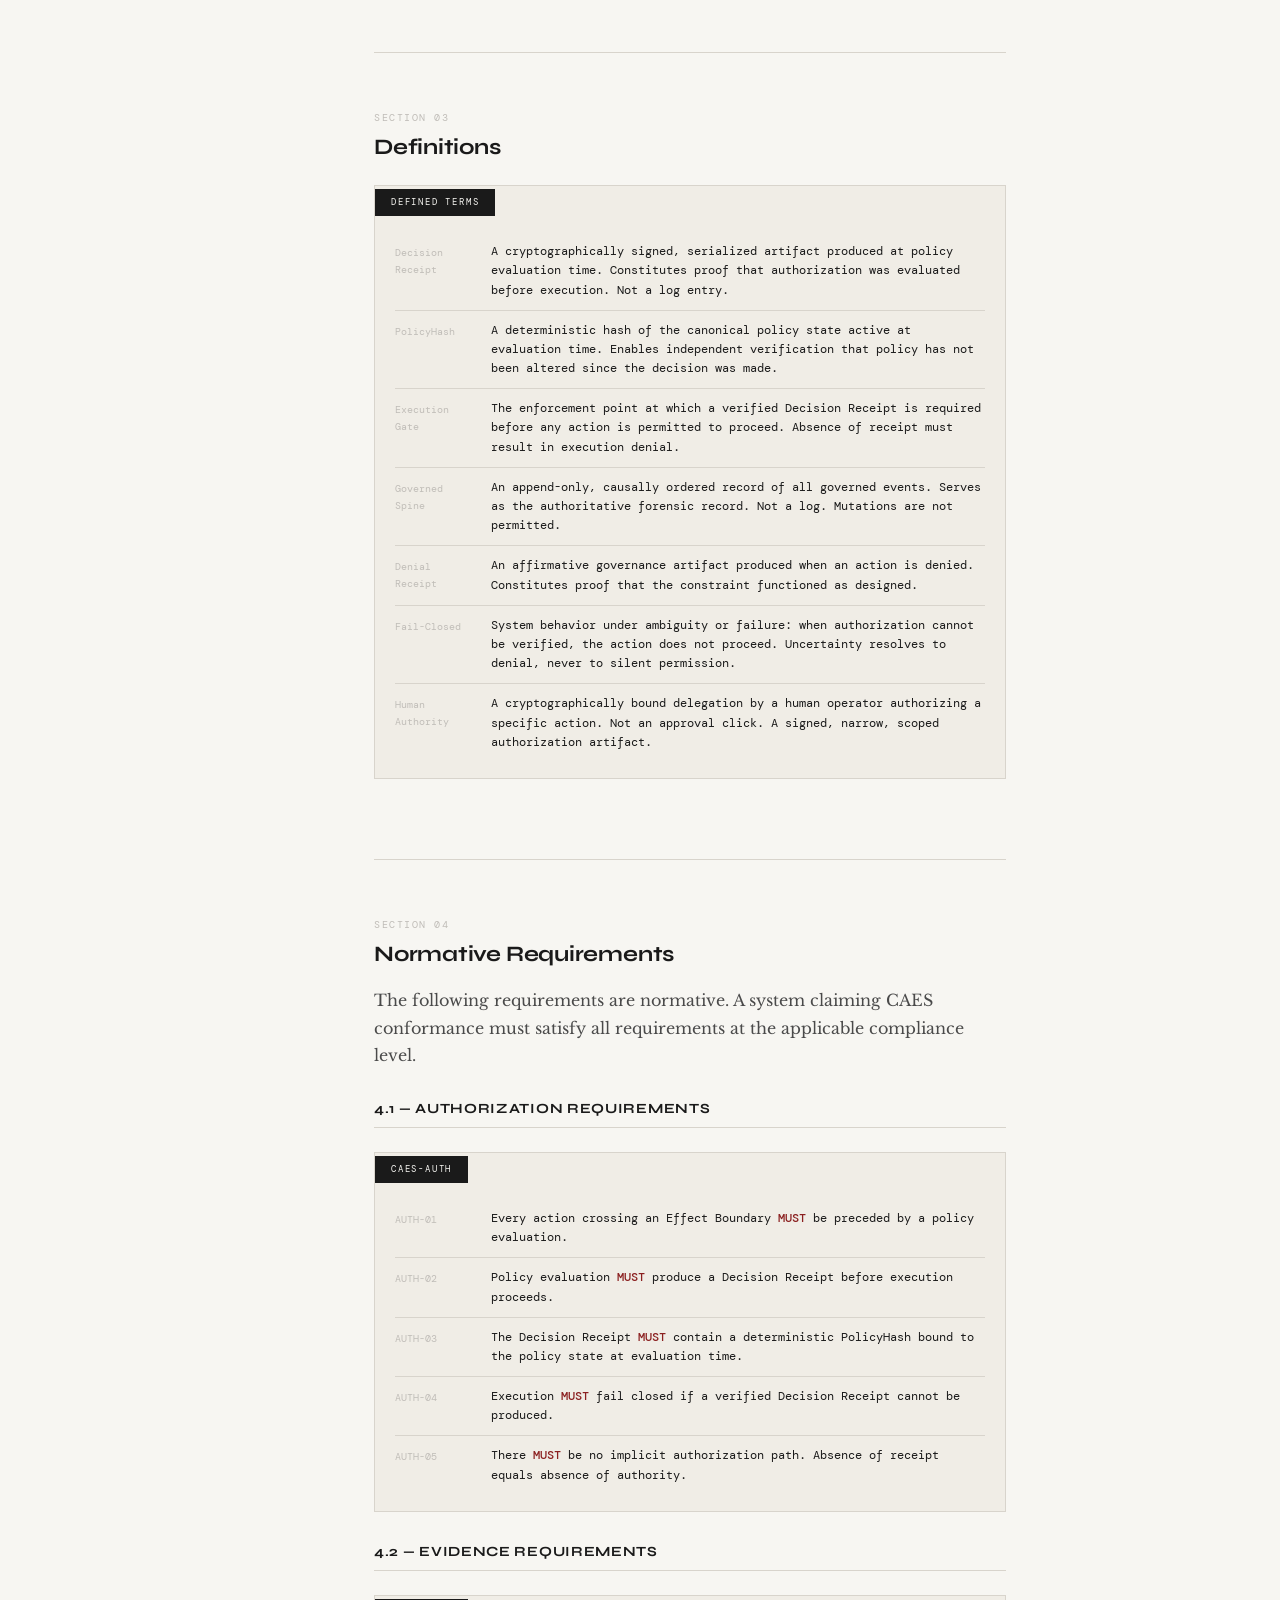
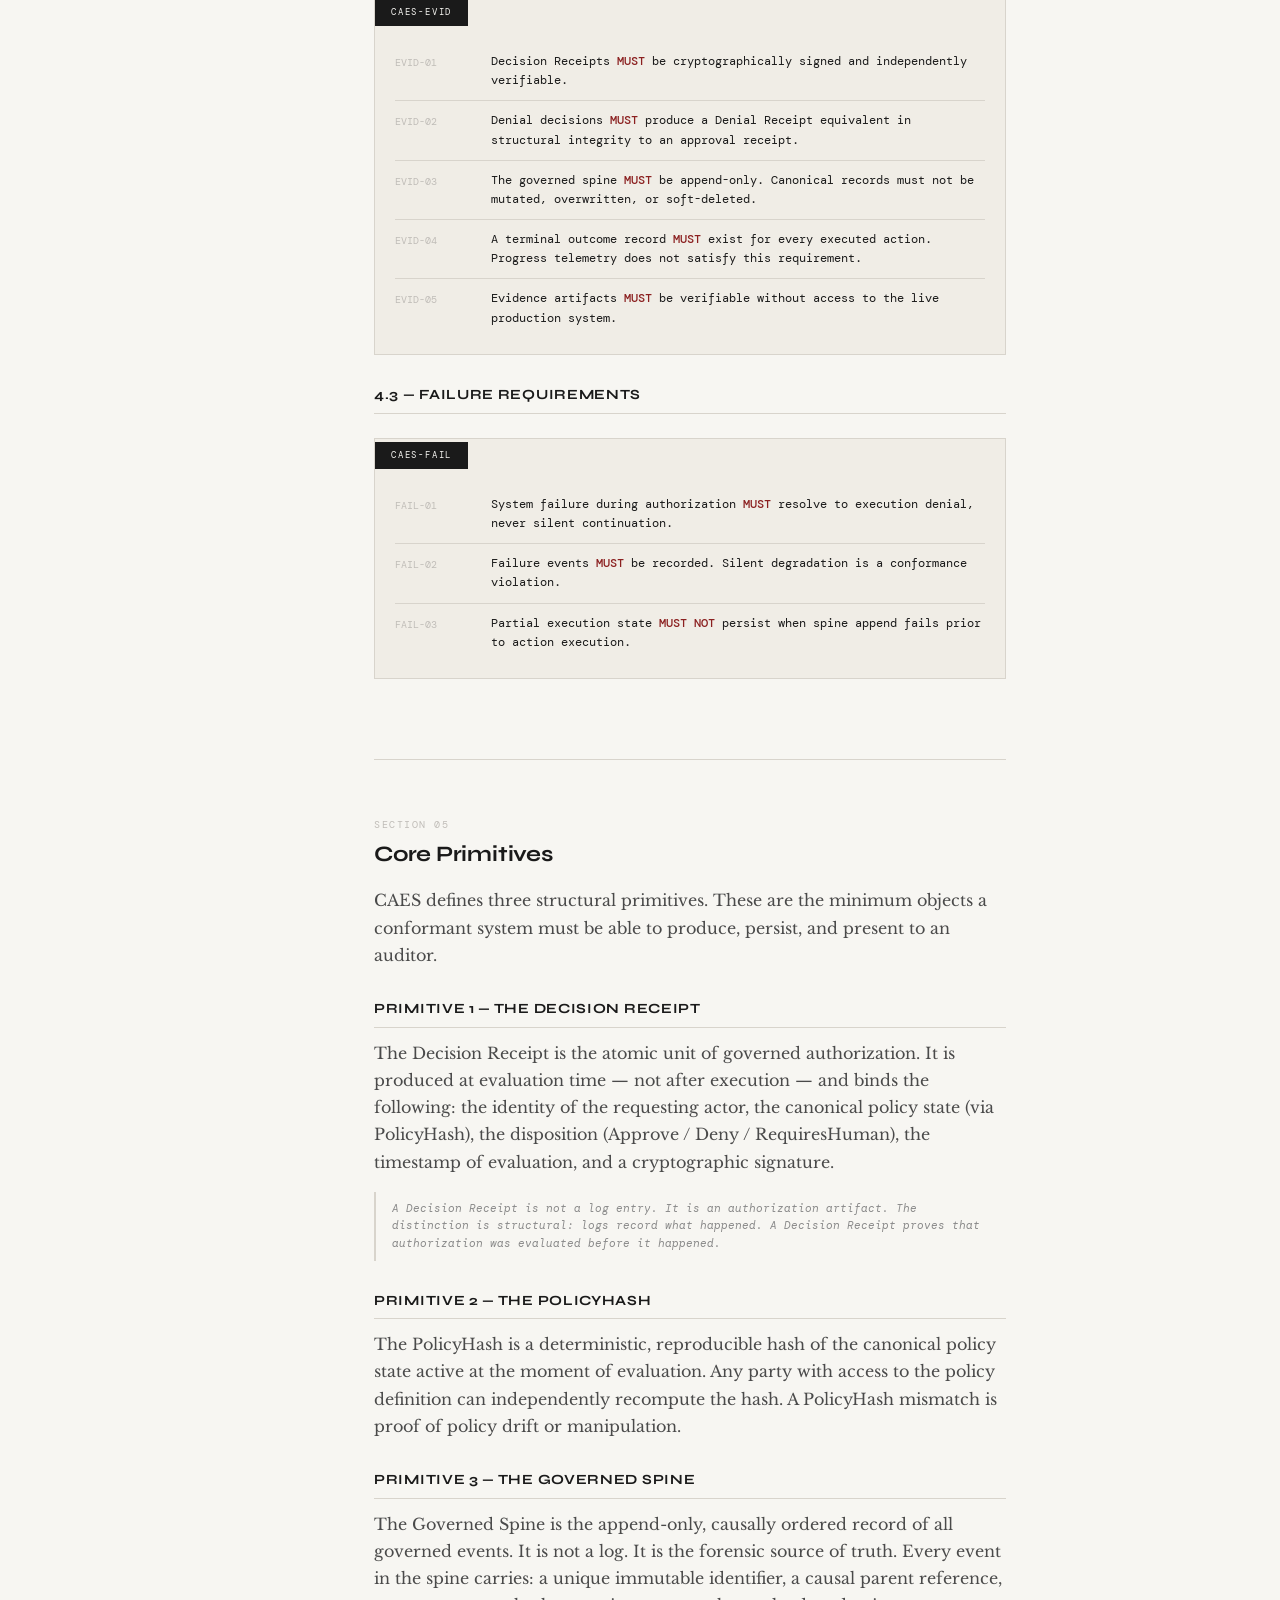
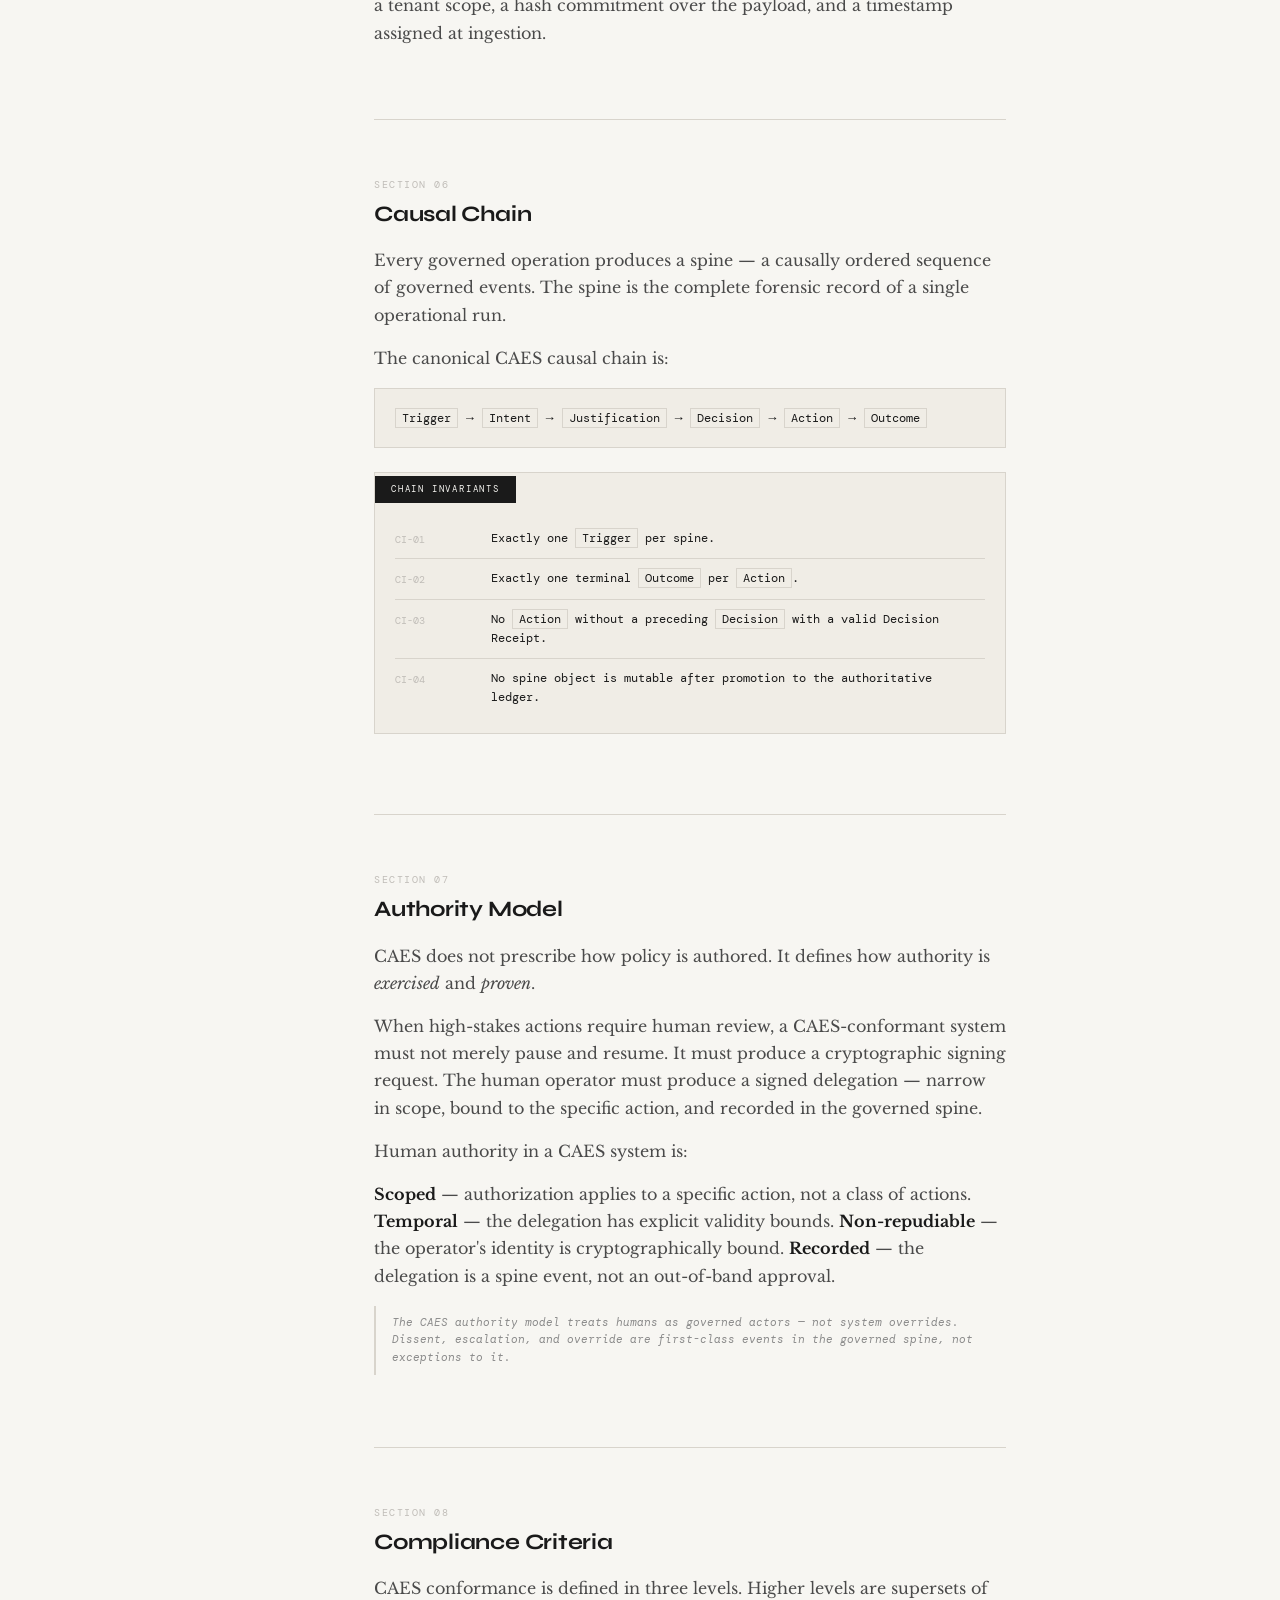
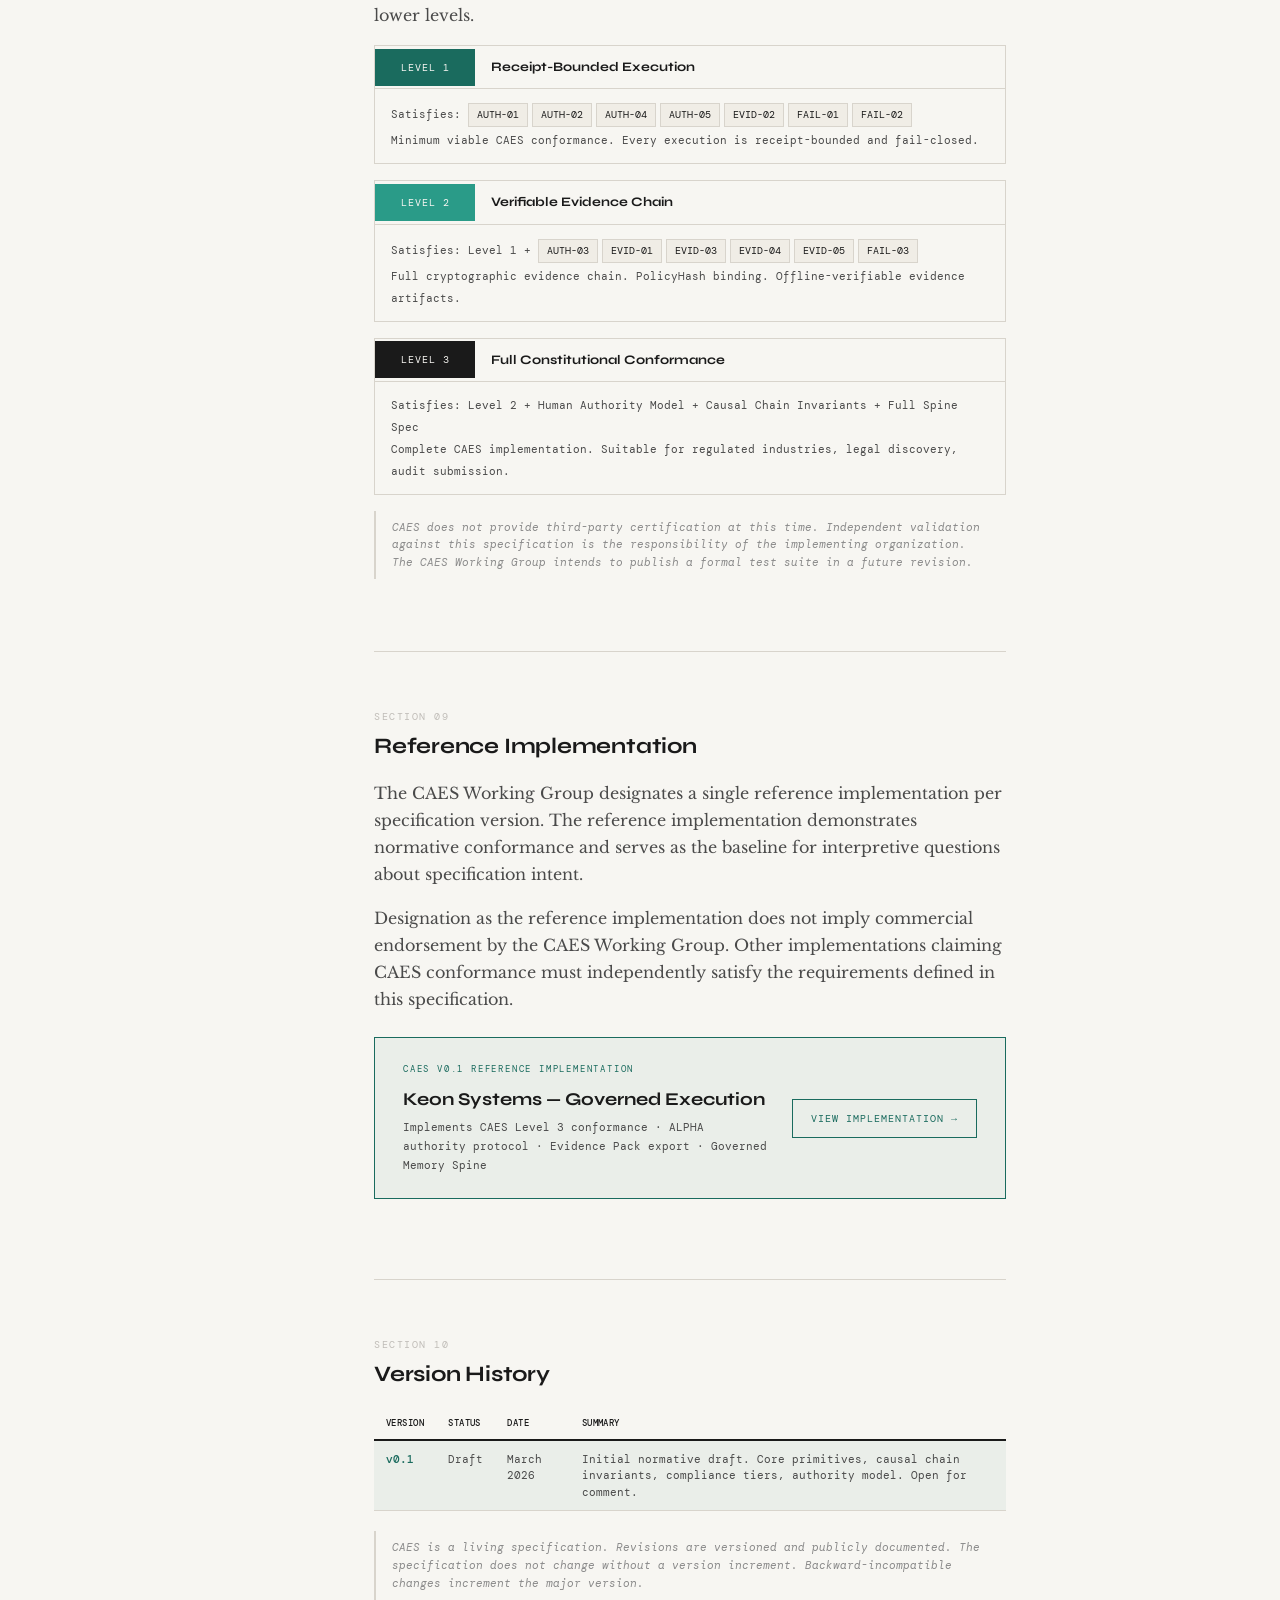
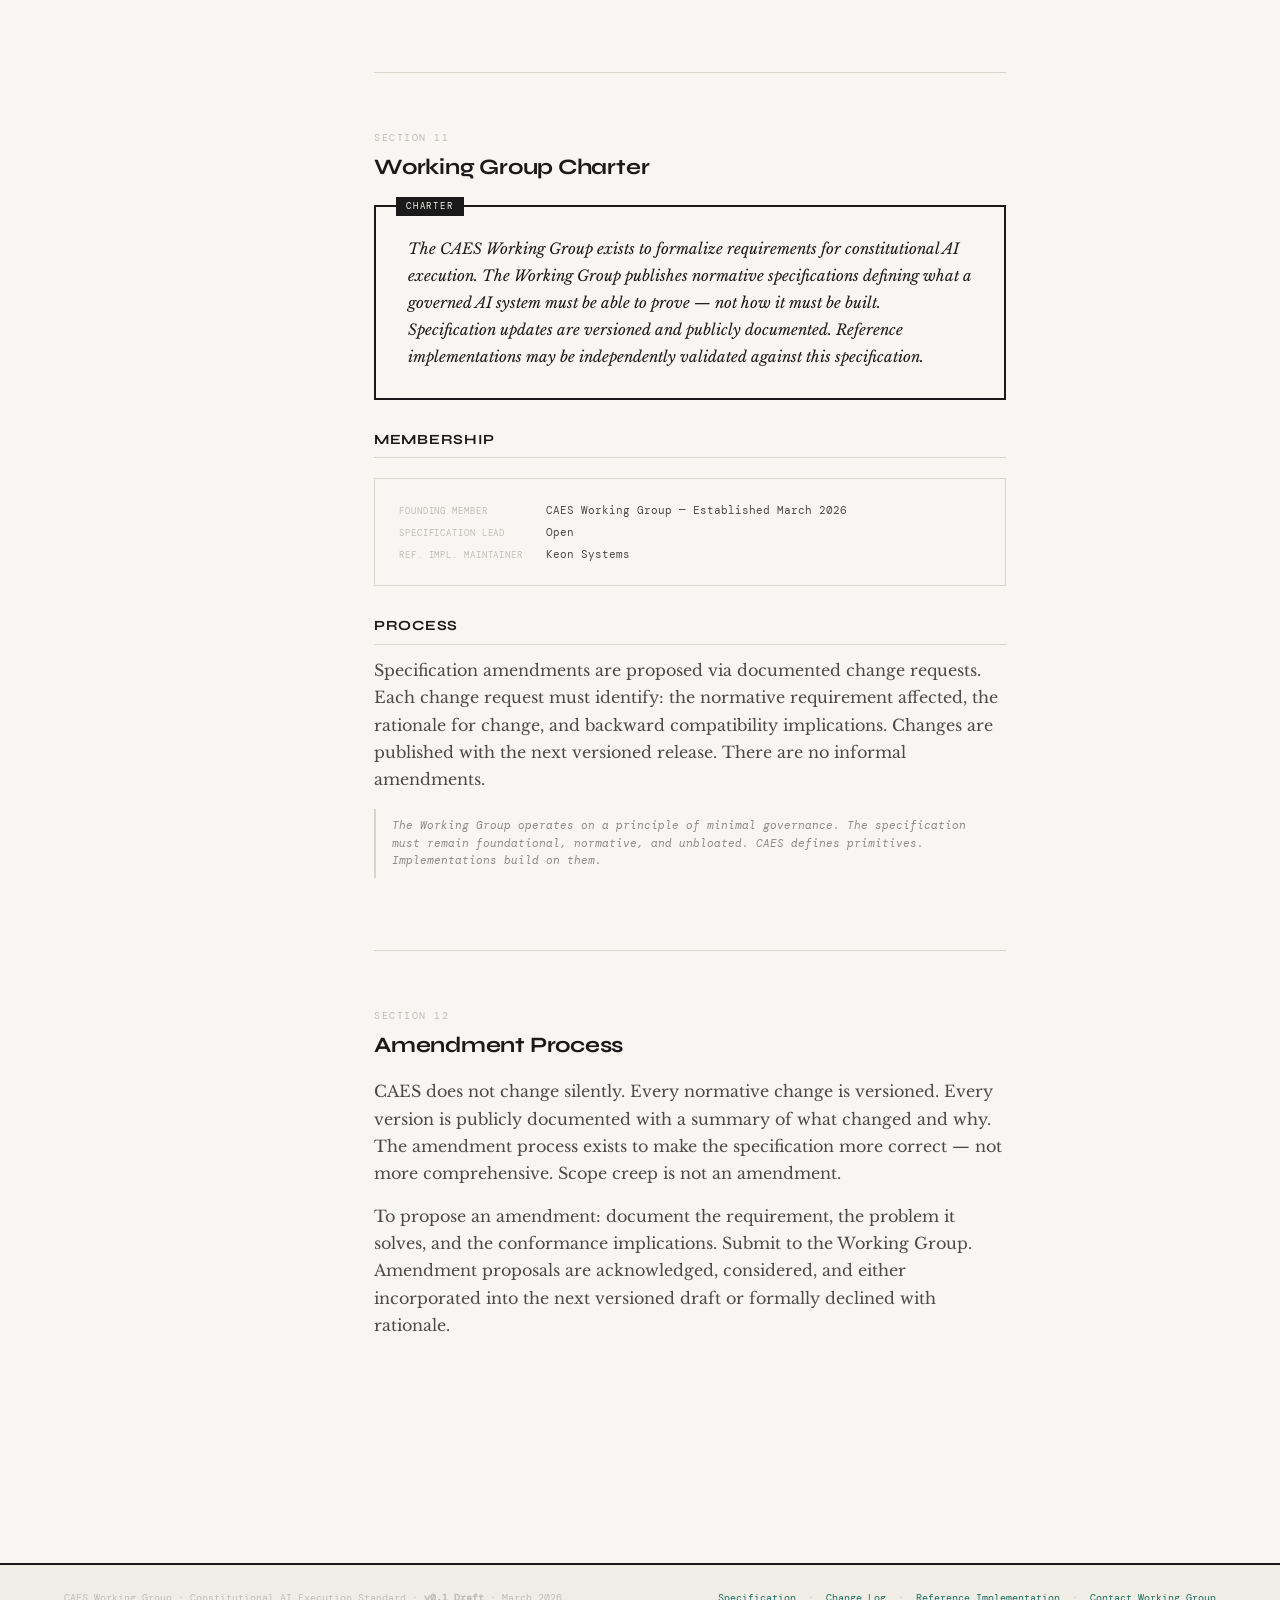
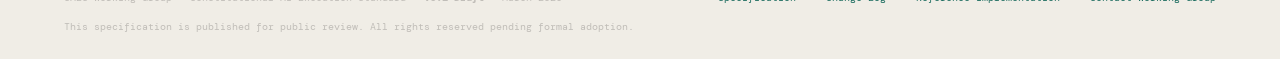
==== commit e88742a4: "Deploy the standards site to Azure Static Web Apps Push to main publishes the repository to swa-caes" ====
--- a/src/index.html
+++ b/src/index.html
@@ -545,9 +545,22 @@
     gap: 12px;
   }
   footer a { color: var(--teal); text-decoration: none; }
+
+  .superseded {
+    background: #1a1a1a;
+    color: #f7f6f2;
+    font-family: 'DM Mono', monospace;
+    font-size: 12px;
+    letter-spacing: 0.02em;
+    text-align: center;
+    padding: 10px 16px;
+    line-height: 1.5;
+  }
+  .superseded a { color: #9fe0d2; }
 </style>
 </head>
 <body>
+<p class="superseded">v0.1 is superseded for new conformance claims by <a href="../spec/caes-v0.2.0.html">CAES v0.2.0 and CPP v1.0</a>.</p>
 
 <!-- HEADER -->
 <header class="site-header">
